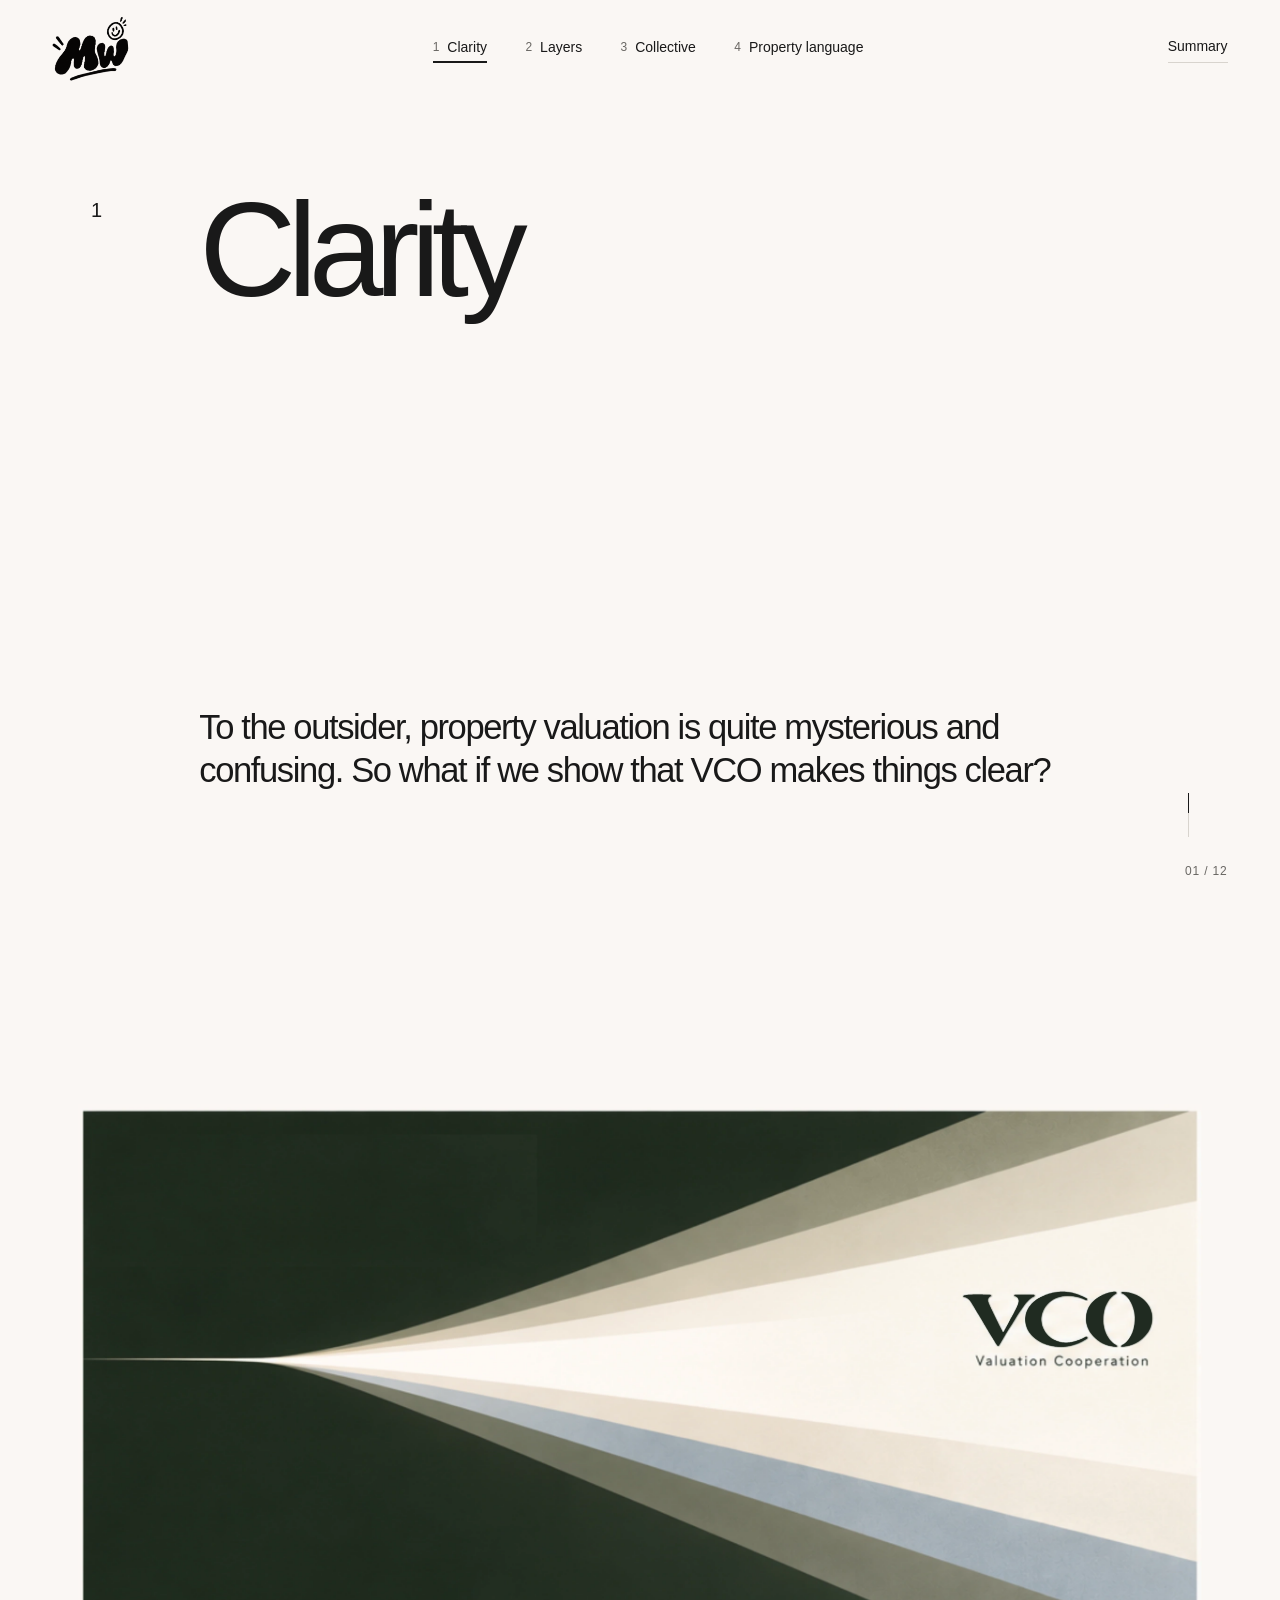
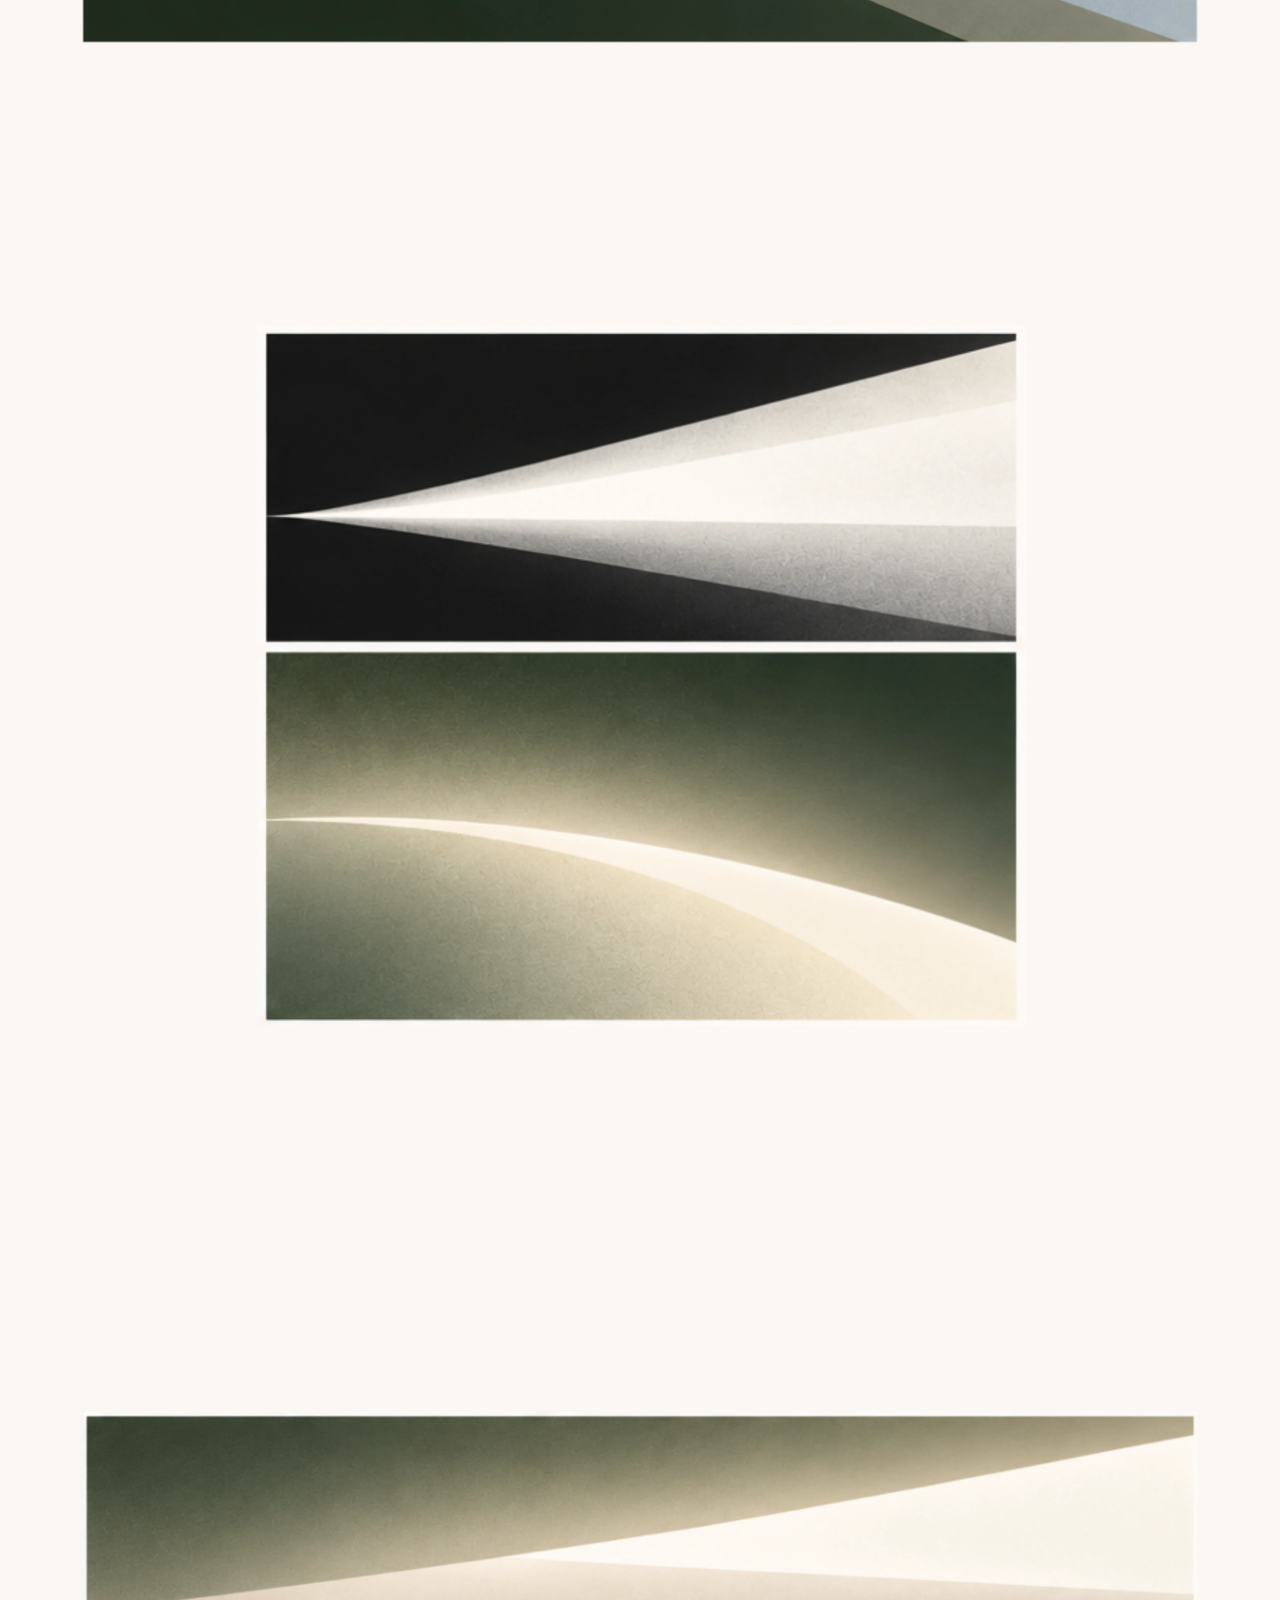
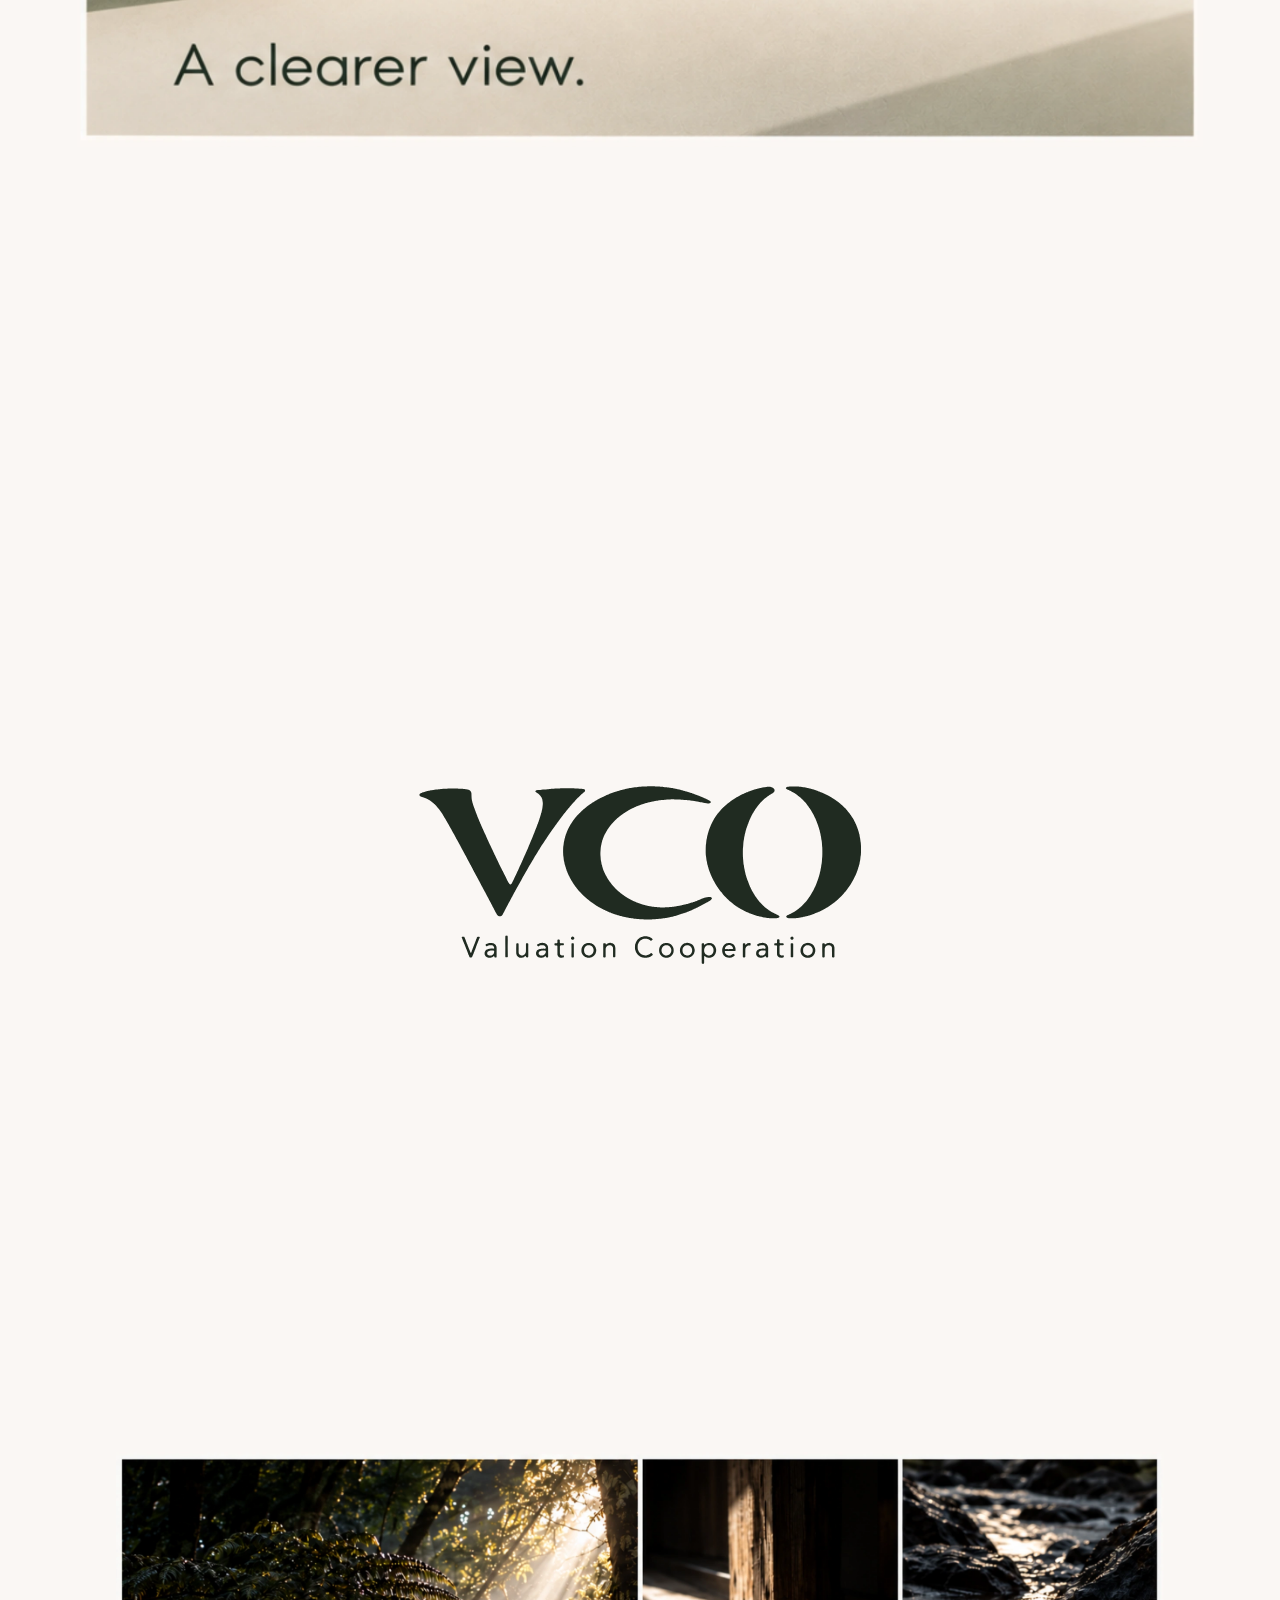
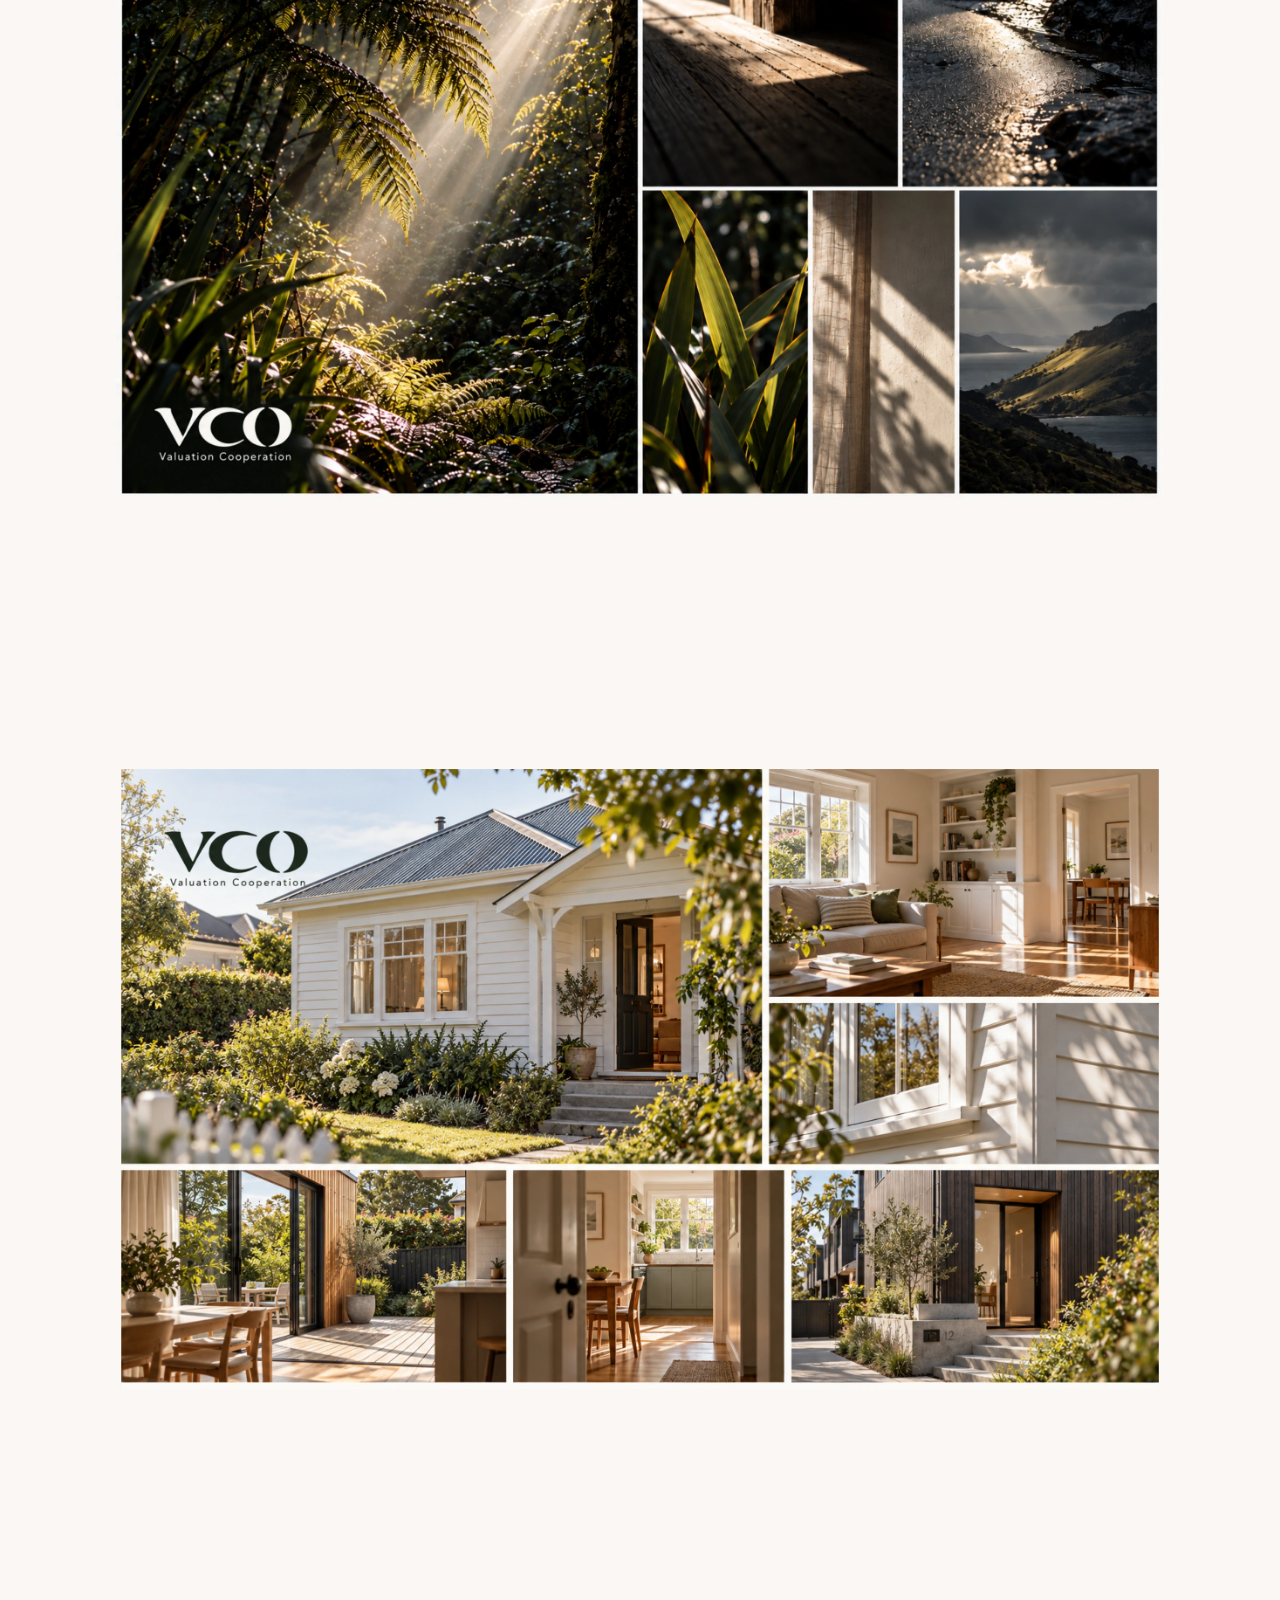
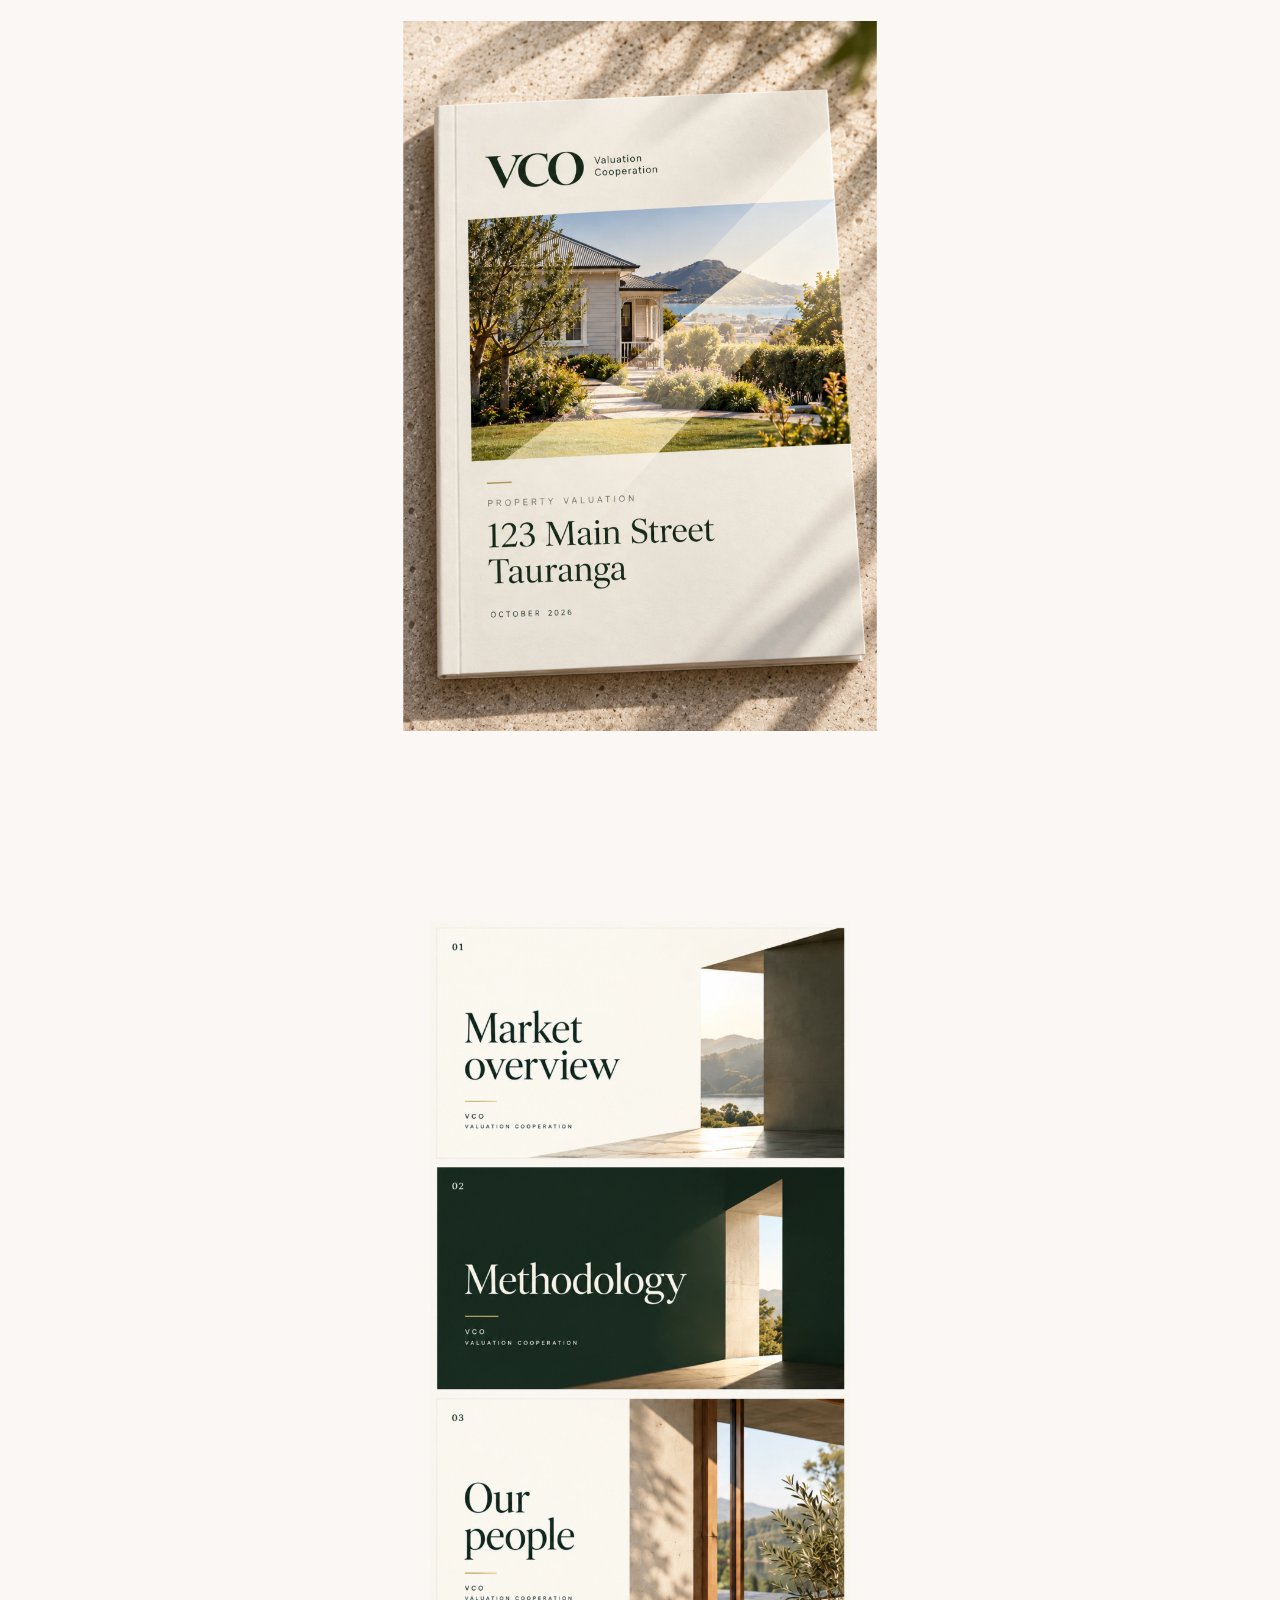
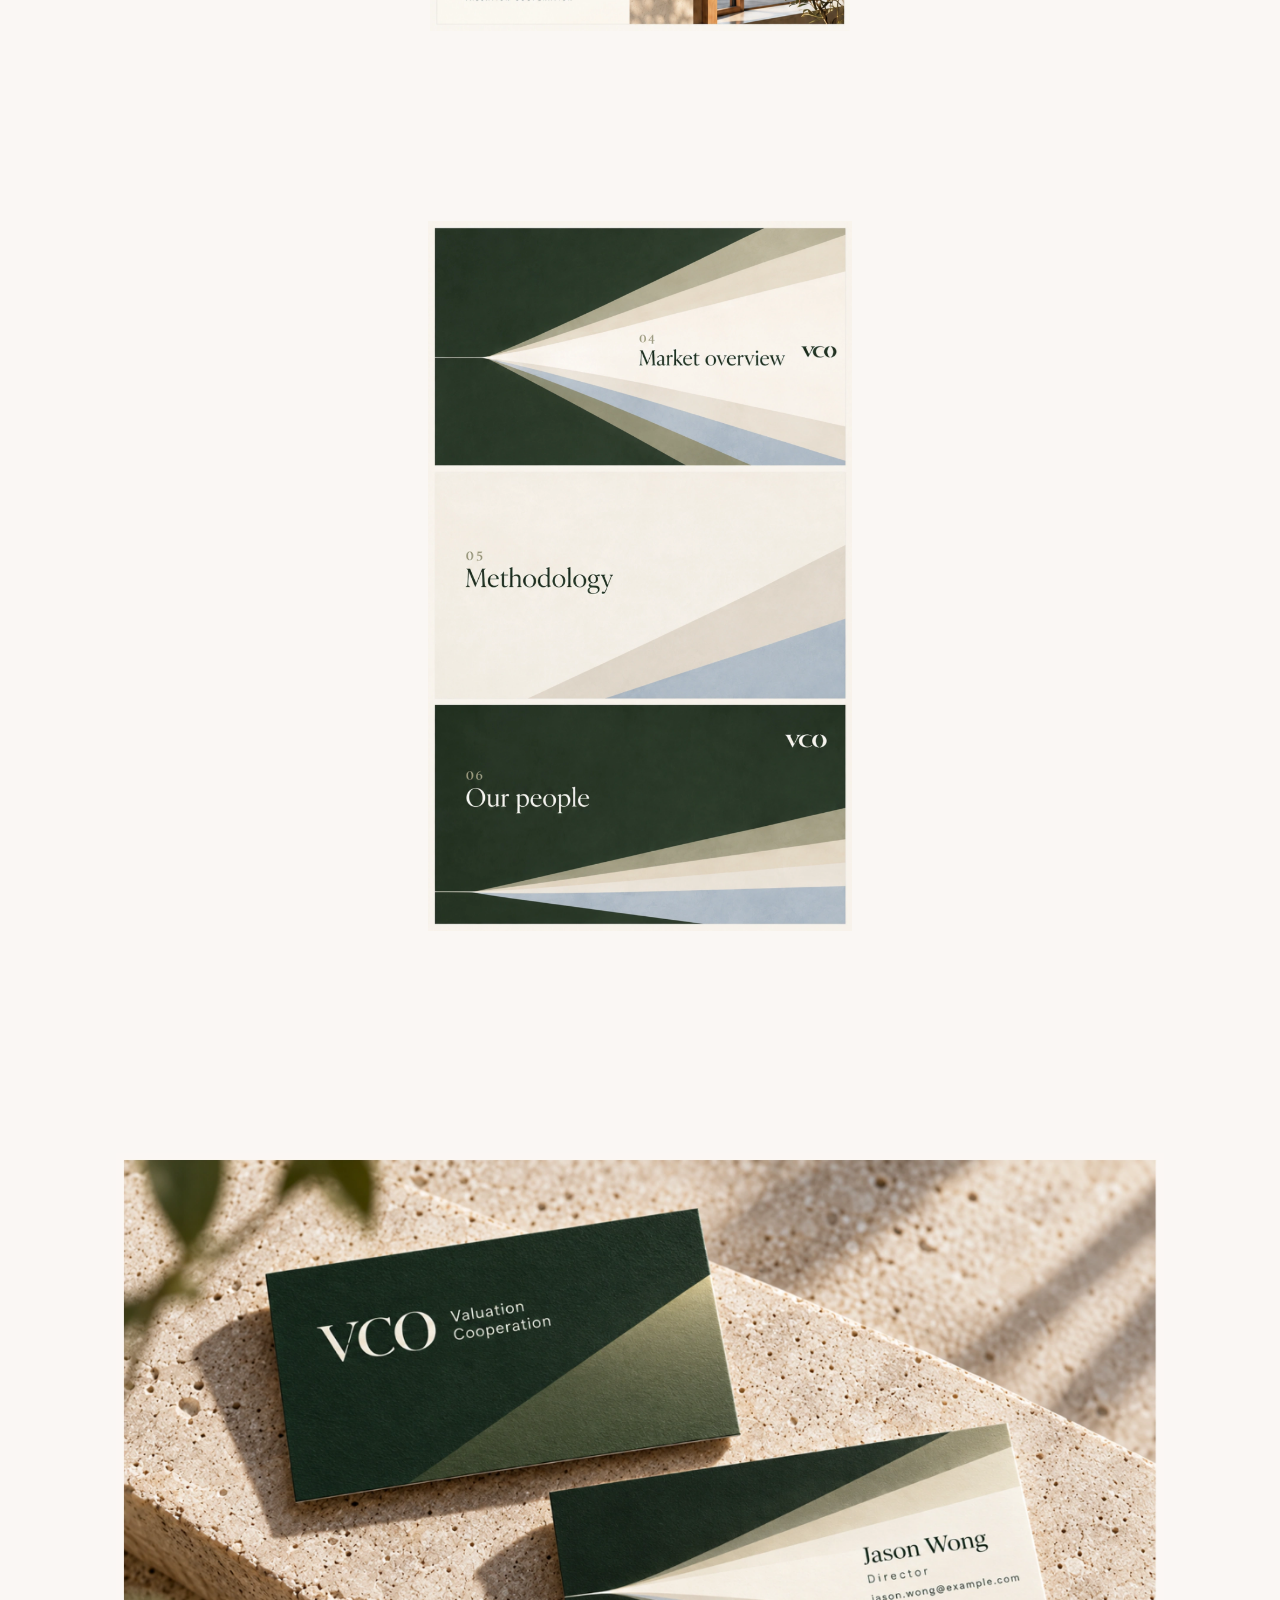
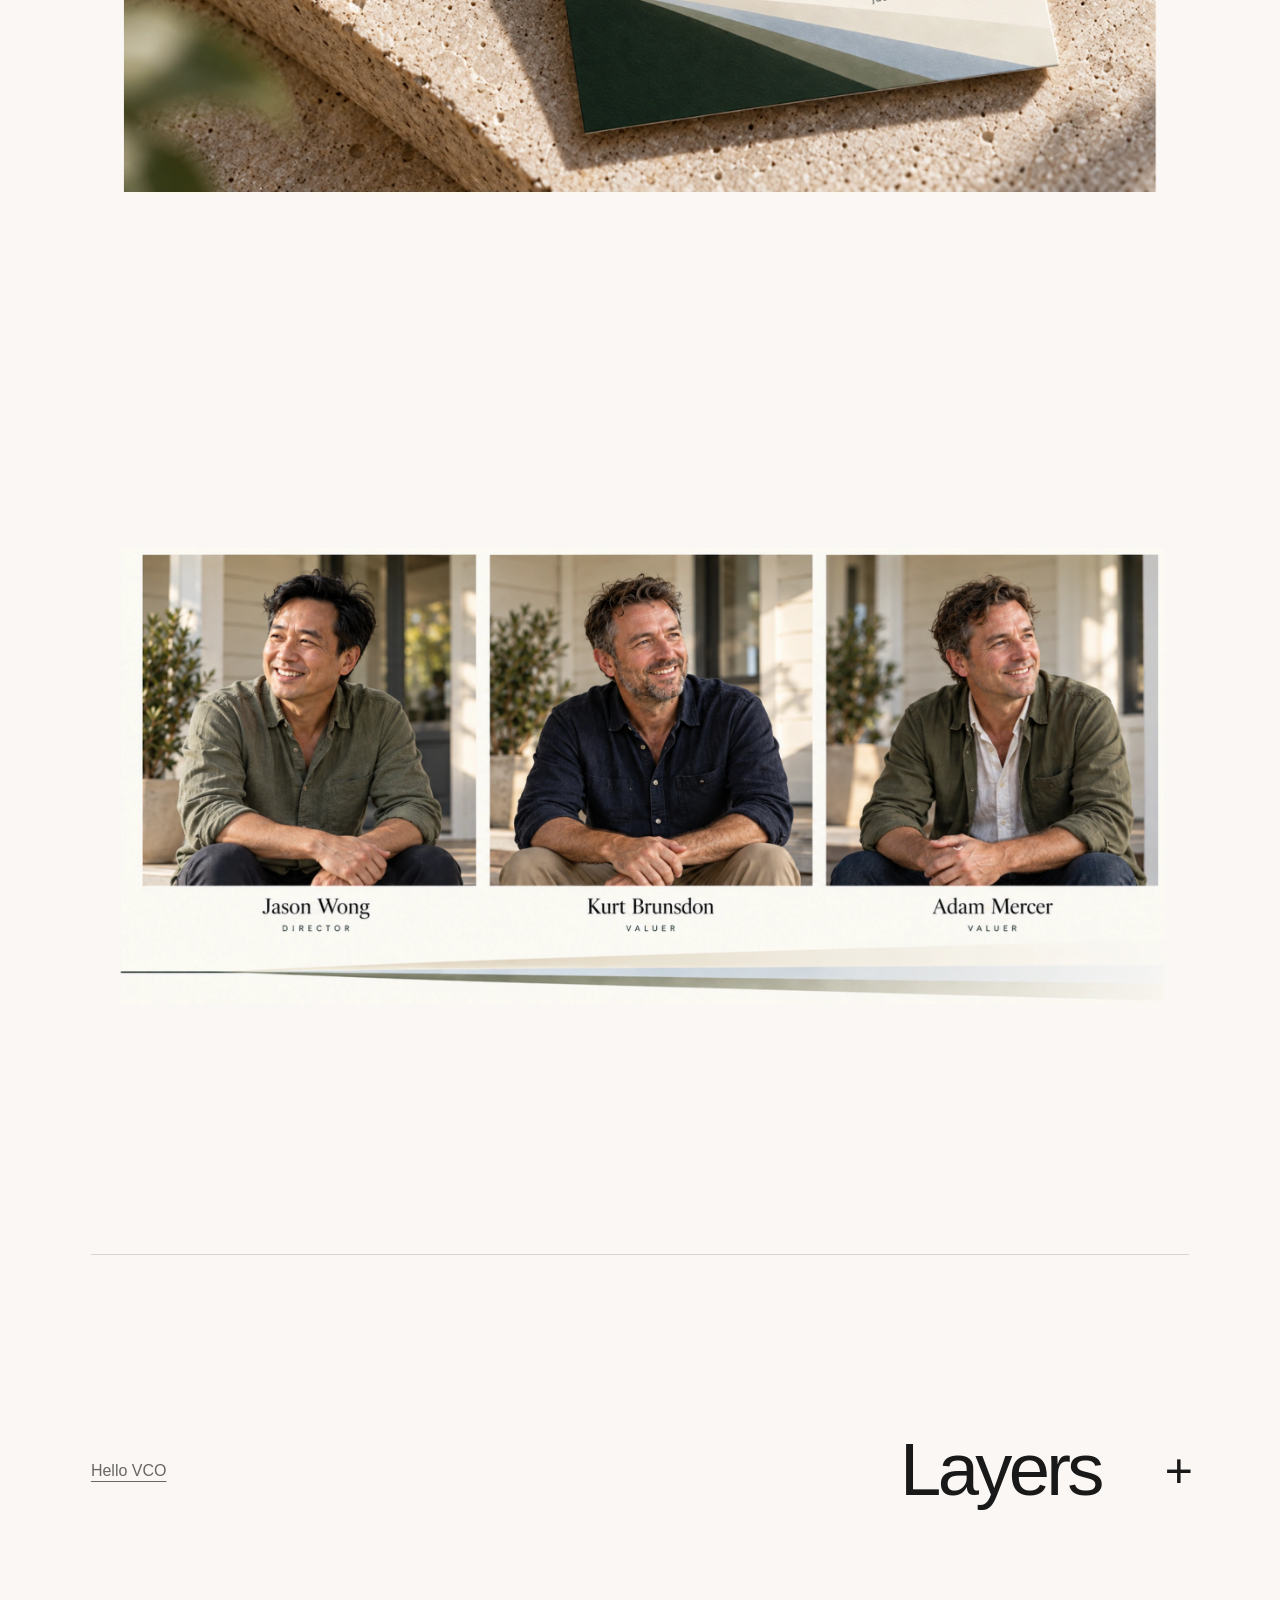
==== clarity/index.html @ 766f0465 "Add files via upload" ====
<!doctype html>
<html lang="en"><head><meta charset="utf-8"><meta name="viewport" content="width=device-width,initial-scale=1"><meta name="theme-color" content="#faf7f4"><meta name="robots" content="noindex, nofollow"><title>Clarity — VCO</title><link rel="icon" href="../assets/mw-0.png"><link rel="stylesheet" href="../style.css?v=quality-2"><script src="../site.js" defer></script></head>
<body data-view="clarity"><a class="skip" href="#main">Skip to content</a><header class="site-header"><a class="brand" href="../" aria-label="Hello VCO"><span class="logo-window"><img src="../assets/mw-0.png" alt="MW" width="1280" height="1280"></span></a><nav aria-label="Concepts"><a href="../clarity/" aria-current="page"><span class="nav-number">1</span><span class="nav-name">Clarity</span></a><a href="../layers/"><span class="nav-number">2</span><span class="nav-name">Layers</span></a><a href="../collective/"><span class="nav-number">3</span><span class="nav-name">Collective</span></a><a href="../property-language/"><span class="nav-number">4</span><span class="nav-name">Property language</span></a></nav><a class="summary-link" href="../summary/">Summary</a></header>
<main id="main"><section class="concept-opening" data-stage><div class="concept-heading"><span class="concept-number">1</span><h1>Clarity</h1></div><p class="concept-reason">To the outsider, property valuation is quite mysterious and confusing. So what if we show that VCO makes things clear?</p><span class="scroll-cue" aria-hidden="true"></span></section><section class="execution execution--hero" data-stage><img src="../assets/clarity-hero-detail.svg" width="4802" height="2320" alt="Clarity — 01" loading="lazy" decoding="async"></section><section class="execution" data-stage><img src="../assets/p10.webp" width="1551" height="1426" alt="Clarity — 02" loading="lazy" decoding="async"></section><section class="execution" data-stage><img src="../assets/p11.webp" width="2401" height="730" alt="Clarity — 03" loading="lazy" decoding="async"></section><section class="execution execution--logo" data-stage><img src="../assets/clarity-logo.svg" width="645" height="271" alt="Clarity — 04" loading="lazy" decoding="async"></section><section class="execution execution--landscape" data-stage><img src="../assets/p13.webp" width="2401" height="1484" alt="Clarity — 05" loading="lazy" decoding="async"></section><section class="execution execution--landscape" data-stage><img src="../assets/p14.webp" width="2401" height="1433" alt="Clarity — 06" loading="lazy" decoding="async"></section><section class="execution" data-stage><img src="../assets/p15.webp" width="1637" height="2400" alt="Clarity — 07" loading="lazy" decoding="async"></section><section class="execution" data-stage><img src="../assets/p16.webp" width="1376" height="2328" alt="Clarity — 08" loading="lazy" decoding="async"></section><section class="execution" data-stage><img src="../assets/p17.webp" width="1433" height="2401" alt="Clarity — 09" loading="lazy" decoding="async"></section><section class="execution execution--landscape" data-stage><img src="../assets/p18.webp" width="2401" height="1479" alt="Clarity — 10" loading="lazy" decoding="async"></section><section class="execution execution--landscape" data-stage><img src="../assets/p19.webp" width="2401" height="1047" alt="Clarity — 11" loading="lazy" decoding="async"></section><footer class="chapter-footer"><a class="previous" href="../introduction/">Hello VCO</a><a class="next" href="../layers/">Layers<span aria-hidden="true">+</span></a></footer></main><div class="reading-progress" aria-hidden="true"><span></span></div><div class="stage-count" aria-hidden="true"></div></body></html>
---- style.css ----
@charset "UTF-8";
:root{--paper:#faf7f4;--ink:#191919;--muted:#696763;--line:#d8d4ce;--accent:#191919;--header:94px;font-family:Arial,Helvetica,sans-serif;color:var(--ink);background:var(--paper);font-synthesis:none}
*{box-sizing:border-box}html{scroll-behavior:smooth;scroll-padding-top:var(--header)}body{margin:0}a{color:inherit;text-decoration:none}button,a{-webkit-tap-highlight-color:transparent}a:focus-visible{outline:2px solid var(--accent);outline-offset:7px}::selection{background:#f8d923;color:#191919}.skip{position:fixed;top:-100px;left:20px;z-index:20;background:var(--ink);color:white;padding:14px}.skip:focus{top:12px}
.site-header{height:var(--header);position:fixed;inset:0 0 auto;z-index:10;display:flex;align-items:center;justify-content:space-between;gap:28px;padding:0 4.1vw;background:color-mix(in srgb,var(--paper) 94%,transparent);backdrop-filter:blur(12px);border-bottom:1px solid transparent;transition:border-color .25s}.has-scrolled .site-header{border-color:var(--line)}.brand{display:block;width:76px;flex-shrink:0}.logo-window{display:block;width:76px;height:66px;position:relative;overflow:hidden;transform:rotate(-5deg);transition:transform .35s cubic-bezier(.2,.8,.3,1)}.logo-window img{position:absolute;width:88px;height:88px;max-width:none;left:-6px;top:-10px}.brand:hover .logo-window{transform:rotate(4deg) translateY(-2px)}.site-header nav{display:flex;gap:clamp(18px,3vw,52px);align-items:center}.site-header nav a{font-size:14px;display:flex;gap:8px;align-items:center;padding:12px 0;position:relative}.nav-number{font-size:12px;color:var(--muted);font-variant-numeric:tabular-nums}.site-header nav a::after{content:"";position:absolute;height:2px;bottom:4px;left:0;right:0;background:var(--ink);transform:scaleX(0);transform-origin:left;transition:transform .25s}.site-header nav a:hover::after,.site-header nav a[aria-current]::after{transform:scaleX(1)}.summary-link{font-size:14px;border-bottom:1px solid var(--line);padding:8px 0}.summary-link:hover,.summary-link[aria-current]{border-color:var(--ink)}main{padding-top:var(--header)}h1,h2,p{margin:0}h1,h2{font-weight:500;letter-spacing:-.065em}
.opening{min-height:calc(100svh - var(--header));padding:7vh 7.1vw 34px;display:flex;flex-direction:column;justify-content:space-between;gap:50px}.opening-heading{display:flex;align-items:flex-end;justify-content:space-between;gap:48px}.opening h1{font-size:clamp(80px,11.2vw,180px);line-height:1.03;white-space:nowrap;position:relative}.hello-dot{display:inline-block;width:.075em;height:.075em;border-radius:50%;background:var(--accent);margin-left:.06em;vertical-align:baseline;animation:hello 900ms ease-out both}.opening-heading p{font-size:clamp(16px,1.4vw,22px);line-height:1.42;letter-spacing:-.025em;min-width:240px;padding-bottom:7px}.concept-choices{display:grid;grid-template-columns:repeat(4,1fr);gap:28px;margin-top:2vh}.concept-choice{display:flex;flex-direction:column;align-items:flex-start;position:relative;border-top:1px solid var(--line);padding:23px 0 30px;min-height:150px;font-size:clamp(22px,2.3vw,36px);letter-spacing:-.035em;line-height:1.15;transition:border-color .2s}.choice-number{font-size:14px;letter-spacing:0;color:var(--muted);margin-bottom:30px}.choice-mark{position:absolute;right:0;top:15px;font-size:30px;font-weight:300;transition:transform .25s,color .25s}.concept-choice:hover{border-color:var(--ink)}.concept-choice:hover .choice-mark{transform:rotate(90deg);color:var(--accent)}.intro-link{align-self:flex-start;font-size:14px;line-height:1.5;color:var(--muted);text-decoration:underline;text-underline-offset:5px;text-decoration-color:var(--line)}.intro-link:hover{color:var(--ink)}
.concept-opening{min-height:calc(100svh - var(--header));padding:10vh 7.1vw 12vh;display:flex;flex-direction:column;justify-content:space-between;gap:9vh;position:relative}.concept-heading{display:grid;grid-template-columns:70px 1fr;gap:3vw;align-items:start}.concept-number{font-size:20px;padding-top:1.15vw}.concept-heading h1{font-size:clamp(72px,10.5vw,166px);line-height:.98;max-width:1000px}.concept-reason{font-size:clamp(24px,2.7vw,42px);line-height:1.24;letter-spacing:-.04em;max-width:880px;margin-left:calc(70px + 3vw)}.scroll-cue{position:absolute;right:7.1vw;bottom:7vh;width:1px;height:44px;background:var(--line)}.scroll-cue::after{content:"";display:block;width:1px;height:20px;background:var(--ink);animation:scroll 2.5s ease-in-out infinite}
.execution{min-height:100svh;padding:calc(var(--header) + 22px) 6vw 64px;display:flex;align-items:center;justify-content:center;scroll-margin-top:0}.execution img{display:block;width:auto;height:auto;max-width:100%;max-height:calc(100svh - var(--header) - 96px);object-fit:contain}.chapter-footer{min-height:48vh;margin:6vh 7.1vw 0;border-top:1px solid var(--line);display:flex;align-items:center;justify-content:space-between;gap:40px;padding:7vh 0}.previous{font-size:16px;color:var(--muted);text-decoration:underline;text-underline-offset:5px}.next{display:flex;gap:5vw;align-items:center;font-size:clamp(36px,5.8vw,88px);letter-spacing:-.05em;line-height:1.08;max-width:75%}.next span{font-size:.65em;transition:transform .25s}.next:hover span{transform:rotate(90deg)}.text-stage{min-height:calc(100svh - var(--header));padding:9vh 10vw;display:flex;align-items:center}.text-stage h1{font-size:clamp(38px,5.8vw,86px);line-height:1.08;max-width:1120px}.idea-stage{display:grid;grid-template-columns:1fr 1fr;gap:9vw}.idea-stage h2{font-size:22px;letter-spacing:-.02em;margin-bottom:25px}.idea-list{font-size:clamp(42px,5vw,78px);line-height:1.08;letter-spacing:-.05em}.idea-note{font-size:clamp(24px,2.5vw,38px);line-height:1.22;letter-spacing:-.04em}.summary-opening{padding:12vh 7.1vw 2vh;min-height:45vh;display:flex;align-items:center}.summary-opening h1{font-size:clamp(70px,10vw,150px)}.summary-choices{display:grid;grid-template-columns:repeat(4,1fr);gap:28px;padding:7vh 7.1vw 12vh}.reading-progress{position:fixed;bottom:0;left:0;width:100%;height:2px;z-index:11}.reading-progress span{display:block;width:100%;height:100%;background:var(--ink);transform:scaleX(0);transform-origin:left}.stage-count{position:fixed;bottom:22px;right:4.1vw;color:var(--muted);font-size:12px;letter-spacing:.07em;font-variant-numeric:tabular-nums;z-index:8}body[data-view="home"] .stage-count{display:none}
@keyframes hello{0%{transform:translateY(-.6em);opacity:0}55%{transform:translateY(.04em);opacity:1}75%{transform:translateY(-.08em)}100%{transform:translateY(0)}}@keyframes scroll{0%,100%{transform:translateY(0)}50%{transform:translateY(24px)}}
@media(min-width:1800px){.execution{padding-left:10vw;padding-right:10vw}}
@media(max-width:1000px){.opening-heading{display:block}.opening-heading p{margin-top:28px}.opening{gap:40px}.site-header nav{gap:22px}.nav-number{display:none}.concept-heading{grid-template-columns:34px 1fr}.concept-reason{margin-left:calc(34px + 3vw)}.concept-choices{gap:20px}.opening h1{font-size:13vw}.concept-choice{font-size:25px}}
@media(max-width:680px){:root{--header:80px}.site-header{padding:0 6vw;gap:16px}.brand{width:58px}.logo-window{transform:scale(.78) rotate(-5deg);transform-origin:left center}.site-header nav{gap:6px;margin-left:auto}.site-header nav a{width:34px;height:40px;justify-content:center;padding:0}.nav-name{display:none}.nav-number{display:block;font-size:16px;color:var(--ink)}.summary-link{font-size:12px}.opening{padding:6vh 7vw 36px;gap:38px}.opening h1{font-size:15.8vw;letter-spacing:-.075em}.opening-heading p{font-size:19px;margin-top:30px}.concept-choices{grid-template-columns:1fr 1fr;gap:8px 24px;margin-top:0}.concept-choice{font-size:25px;min-height:136px;padding-top:17px}.choice-number{margin-bottom:22px}.choice-mark{top:10px;font-size:27px}.intro-link{max-width:280px}.concept-opening{padding:9vh 7vw 12vh;gap:10vh}.concept-heading{display:block}.concept-number{display:block;padding:0;margin-bottom:26px;font-size:16px}.concept-heading h1{font-size:16vw;line-height:1.03;letter-spacing:-.065em}.concept-reason{margin:0;font-size:27px;max-width:500px}.scroll-cue{bottom:4vh}.execution{padding:calc(var(--header) + 20px) 4vw 60px;min-height:90svh}.execution img{max-height:calc(90svh - var(--header) - 80px)}.chapter-footer{min-height:35vh;align-items:flex-start;flex-direction:column;gap:30px}.next{font-size:45px;max-width:100%;width:100%;justify-content:space-between}.text-stage{padding:8vh 7vw}.text-stage h1{font-size:43px}.idea-stage{grid-template-columns:1fr;gap:48px;align-content:center}.idea-list{font-size:54px}.idea-note{font-size:27px}.summary-opening{padding:10vh 7vw 2vh;min-height:35vh}.summary-choices{grid-template-columns:1fr 1fr;padding:6vh 7vw 9vh}.stage-count{bottom:18px;right:6vw;font-size:12px}}
@media(prefers-reduced-motion:reduce){html{scroll-behavior:auto}*,*::before,*::after{animation:none!important;transition:none!important}}

/* Deliberate scales for artwork roles; matched photography retains one width. */
.hello-asterisk{display:inline-block;color:#e3b900;font-size:.6em;font-weight:400;line-height:0;vertical-align:.13em;margin-left:.07em;letter-spacing:0;transform:rotate(-12deg)}
.execution--landscape img{width:min(100%,1120px,calc((100svh - var(--header) - 130px)*1.55));height:auto;max-height:none}
.execution--hero img{width:min(100%,1320px);height:auto;max-height:none}
.execution--layers img{width:min(100%,1120px,calc((100svh - var(--header) - 130px)*1.421));height:auto;max-height:none}
.execution--logo img{width:min(68%,460px);height:auto;max-height:none}
.execution--identity img{width:min(100%,900px);height:auto;max-height:none}
@media(max-width:680px){.execution--landscape img,.execution--hero img,.execution--layers img{width:100%;max-height:none}.execution--logo img{width:min(78%,380px)}.execution--identity img{width:100%}}
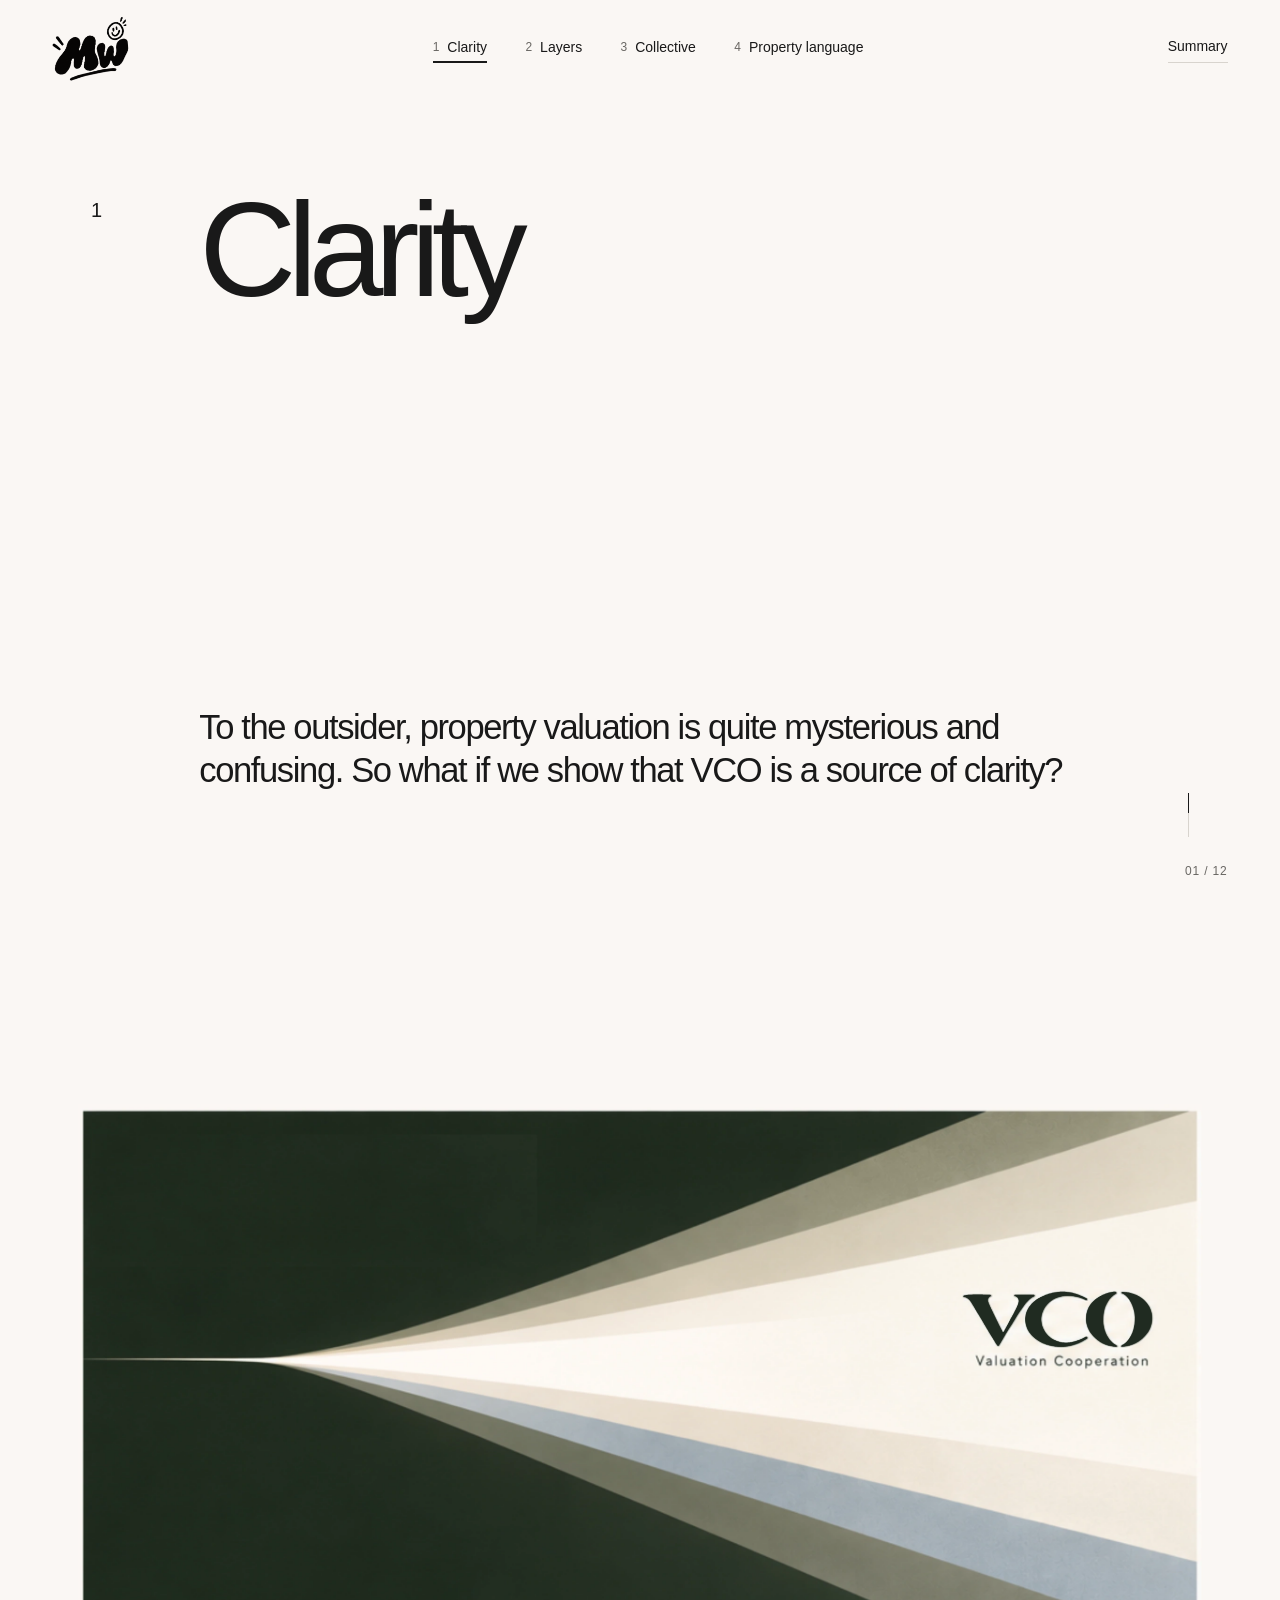
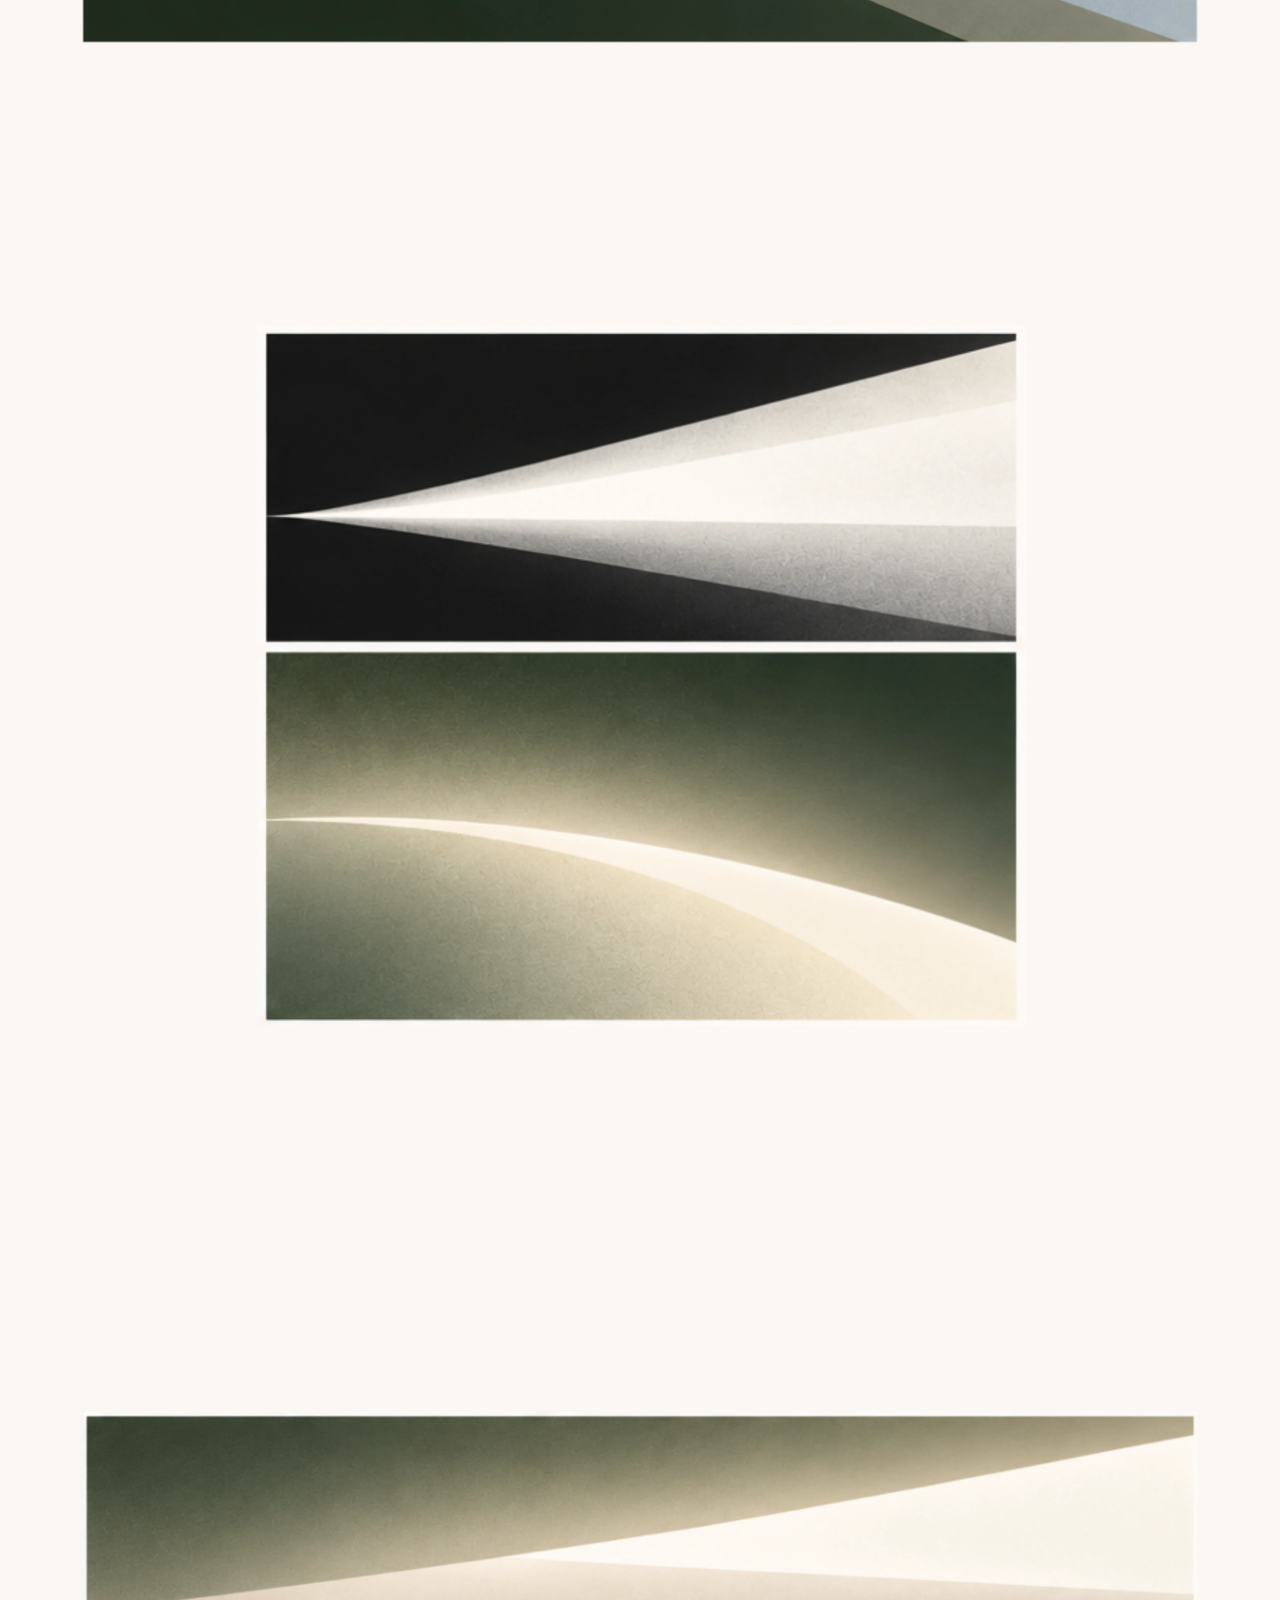
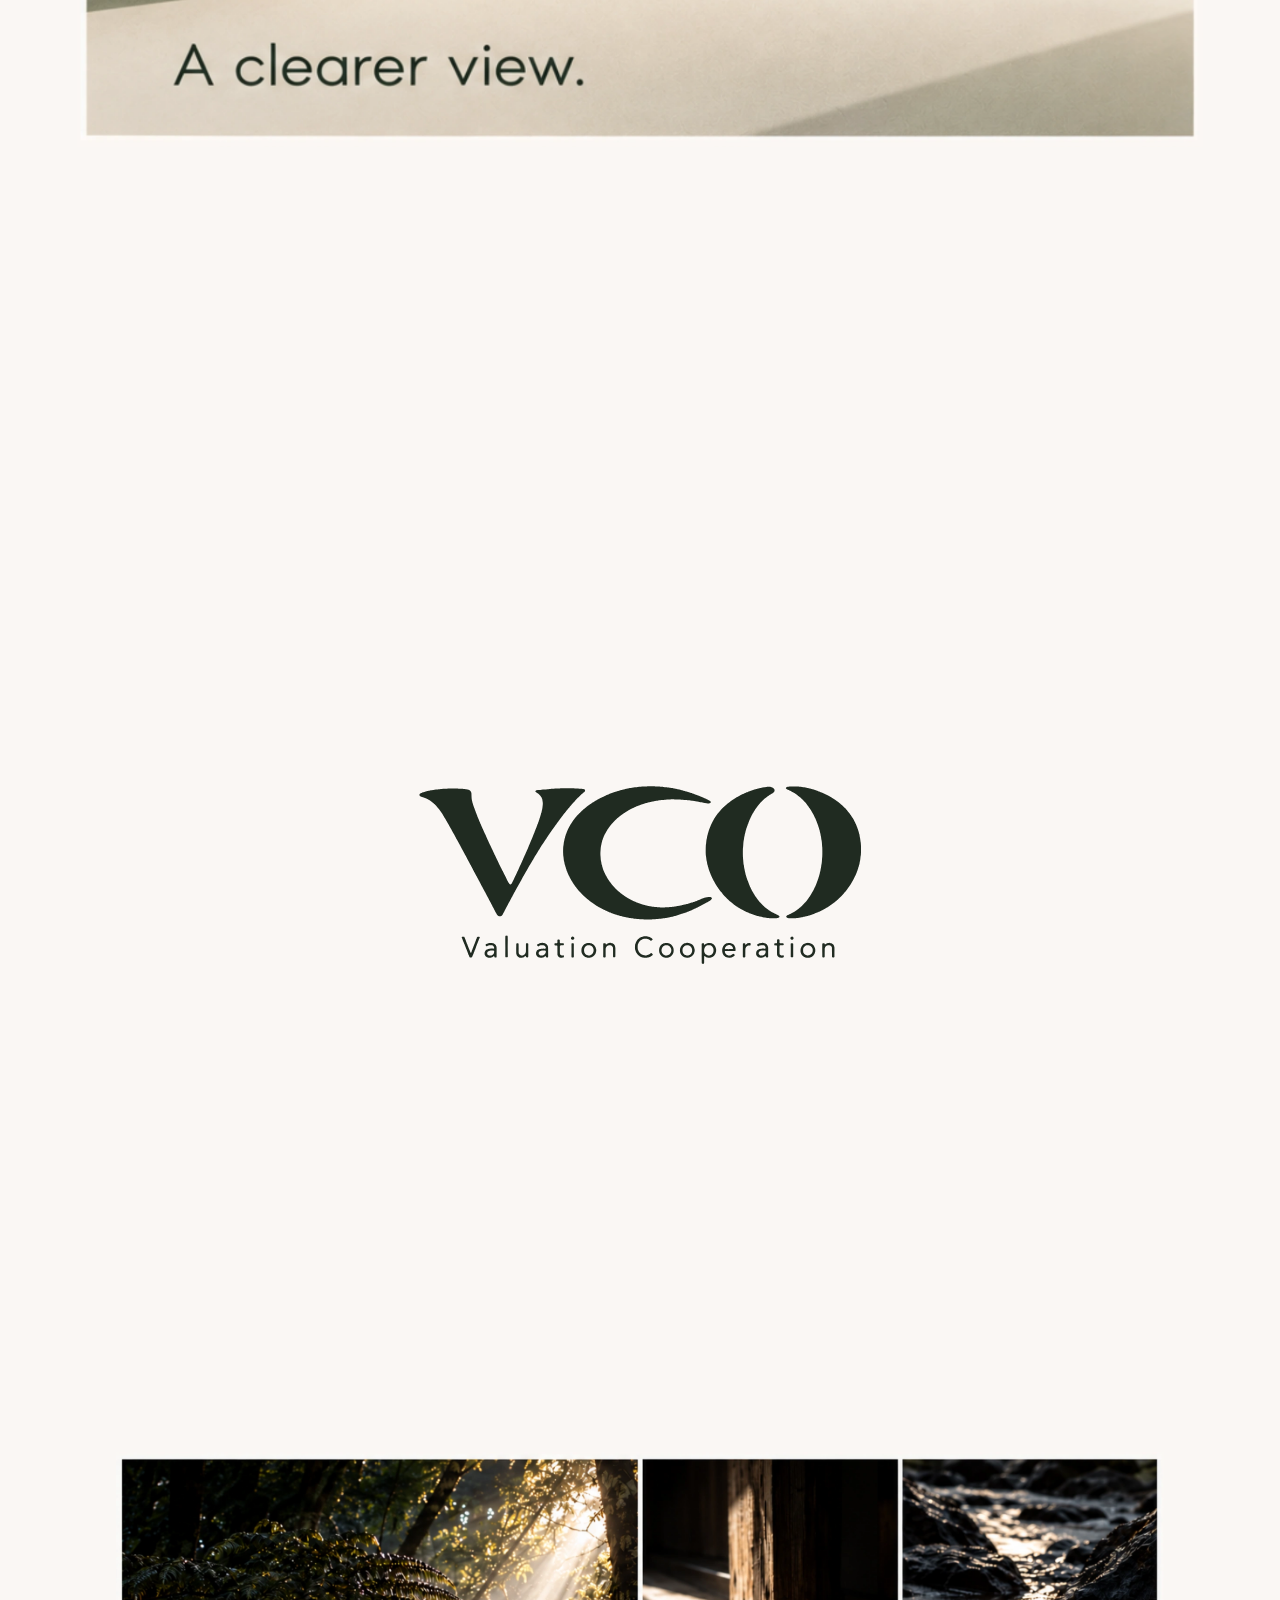
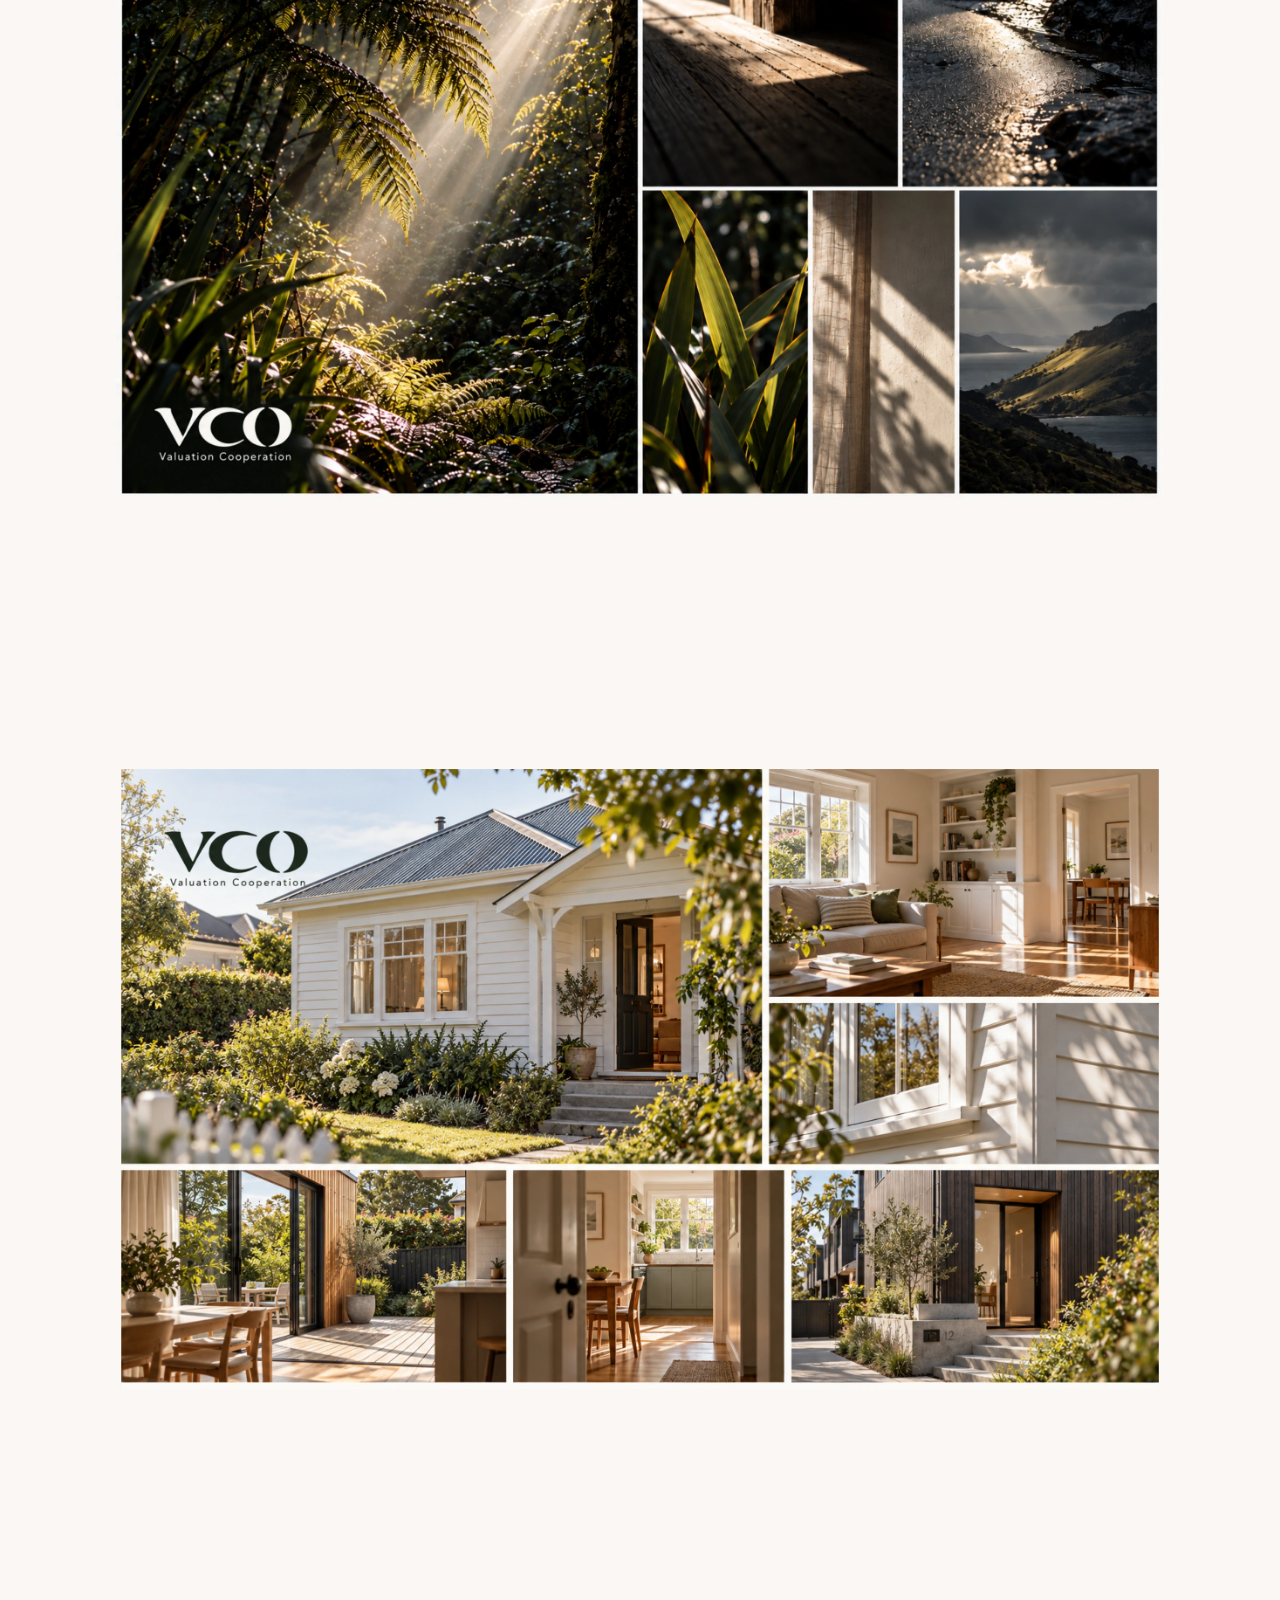
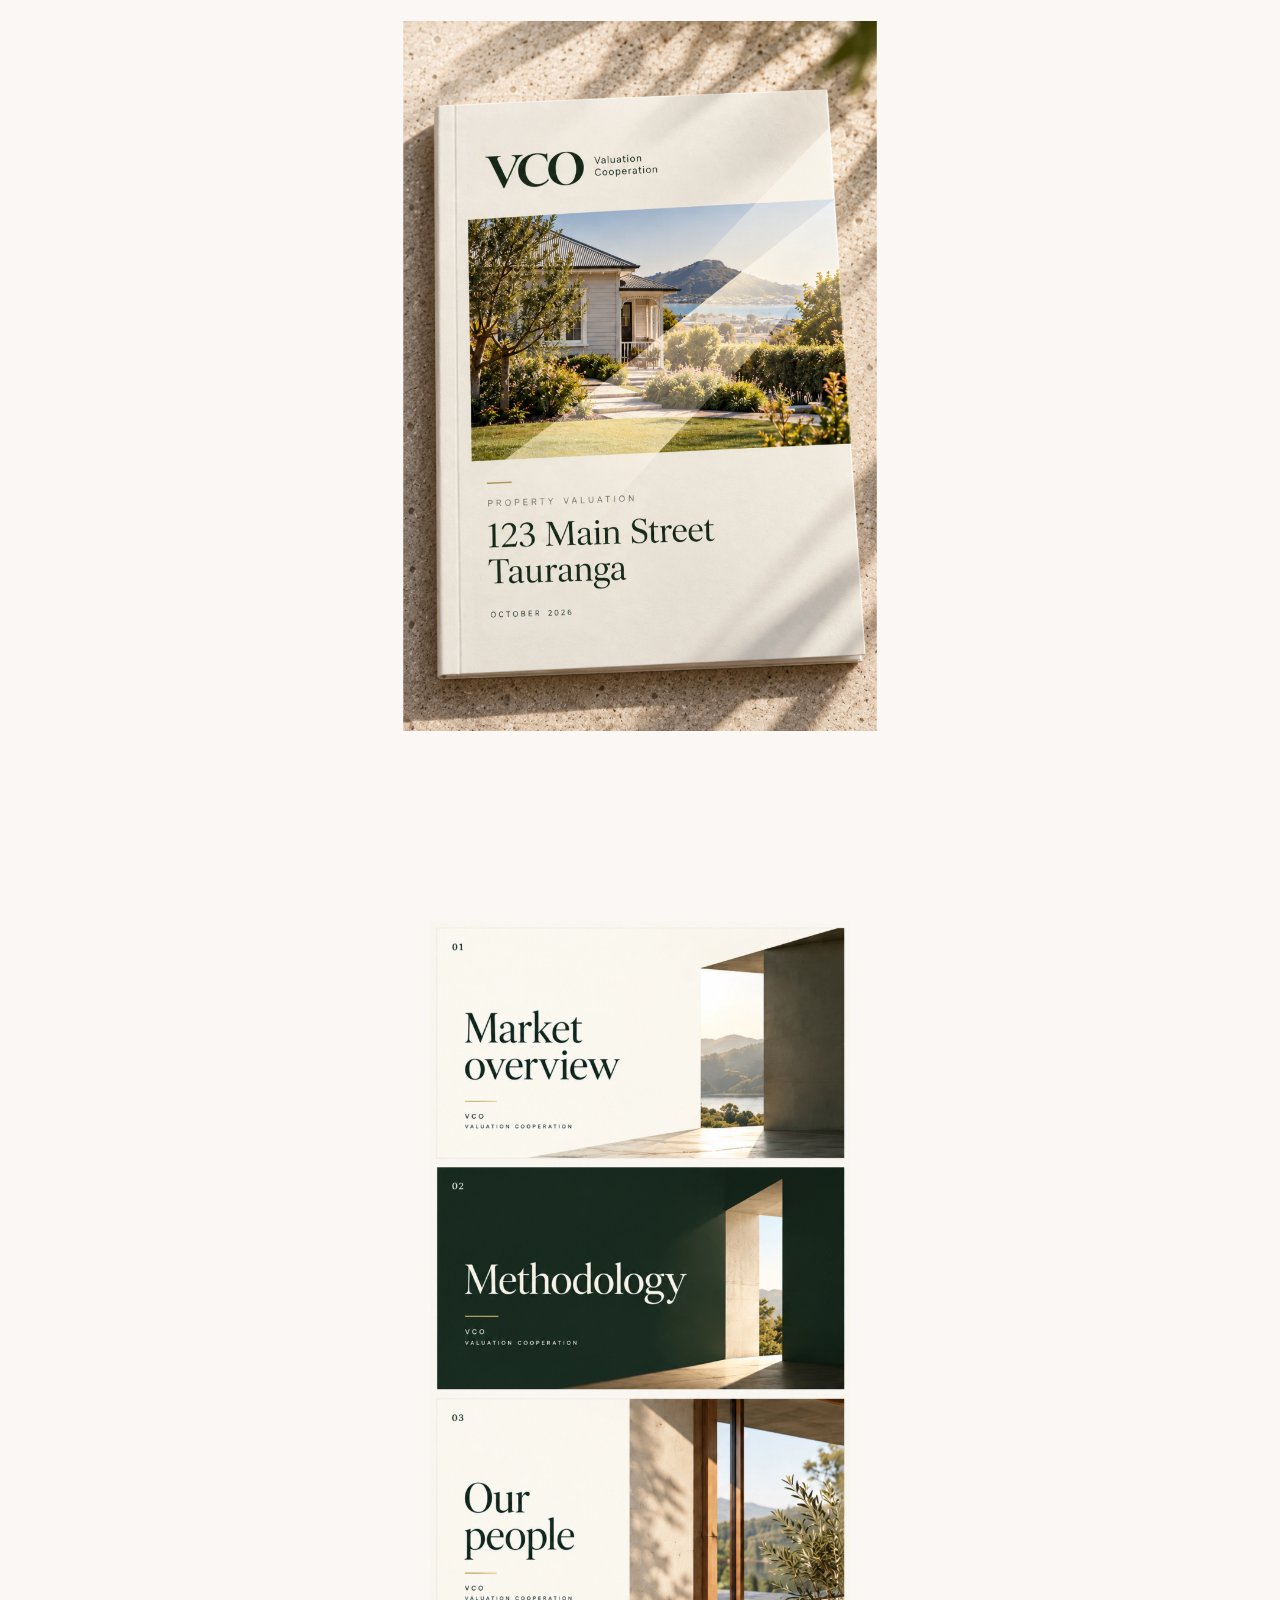
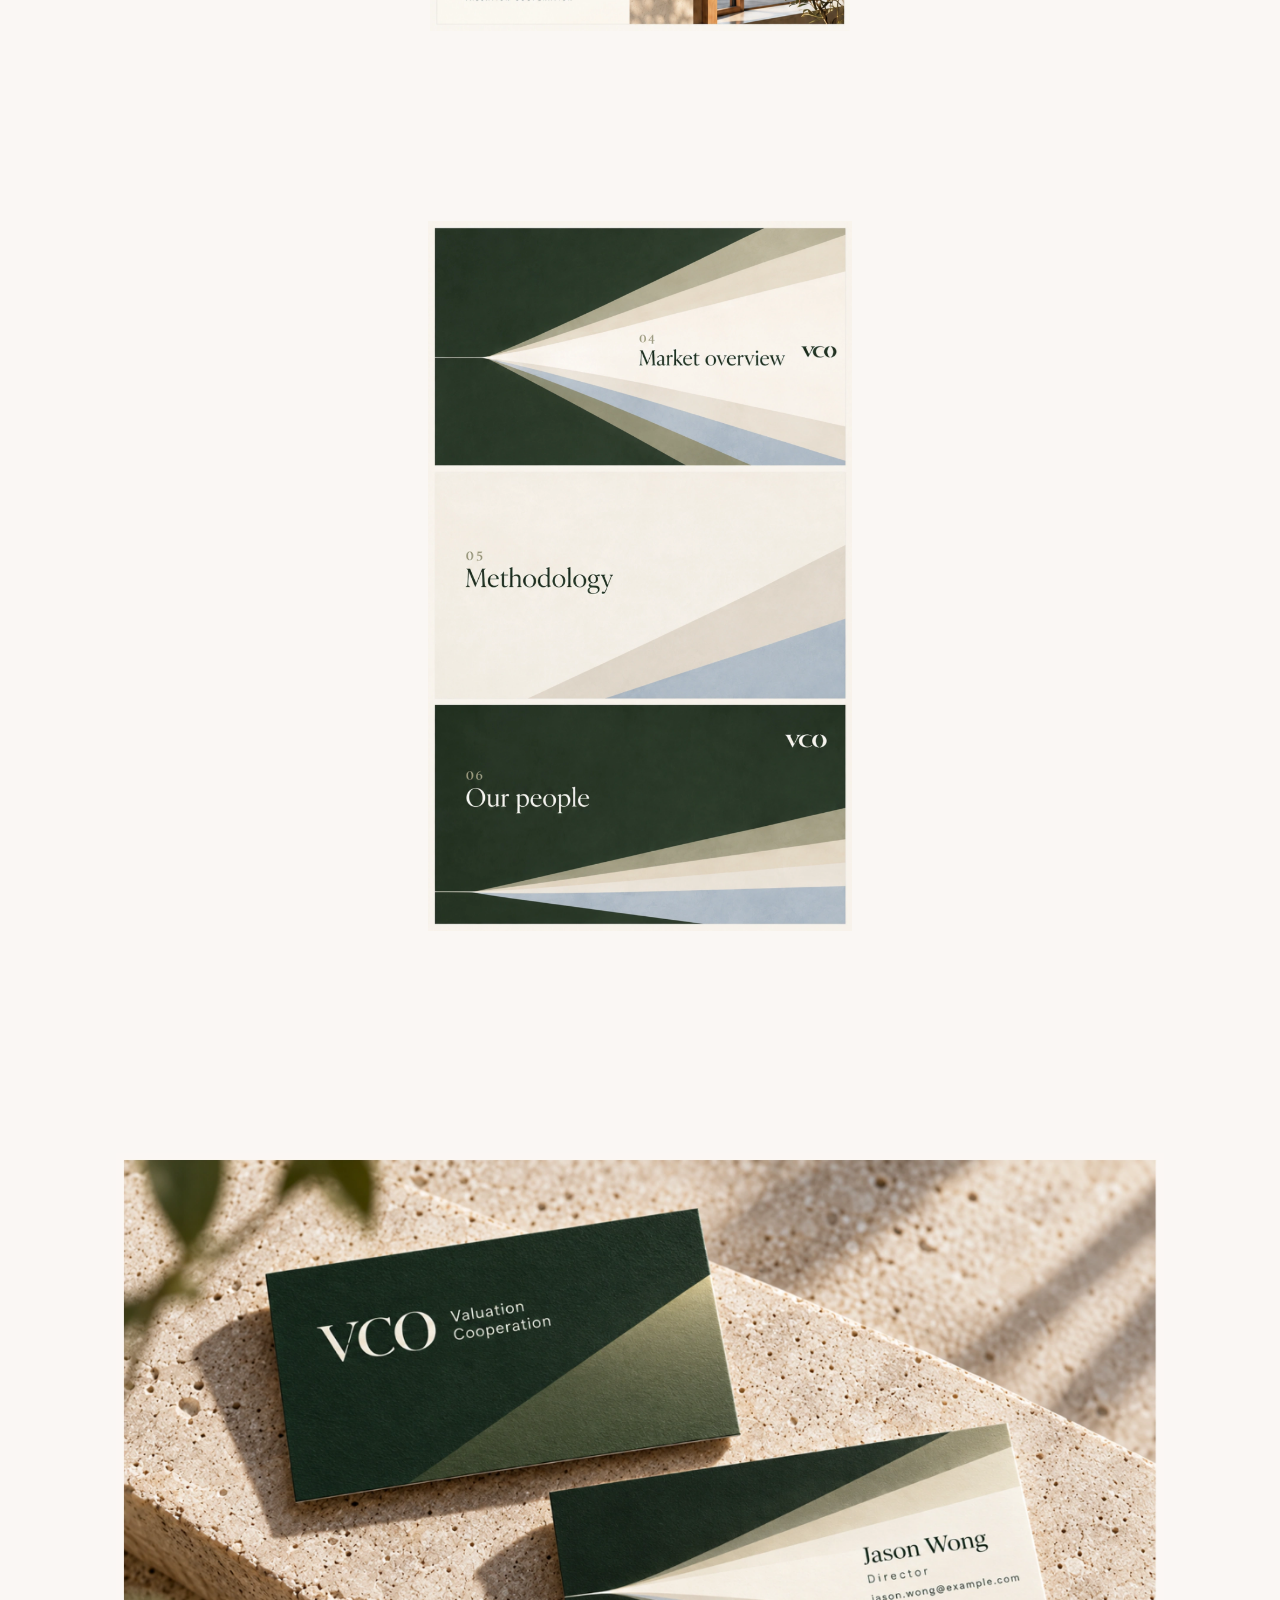
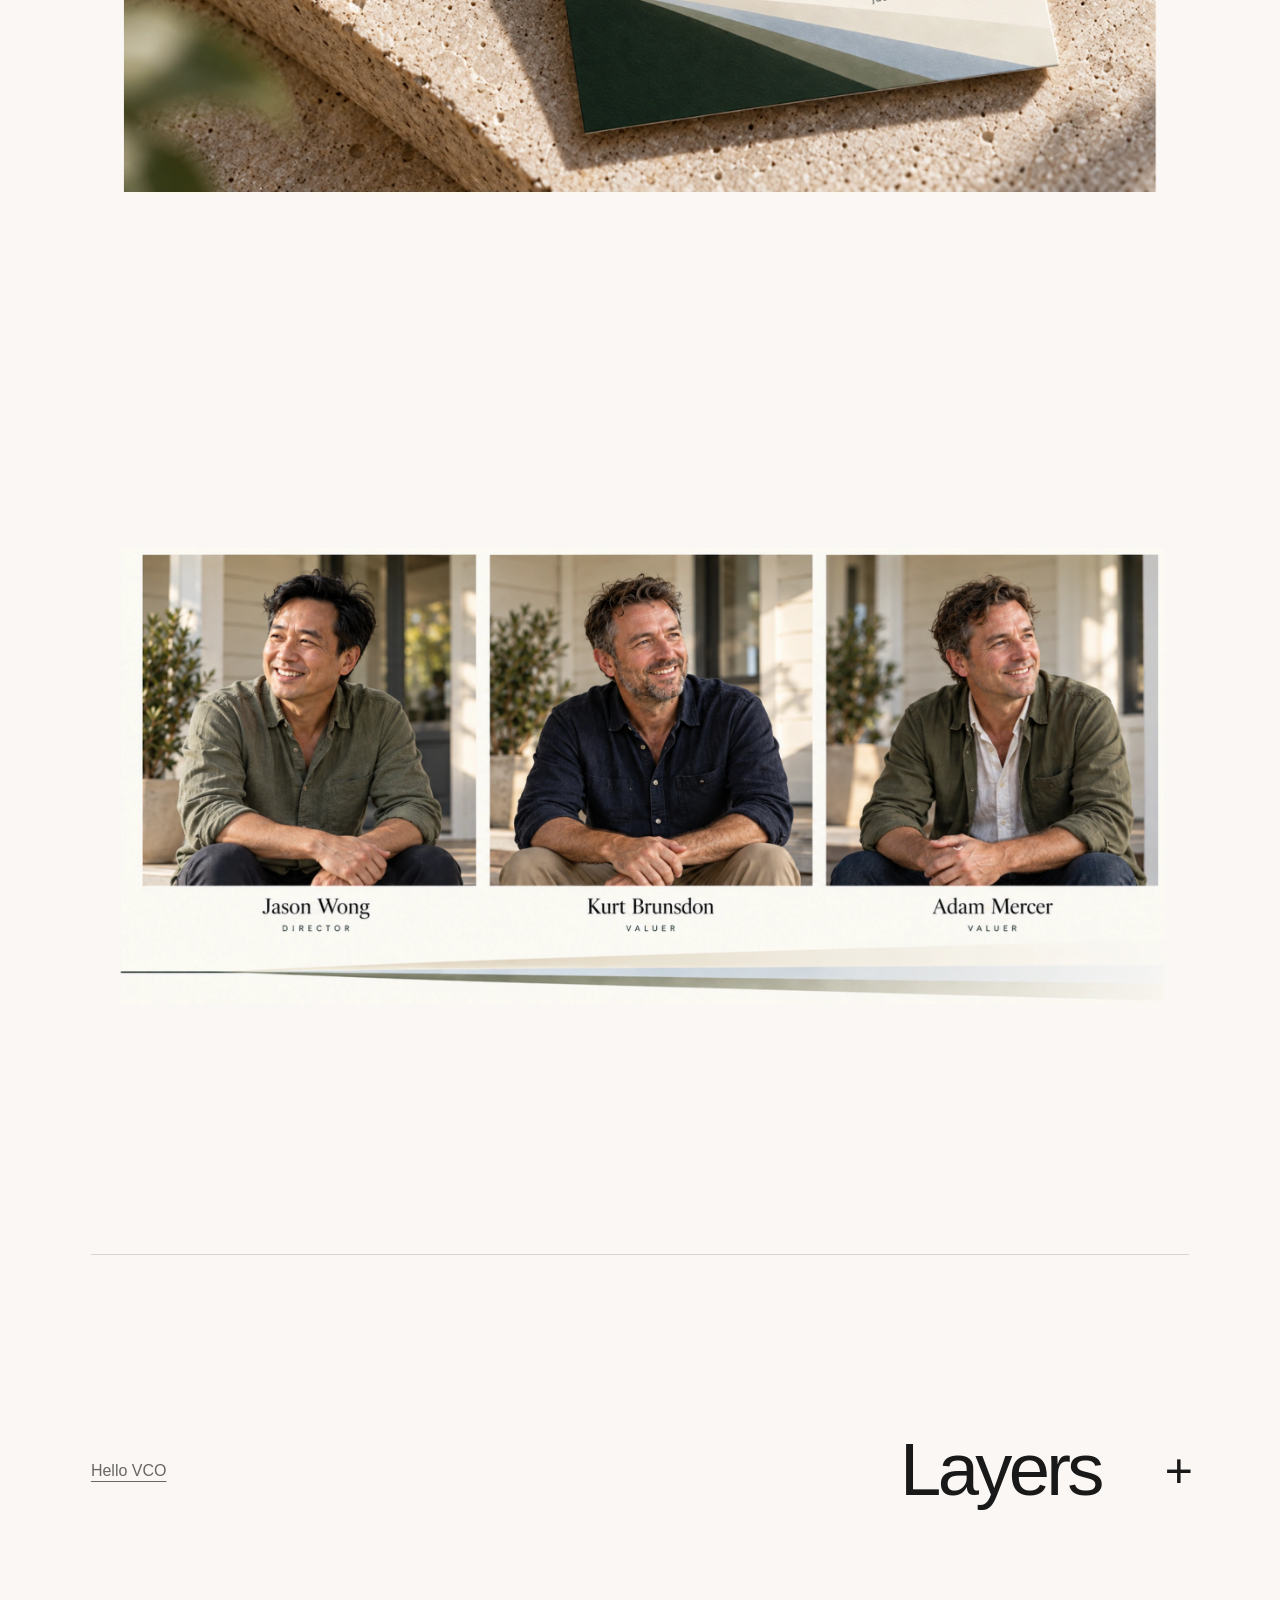
==== commit 1edfa32d: "Update index.html" ====
--- a/clarity/index.html
+++ b/clarity/index.html
@@ -1,4 +1,4 @@
 <!doctype html>
 <html lang="en"><head><meta charset="utf-8"><meta name="viewport" content="width=device-width,initial-scale=1"><meta name="theme-color" content="#faf7f4"><meta name="robots" content="noindex, nofollow"><title>Clarity — VCO</title><link rel="icon" href="../assets/mw-0.png"><link rel="stylesheet" href="../style.css?v=quality-2"><script src="../site.js" defer></script></head>
 <body data-view="clarity"><a class="skip" href="#main">Skip to content</a><header class="site-header"><a class="brand" href="../" aria-label="Hello VCO"><span class="logo-window"><img src="../assets/mw-0.png" alt="MW" width="1280" height="1280"></span></a><nav aria-label="Concepts"><a href="../clarity/" aria-current="page"><span class="nav-number">1</span><span class="nav-name">Clarity</span></a><a href="../layers/"><span class="nav-number">2</span><span class="nav-name">Layers</span></a><a href="../collective/"><span class="nav-number">3</span><span class="nav-name">Collective</span></a><a href="../property-language/"><span class="nav-number">4</span><span class="nav-name">Property language</span></a></nav><a class="summary-link" href="../summary/">Summary</a></header>
-<main id="main"><section class="concept-opening" data-stage><div class="concept-heading"><span class="concept-number">1</span><h1>Clarity</h1></div><p class="concept-reason">To the outsider, property valuation is quite mysterious and confusing. So what if we show that VCO makes things clear?</p><span class="scroll-cue" aria-hidden="true"></span></section><section class="execution execution--hero" data-stage><img src="../assets/clarity-hero-detail.svg" width="4802" height="2320" alt="Clarity — 01" loading="lazy" decoding="async"></section><section class="execution" data-stage><img src="../assets/p10.webp" width="1551" height="1426" alt="Clarity — 02" loading="lazy" decoding="async"></section><section class="execution" data-stage><img src="../assets/p11.webp" width="2401" height="730" alt="Clarity — 03" loading="lazy" decoding="async"></section><section class="execution execution--logo" data-stage><img src="../assets/clarity-logo.svg" width="645" height="271" alt="Clarity — 04" loading="lazy" decoding="async"></section><section class="execution execution--landscape" data-stage><img src="../assets/p13.webp" width="2401" height="1484" alt="Clarity — 05" loading="lazy" decoding="async"></section><section class="execution execution--landscape" data-stage><img src="../assets/p14.webp" width="2401" height="1433" alt="Clarity — 06" loading="lazy" decoding="async"></section><section class="execution" data-stage><img src="../assets/p15.webp" width="1637" height="2400" alt="Clarity — 07" loading="lazy" decoding="async"></section><section class="execution" data-stage><img src="../assets/p16.webp" width="1376" height="2328" alt="Clarity — 08" loading="lazy" decoding="async"></section><section class="execution" data-stage><img src="../assets/p17.webp" width="1433" height="2401" alt="Clarity — 09" loading="lazy" decoding="async"></section><section class="execution execution--landscape" data-stage><img src="../assets/p18.webp" width="2401" height="1479" alt="Clarity — 10" loading="lazy" decoding="async"></section><section class="execution execution--landscape" data-stage><img src="../assets/p19.webp" width="2401" height="1047" alt="Clarity — 11" loading="lazy" decoding="async"></section><footer class="chapter-footer"><a class="previous" href="../introduction/">Hello VCO</a><a class="next" href="../layers/">Layers<span aria-hidden="true">+</span></a></footer></main><div class="reading-progress" aria-hidden="true"><span></span></div><div class="stage-count" aria-hidden="true"></div></body></html>+<main id="main"><section class="concept-opening" data-stage><div class="concept-heading"><span class="concept-number">1</span><h1>Clarity</h1></div><p class="concept-reason">To the outsider, property valuation is quite mysterious and confusing. So what if we show that VCO is a source of clarity?</p><span class="scroll-cue" aria-hidden="true"></span></section><section class="execution execution--hero" data-stage><img src="../assets/clarity-hero-detail.svg" width="4802" height="2320" alt="Clarity — 01" loading="lazy" decoding="async"></section><section class="execution" data-stage><img src="../assets/p10.webp" width="1551" height="1426" alt="Clarity — 02" loading="lazy" decoding="async"></section><section class="execution" data-stage><img src="../assets/p11.webp" width="2401" height="730" alt="Clarity — 03" loading="lazy" decoding="async"></section><section class="execution execution--logo" data-stage><img src="../assets/clarity-logo.svg" width="645" height="271" alt="Clarity — 04" loading="lazy" decoding="async"></section><section class="execution execution--landscape" data-stage><img src="../assets/p13.webp" width="2401" height="1484" alt="Clarity — 05" loading="lazy" decoding="async"></section><section class="execution execution--landscape" data-stage><img src="../assets/p14.webp" width="2401" height="1433" alt="Clarity — 06" loading="lazy" decoding="async"></section><section class="execution" data-stage><img src="../assets/p15.webp" width="1637" height="2400" alt="Clarity — 07" loading="lazy" decoding="async"></section><section class="execution" data-stage><img src="../assets/p16.webp" width="1376" height="2328" alt="Clarity — 08" loading="lazy" decoding="async"></section><section class="execution" data-stage><img src="../assets/p17.webp" width="1433" height="2401" alt="Clarity — 09" loading="lazy" decoding="async"></section><section class="execution execution--landscape" data-stage><img src="../assets/p18.webp" width="2401" height="1479" alt="Clarity — 10" loading="lazy" decoding="async"></section><section class="execution execution--landscape" data-stage><img src="../assets/p19.webp" width="2401" height="1047" alt="Clarity — 11" loading="lazy" decoding="async"></section><footer class="chapter-footer"><a class="previous" href="../introduction/">Hello VCO</a><a class="next" href="../layers/">Layers<span aria-hidden="true">+</span></a></footer></main><div class="reading-progress" aria-hidden="true"><span></span></div><div class="stage-count" aria-hidden="true"></div></body></html>
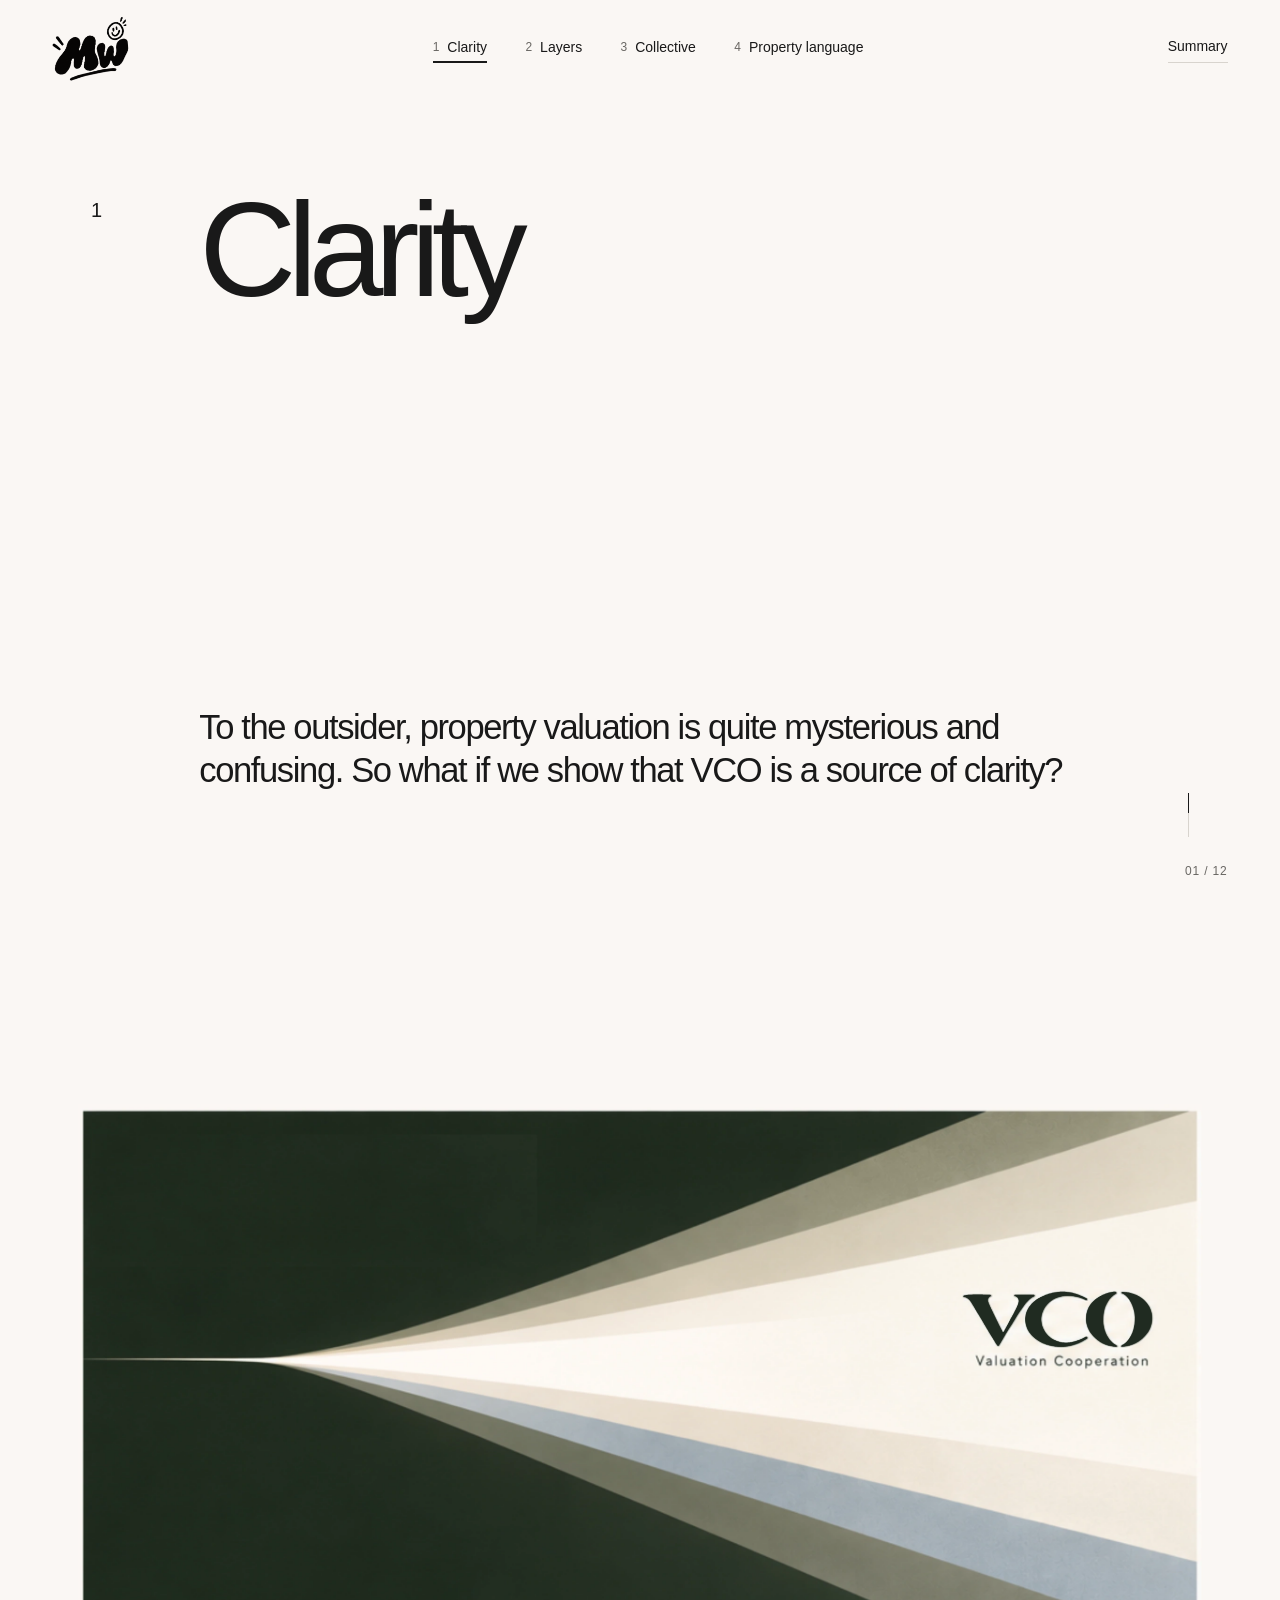
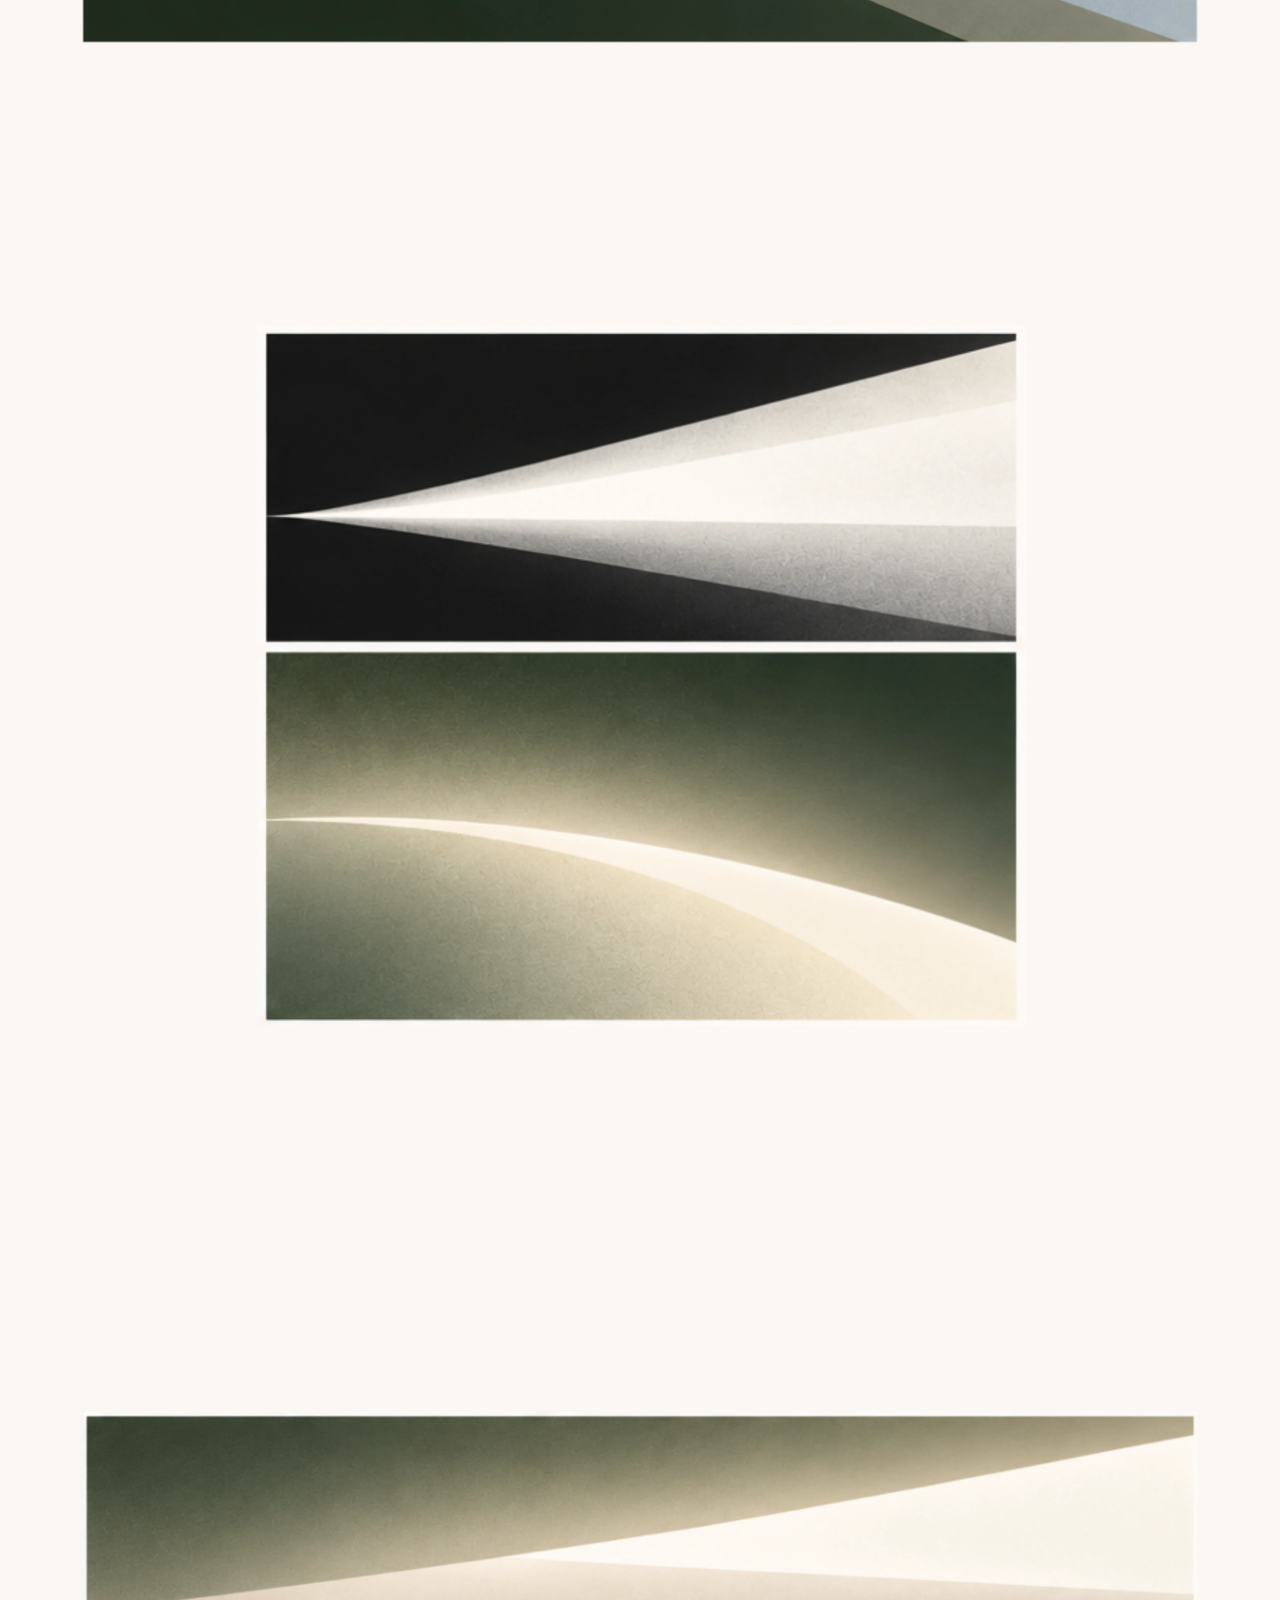
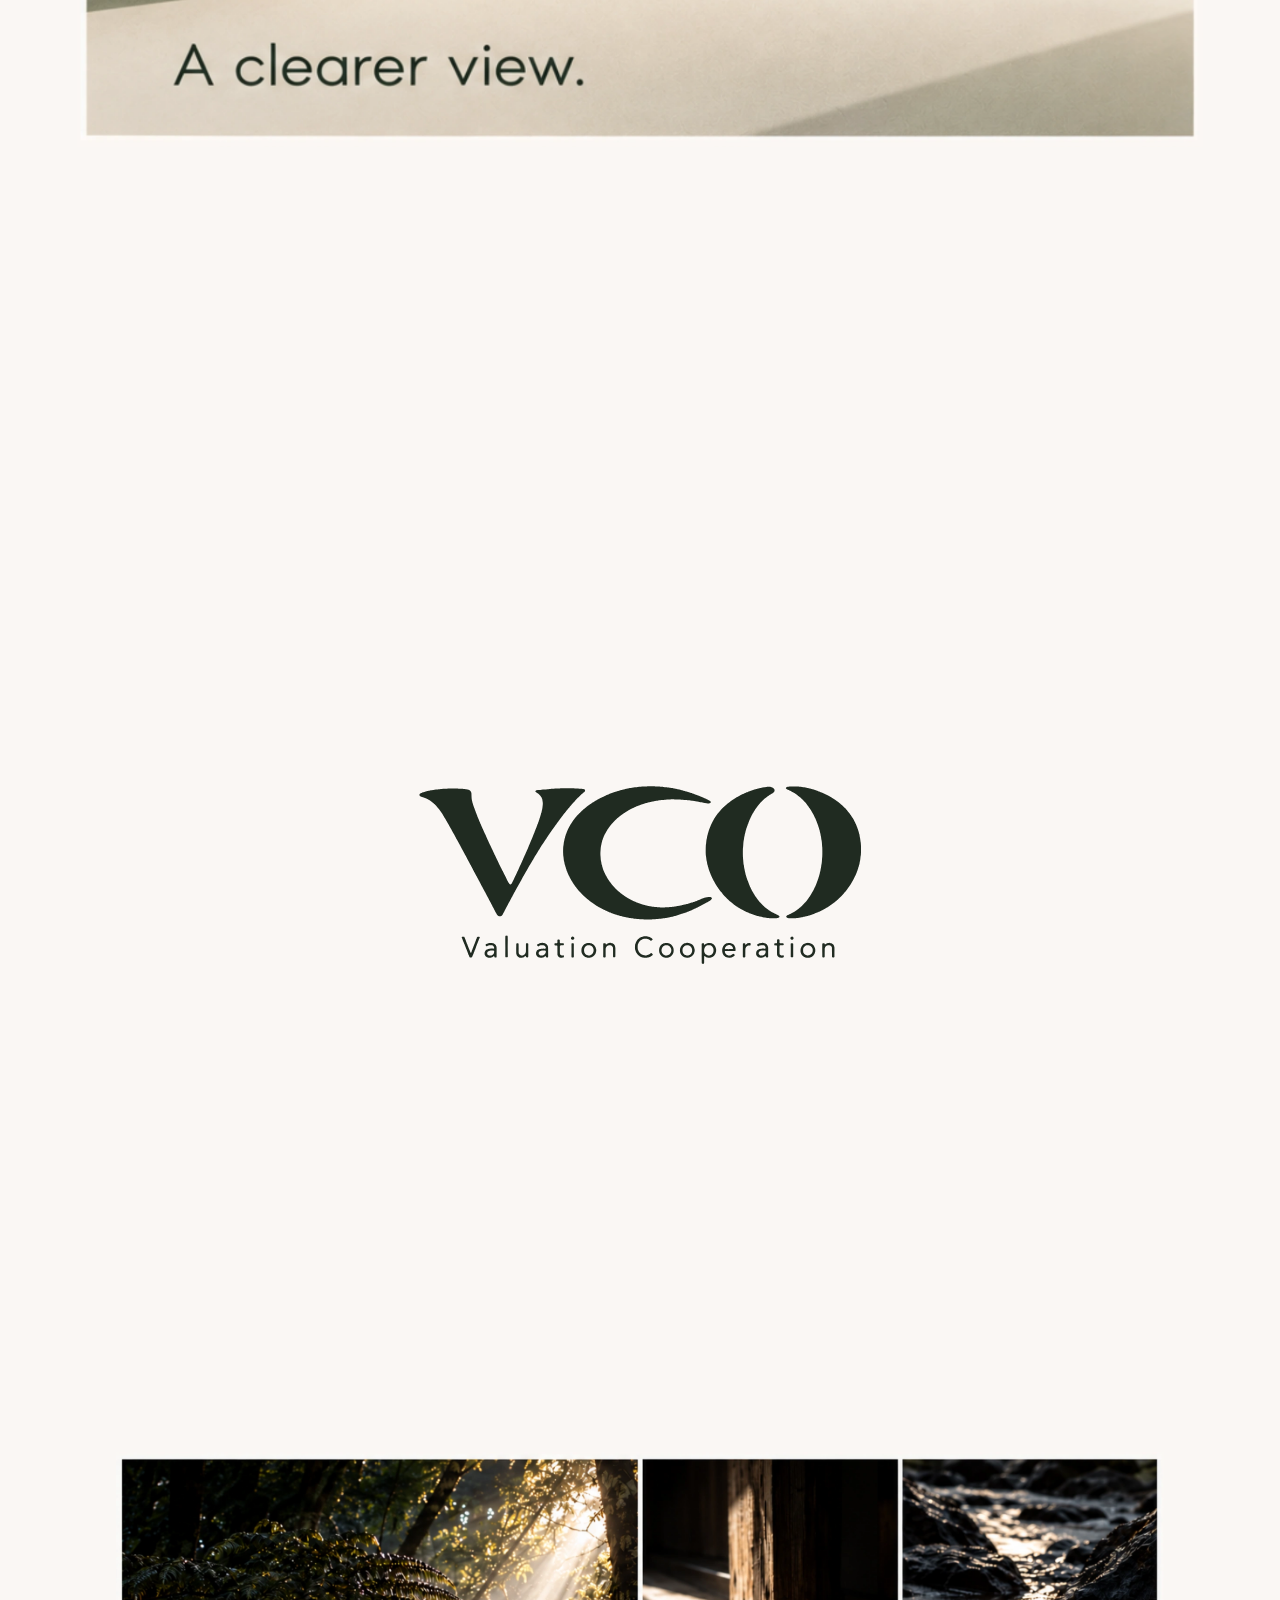
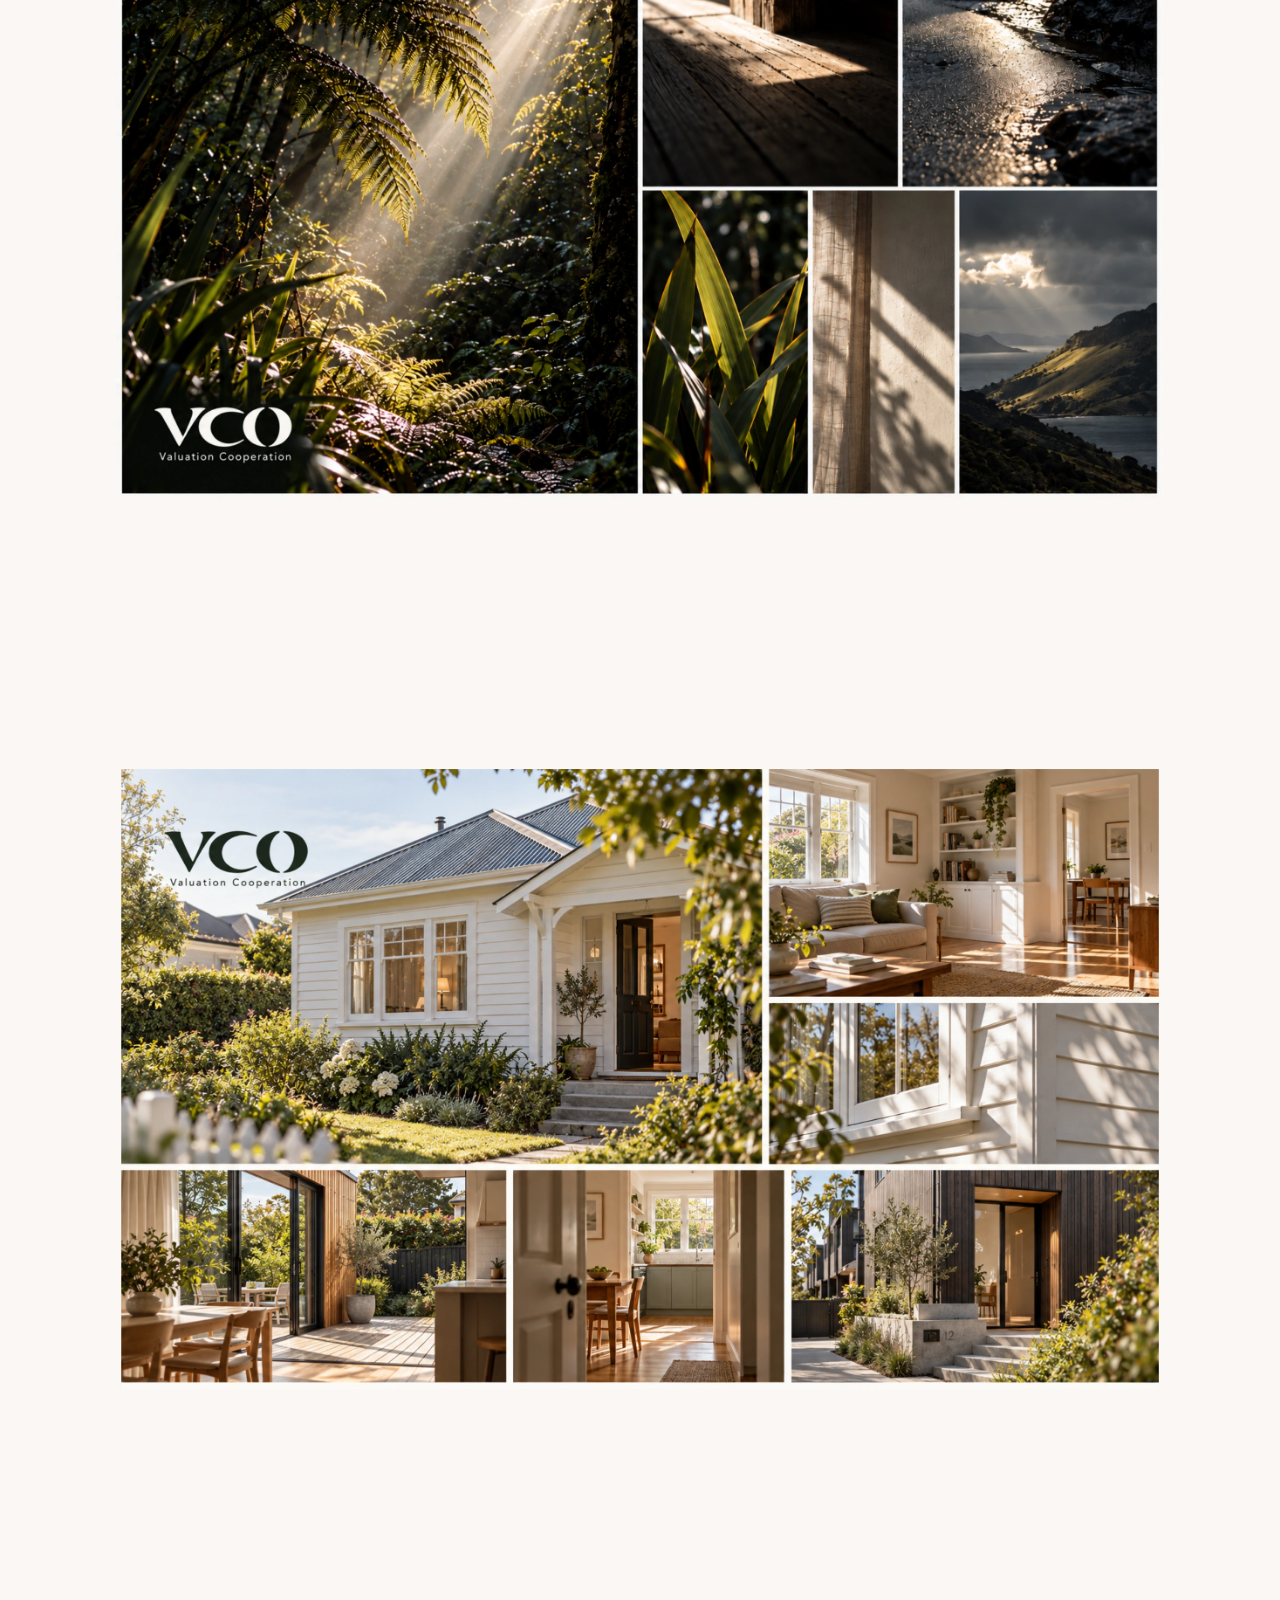
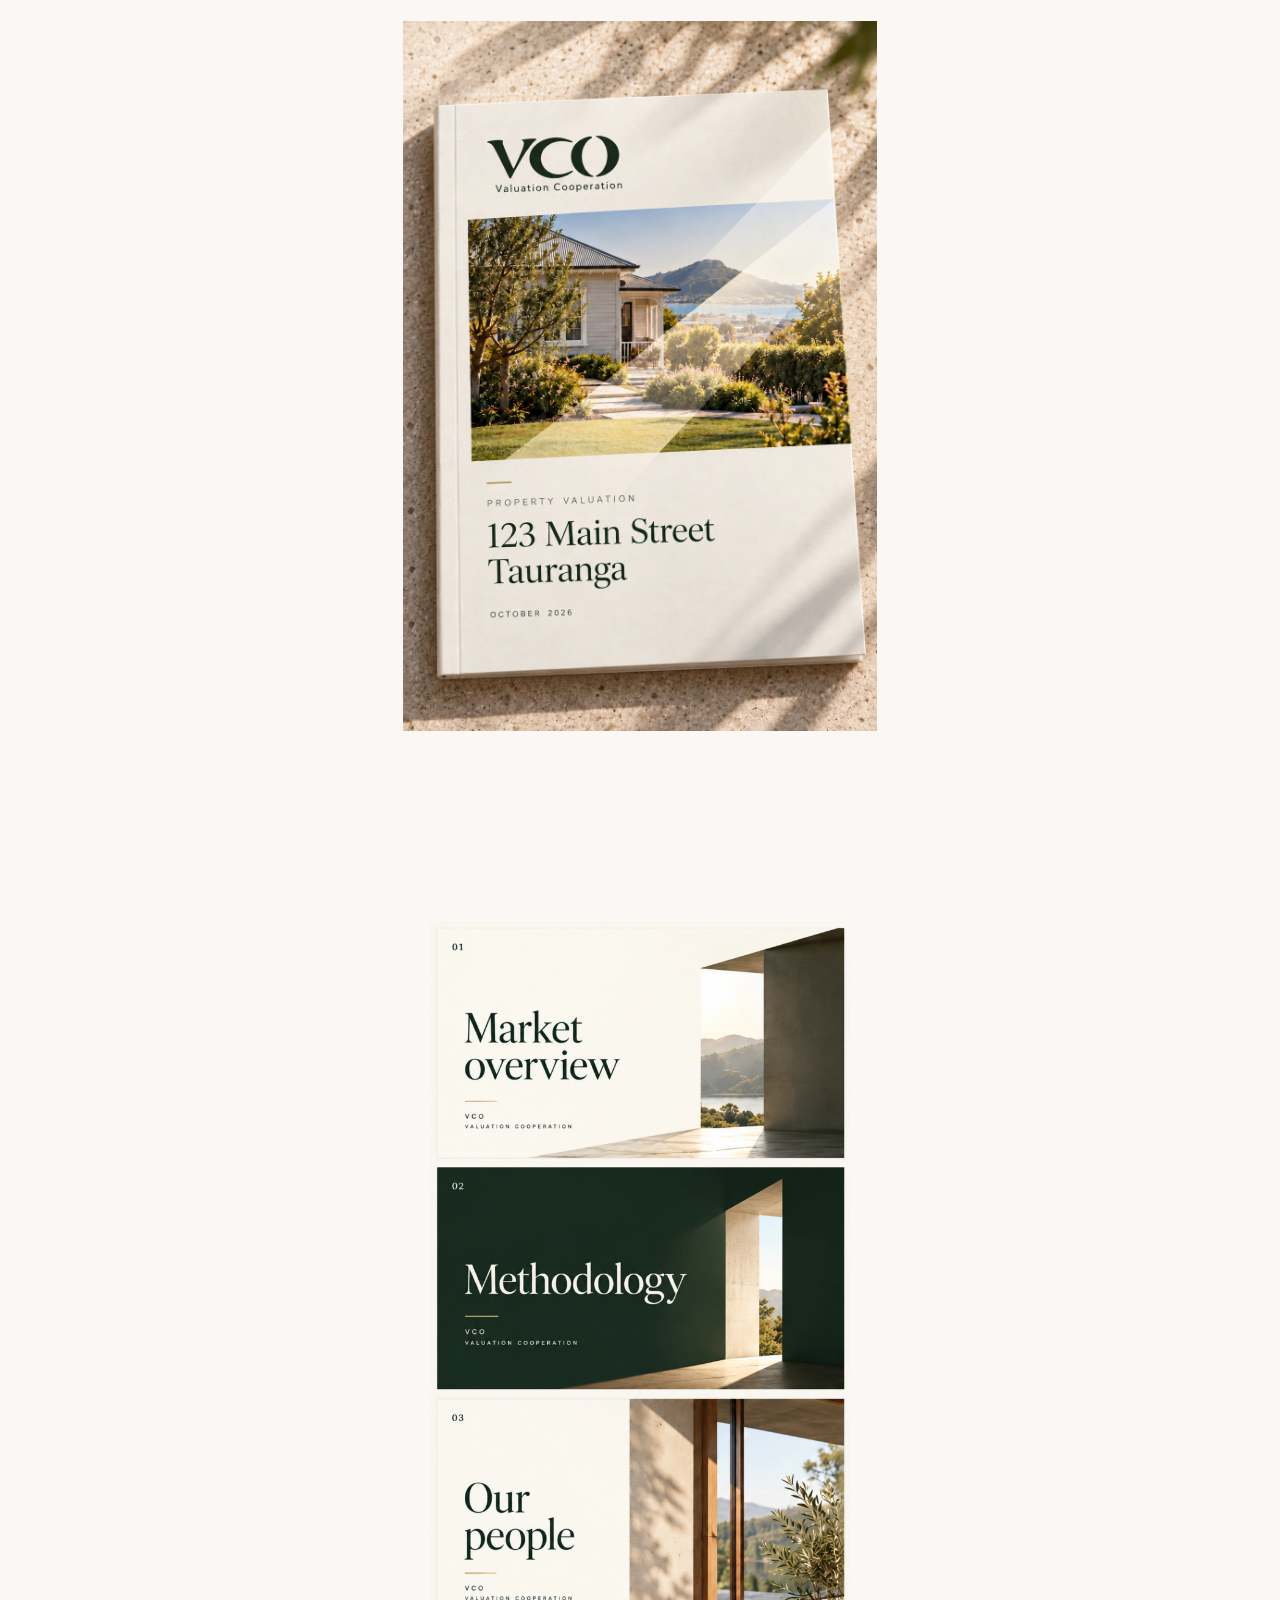
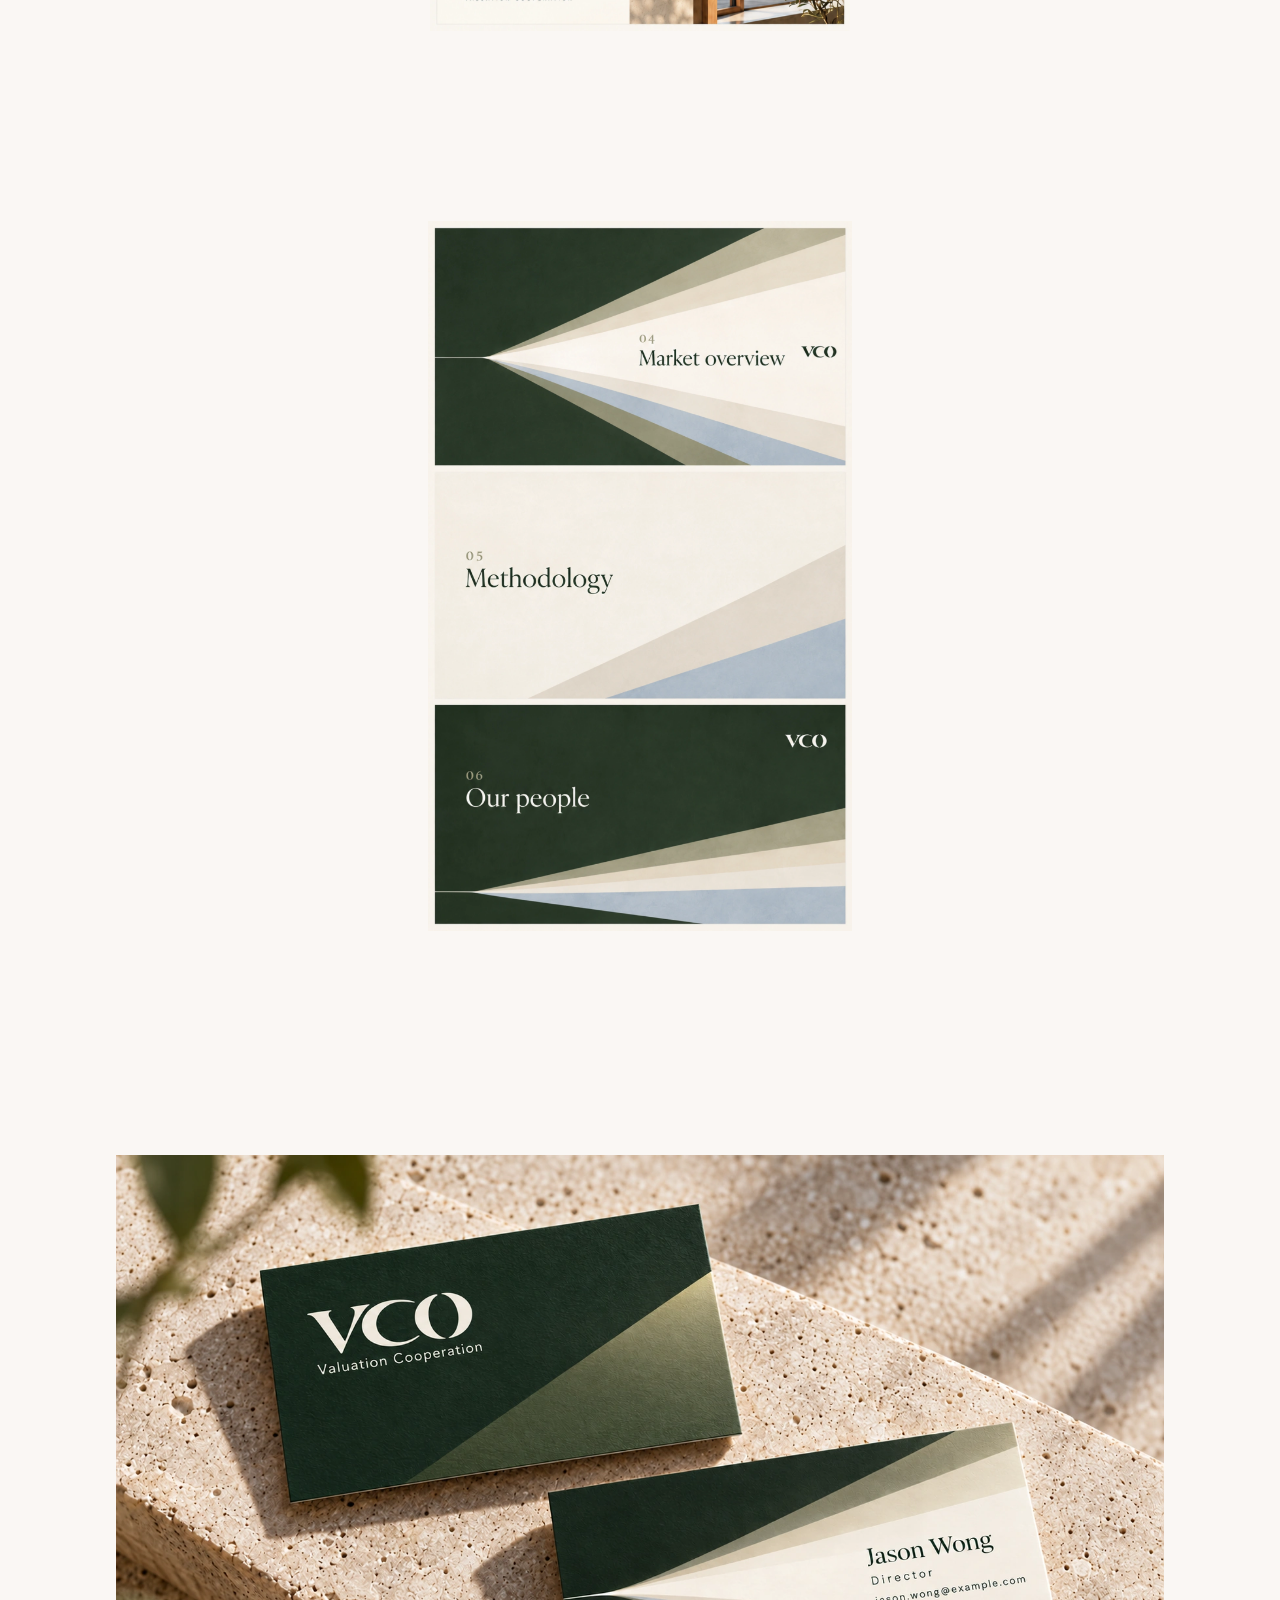
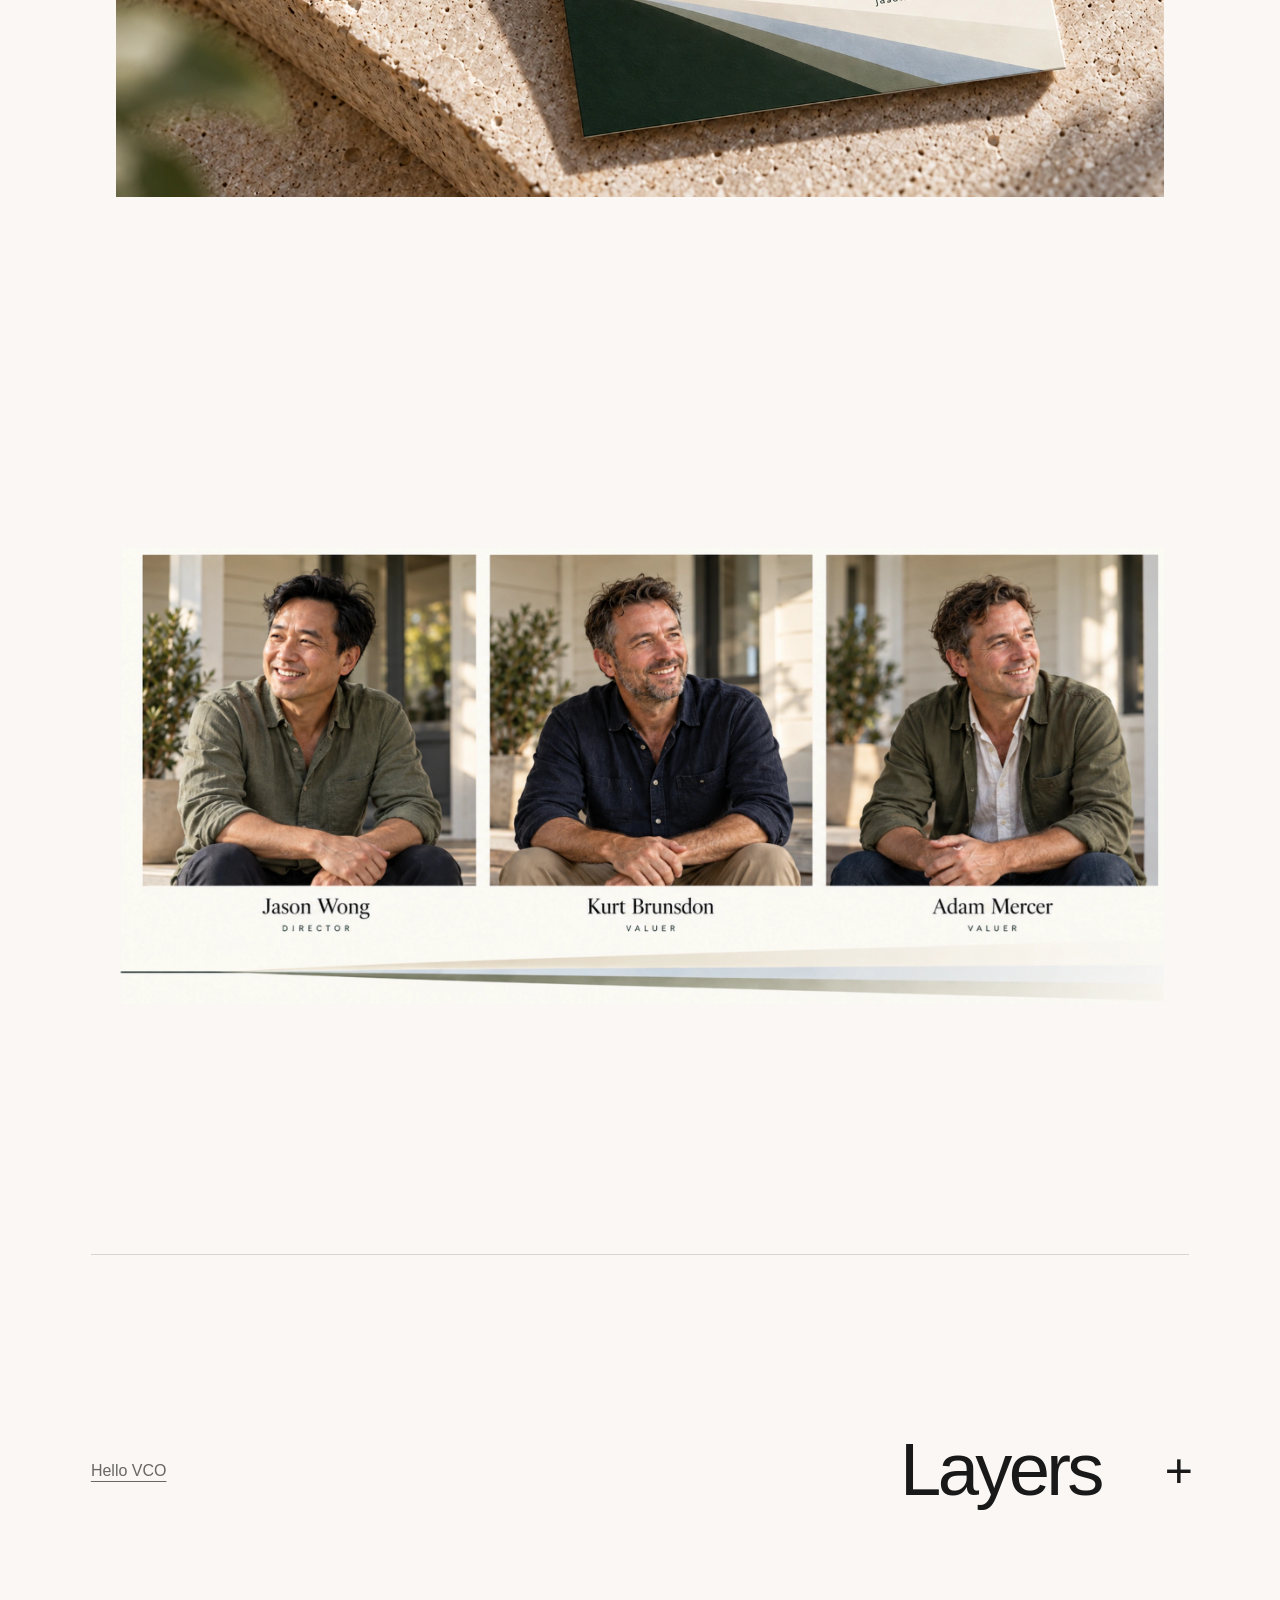
==== commit db3fc57d: "Update Clarity report and business cards with corrected VCO logos" ====
--- a/clarity/index.html
+++ b/clarity/index.html
@@ -1,4 +1,4 @@
 <!doctype html>
 <html lang="en"><head><meta charset="utf-8"><meta name="viewport" content="width=device-width,initial-scale=1"><meta name="theme-color" content="#faf7f4"><meta name="robots" content="noindex, nofollow"><title>Clarity — VCO</title><link rel="icon" href="../assets/mw-0.png"><link rel="stylesheet" href="../style.css?v=quality-2"><script src="../site.js" defer></script></head>
 <body data-view="clarity"><a class="skip" href="#main">Skip to content</a><header class="site-header"><a class="brand" href="../" aria-label="Hello VCO"><span class="logo-window"><img src="../assets/mw-0.png" alt="MW" width="1280" height="1280"></span></a><nav aria-label="Concepts"><a href="../clarity/" aria-current="page"><span class="nav-number">1</span><span class="nav-name">Clarity</span></a><a href="../layers/"><span class="nav-number">2</span><span class="nav-name">Layers</span></a><a href="../collective/"><span class="nav-number">3</span><span class="nav-name">Collective</span></a><a href="../property-language/"><span class="nav-number">4</span><span class="nav-name">Property language</span></a></nav><a class="summary-link" href="../summary/">Summary</a></header>
-<main id="main"><section class="concept-opening" data-stage><div class="concept-heading"><span class="concept-number">1</span><h1>Clarity</h1></div><p class="concept-reason">To the outsider, property valuation is quite mysterious and confusing. So what if we show that VCO is a source of clarity?</p><span class="scroll-cue" aria-hidden="true"></span></section><section class="execution execution--hero" data-stage><img src="../assets/clarity-hero-detail.svg" width="4802" height="2320" alt="Clarity — 01" loading="lazy" decoding="async"></section><section class="execution" data-stage><img src="../assets/p10.webp" width="1551" height="1426" alt="Clarity — 02" loading="lazy" decoding="async"></section><section class="execution" data-stage><img src="../assets/p11.webp" width="2401" height="730" alt="Clarity — 03" loading="lazy" decoding="async"></section><section class="execution execution--logo" data-stage><img src="../assets/clarity-logo.svg" width="645" height="271" alt="Clarity — 04" loading="lazy" decoding="async"></section><section class="execution execution--landscape" data-stage><img src="../assets/p13.webp" width="2401" height="1484" alt="Clarity — 05" loading="lazy" decoding="async"></section><section class="execution execution--landscape" data-stage><img src="../assets/p14.webp" width="2401" height="1433" alt="Clarity — 06" loading="lazy" decoding="async"></section><section class="execution" data-stage><img src="../assets/p15.webp" width="1637" height="2400" alt="Clarity — 07" loading="lazy" decoding="async"></section><section class="execution" data-stage><img src="../assets/p16.webp" width="1376" height="2328" alt="Clarity — 08" loading="lazy" decoding="async"></section><section class="execution" data-stage><img src="../assets/p17.webp" width="1433" height="2401" alt="Clarity — 09" loading="lazy" decoding="async"></section><section class="execution execution--landscape" data-stage><img src="../assets/p18.webp" width="2401" height="1479" alt="Clarity — 10" loading="lazy" decoding="async"></section><section class="execution execution--landscape" data-stage><img src="../assets/p19.webp" width="2401" height="1047" alt="Clarity — 11" loading="lazy" decoding="async"></section><footer class="chapter-footer"><a class="previous" href="../introduction/">Hello VCO</a><a class="next" href="../layers/">Layers<span aria-hidden="true">+</span></a></footer></main><div class="reading-progress" aria-hidden="true"><span></span></div><div class="stage-count" aria-hidden="true"></div></body></html>
+<main id="main"><section class="concept-opening" data-stage><div class="concept-heading"><span class="concept-number">1</span><h1>Clarity</h1></div><p class="concept-reason">To the outsider, property valuation is quite mysterious and confusing. So what if we show that VCO is a source of clarity?</p><span class="scroll-cue" aria-hidden="true"></span></section><section class="execution execution--hero" data-stage><img src="../assets/clarity-hero-detail.svg" width="4802" height="2320" alt="Clarity — 01" loading="lazy" decoding="async"></section><section class="execution" data-stage><img src="../assets/p10.webp" width="1551" height="1426" alt="Clarity — 02" loading="lazy" decoding="async"></section><section class="execution" data-stage><img src="../assets/p11.webp" width="2401" height="730" alt="Clarity — 03" loading="lazy" decoding="async"></section><section class="execution execution--logo" data-stage><img src="../assets/clarity-logo.svg" width="645" height="271" alt="Clarity — 04" loading="lazy" decoding="async"></section><section class="execution execution--landscape" data-stage><img src="../assets/p13.webp" width="2401" height="1484" alt="Clarity — 05" loading="lazy" decoding="async"></section><section class="execution execution--landscape" data-stage><img src="../assets/p14.webp" width="2401" height="1433" alt="Clarity — 06" loading="lazy" decoding="async"></section><section class="execution" data-stage><img src="../assets/clarity-report-updated.webp" width="1024" height="1536" alt="Clarity — 07" loading="lazy" decoding="async"></section><section class="execution" data-stage><img src="../assets/p16.webp" width="1376" height="2328" alt="Clarity — 08" loading="lazy" decoding="async"></section><section class="execution" data-stage><img src="../assets/p17.webp" width="1433" height="2401" alt="Clarity — 09" loading="lazy" decoding="async"></section><section class="execution execution--landscape" data-stage><img src="../assets/clarity-cards-updated.webp" width="1603" height="981" alt="Clarity — 10" loading="lazy" decoding="async"></section><section class="execution execution--landscape" data-stage><img src="../assets/p19.webp" width="2401" height="1047" alt="Clarity — 11" loading="lazy" decoding="async"></section><footer class="chapter-footer"><a class="previous" href="../introduction/">Hello VCO</a><a class="next" href="../layers/">Layers<span aria-hidden="true">+</span></a></footer></main><div class="reading-progress" aria-hidden="true"><span></span></div><div class="stage-count" aria-hidden="true"></div></body></html>
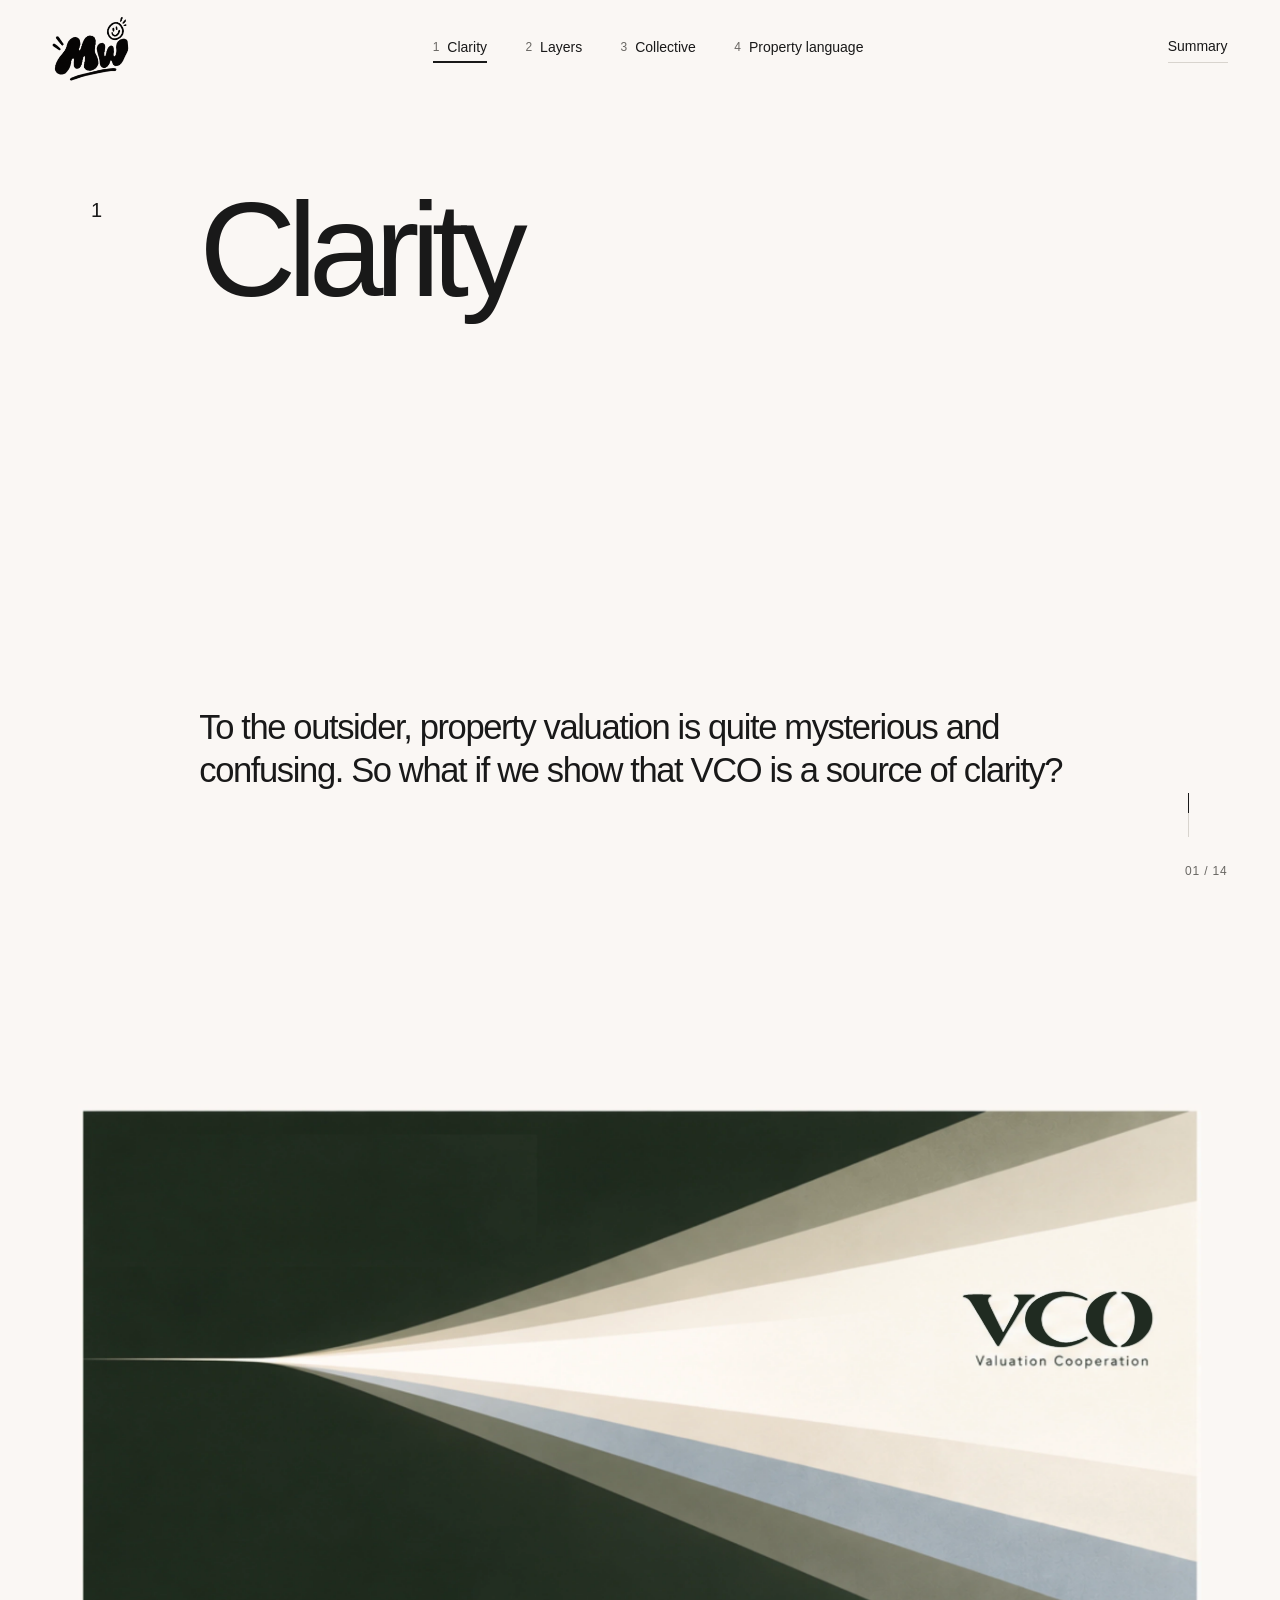
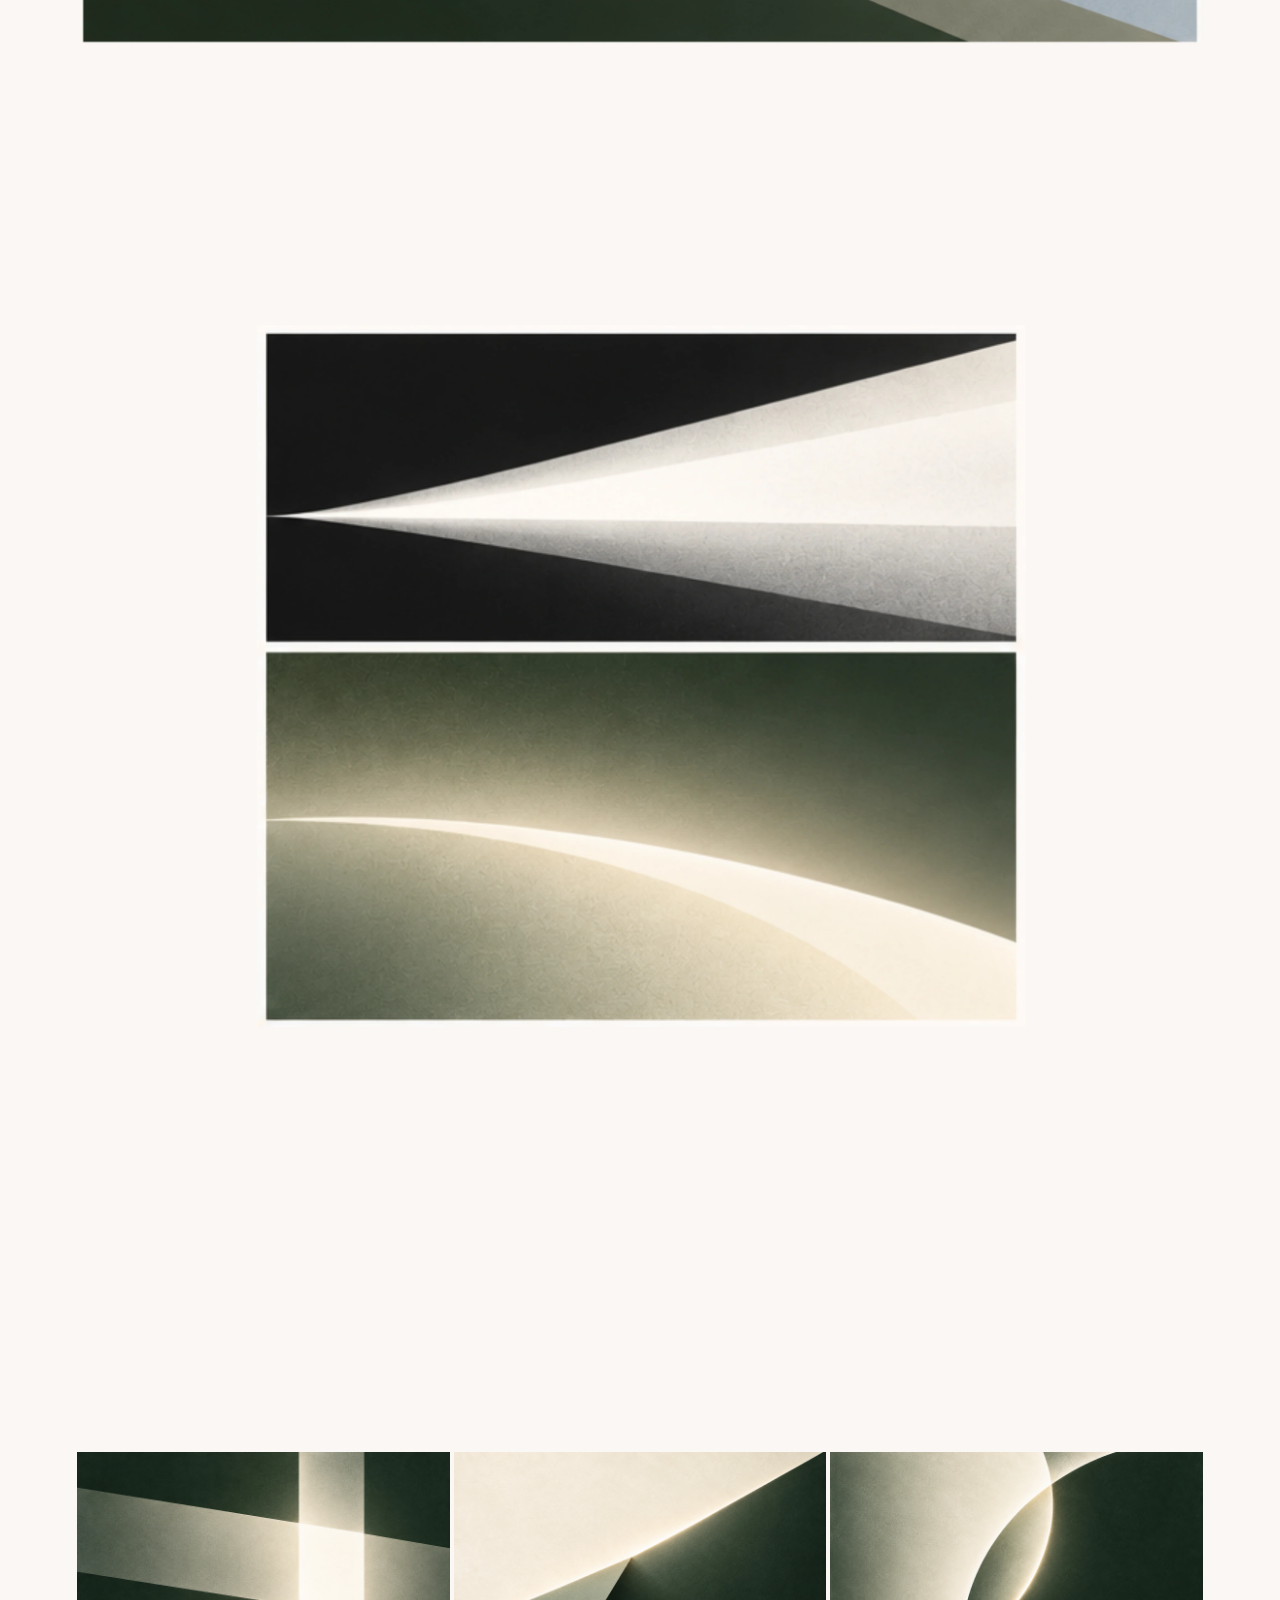
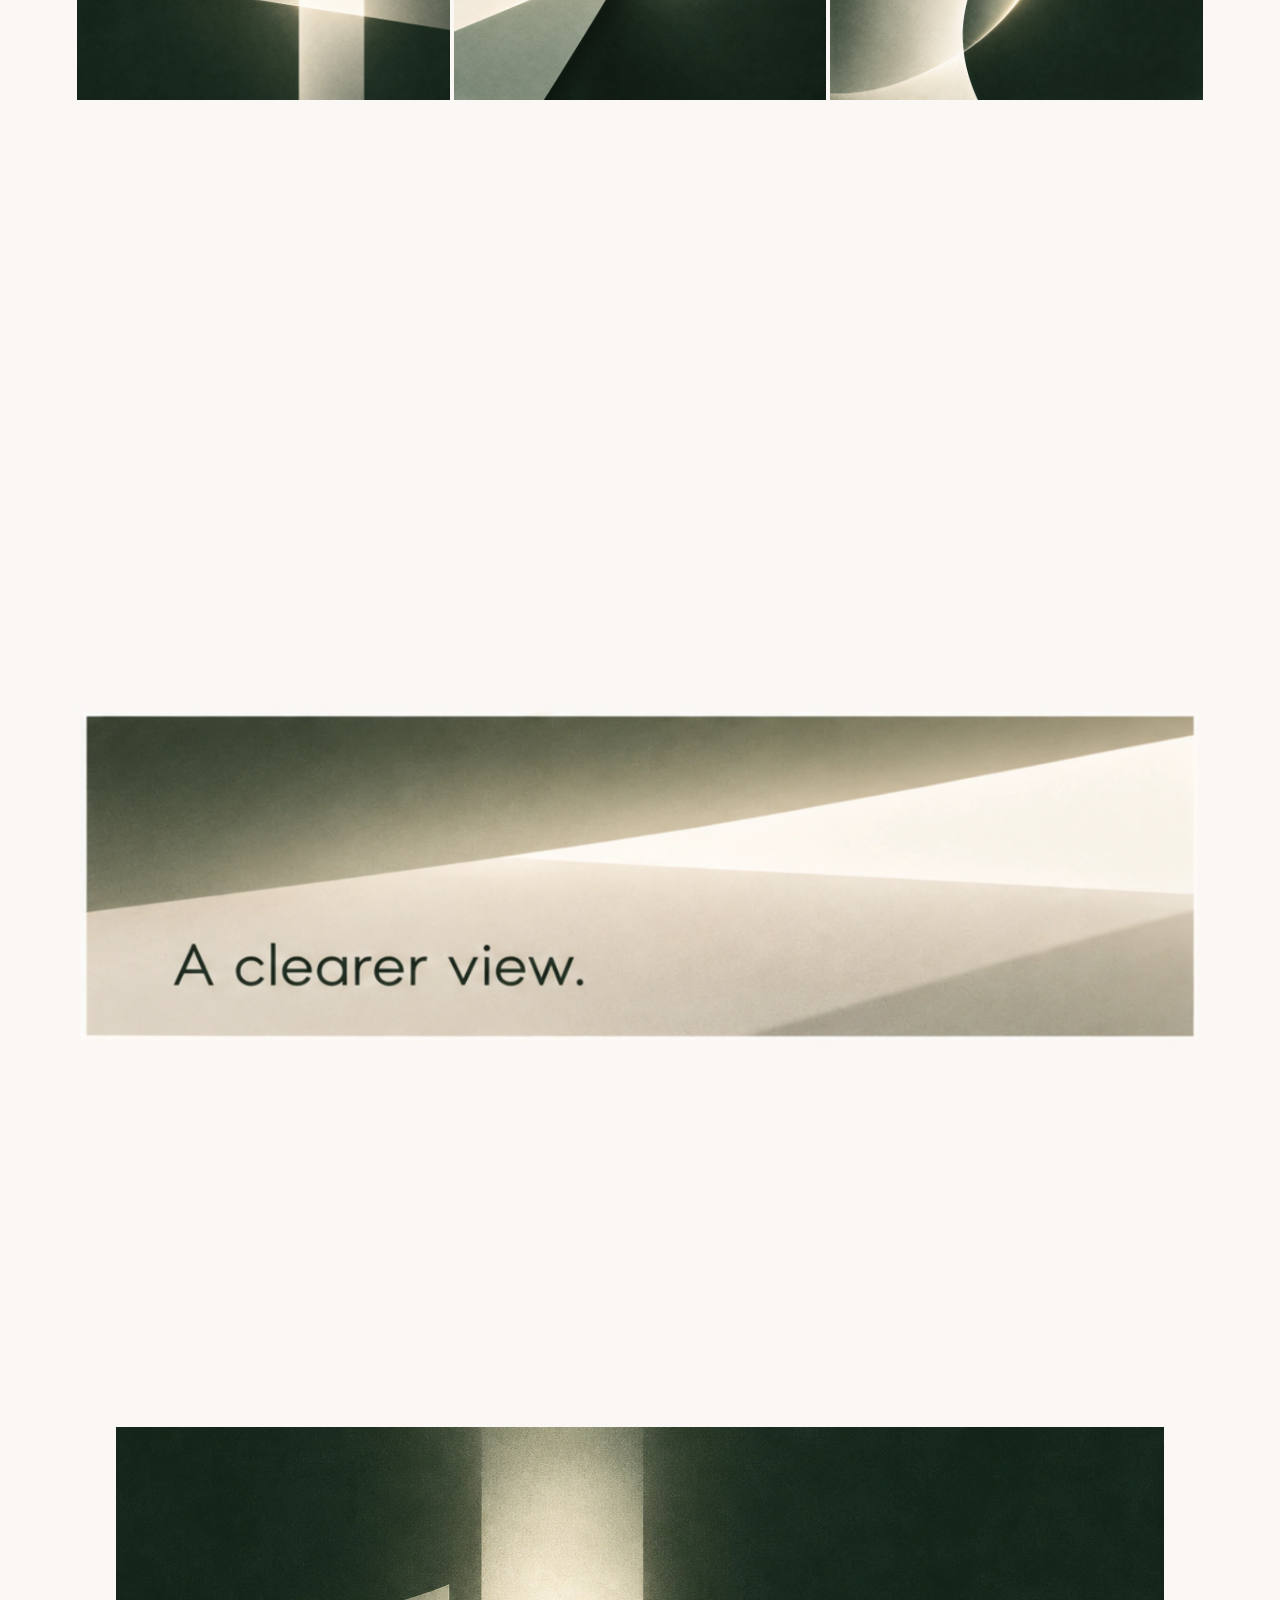
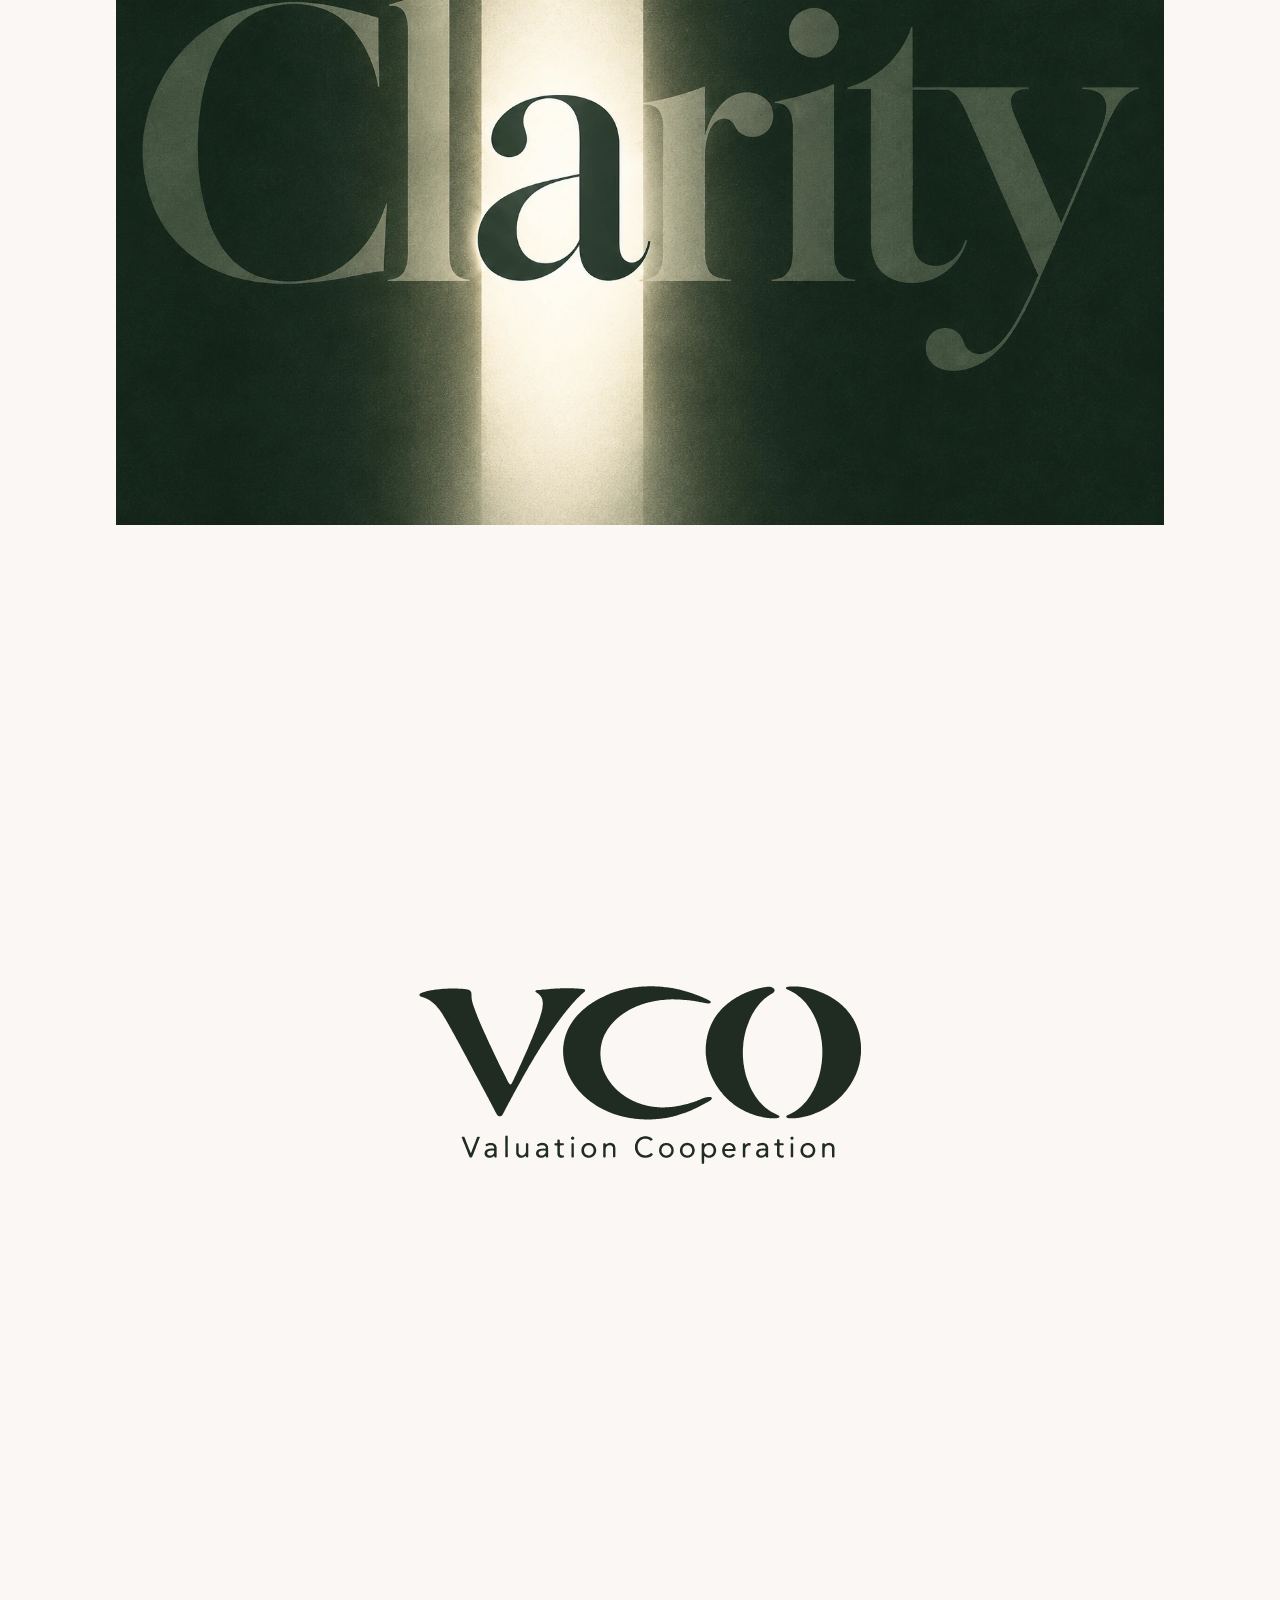
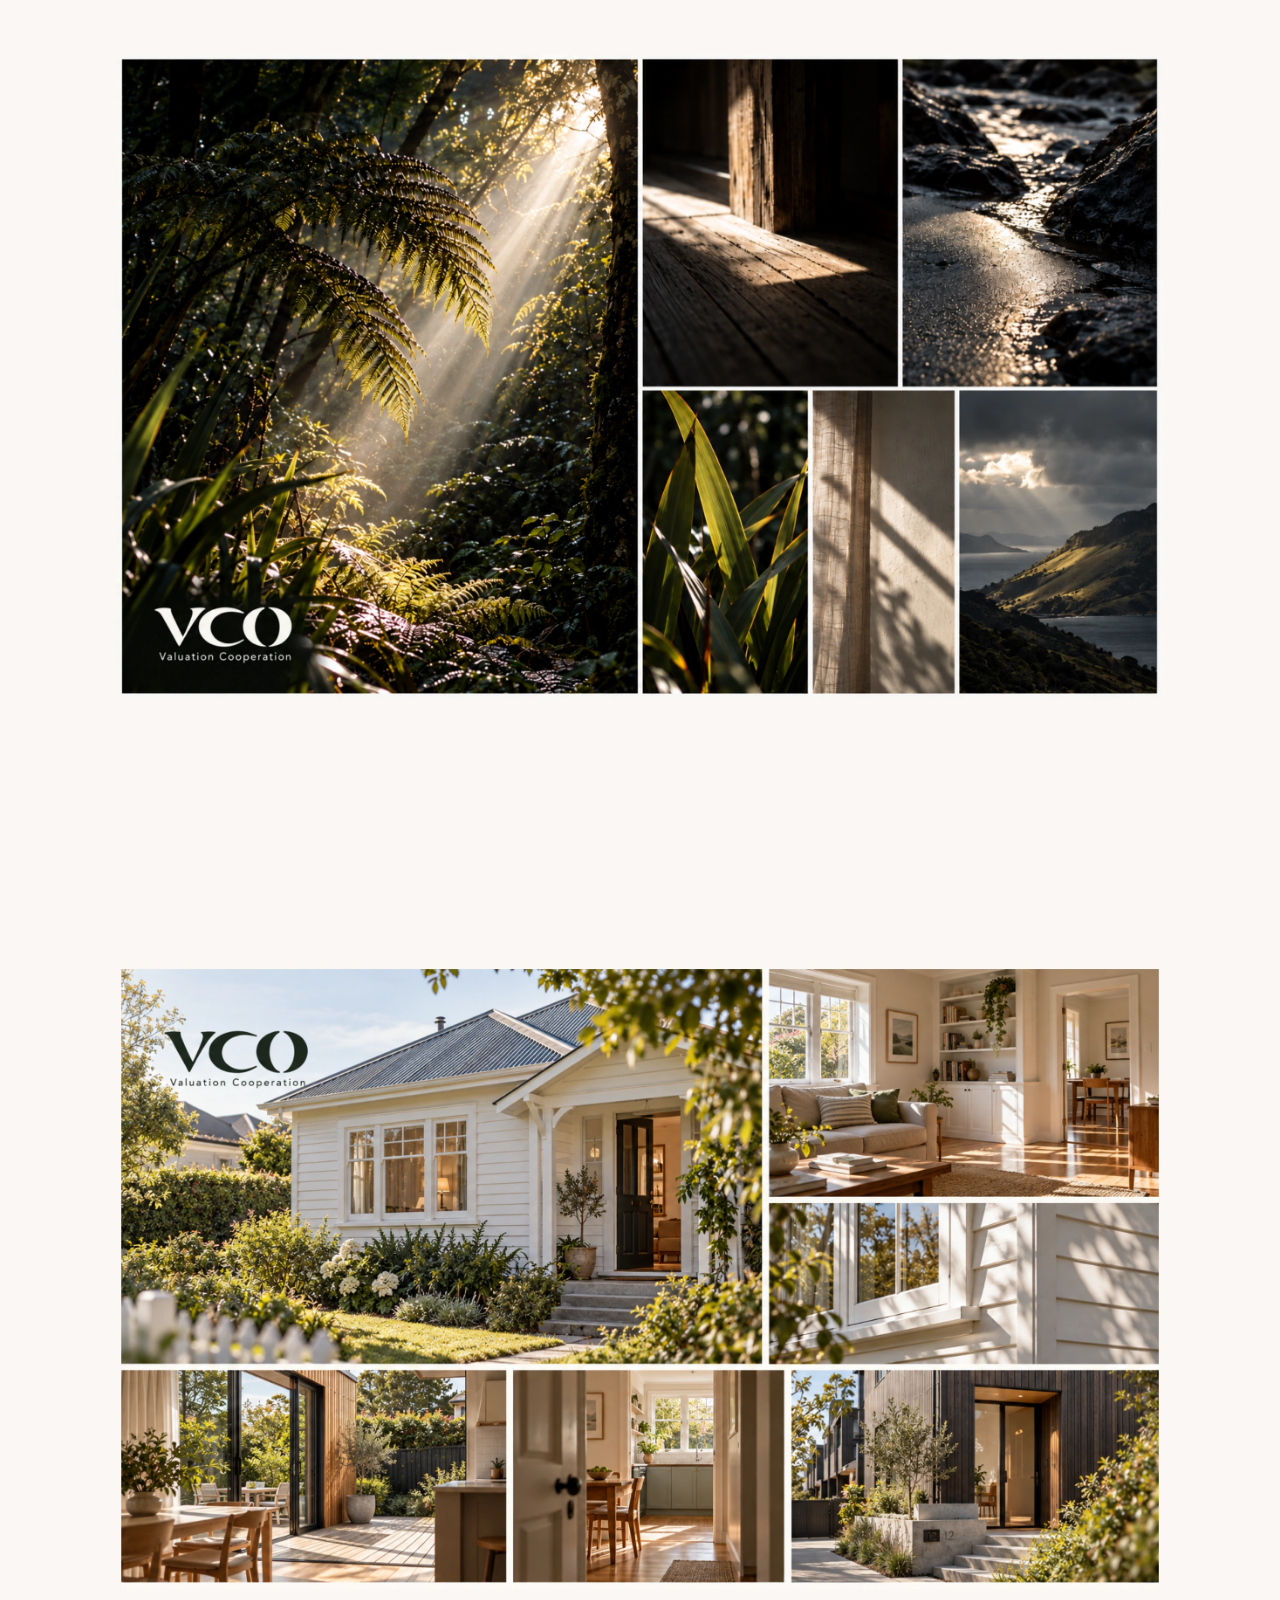
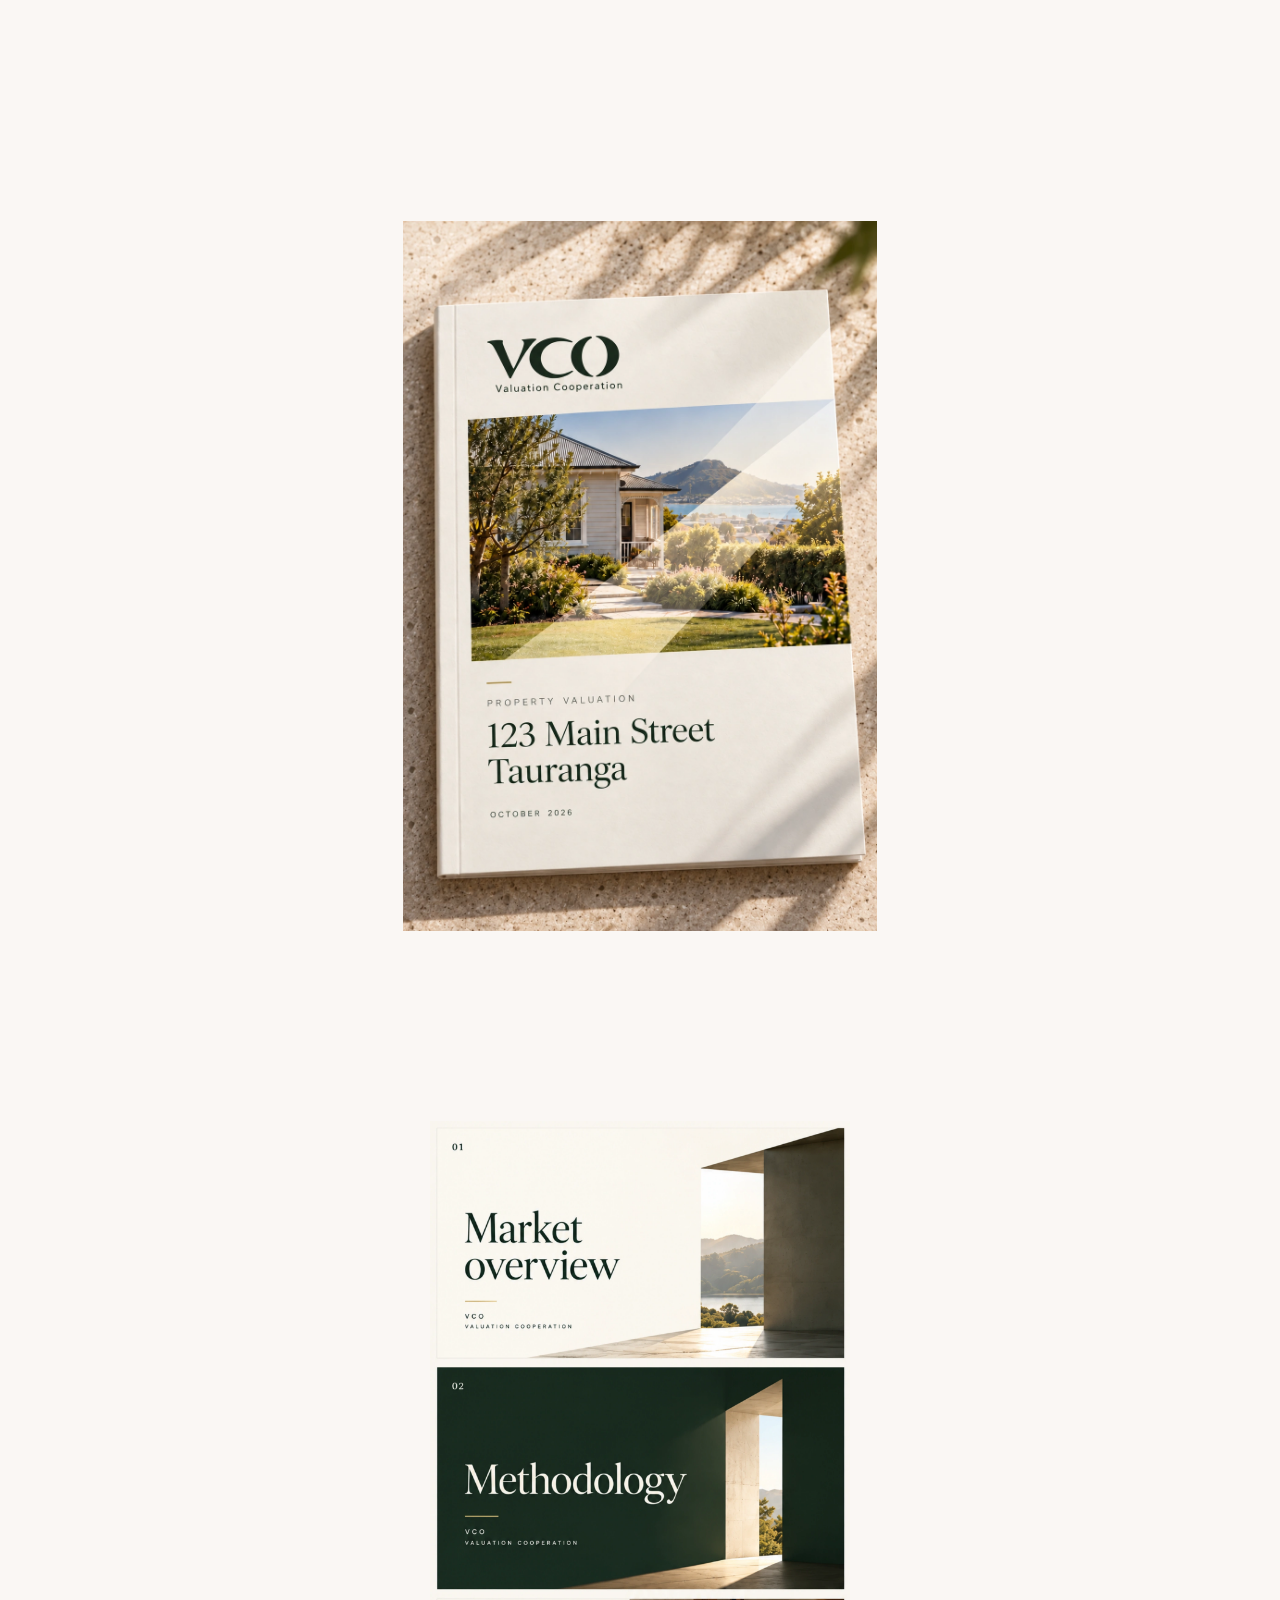
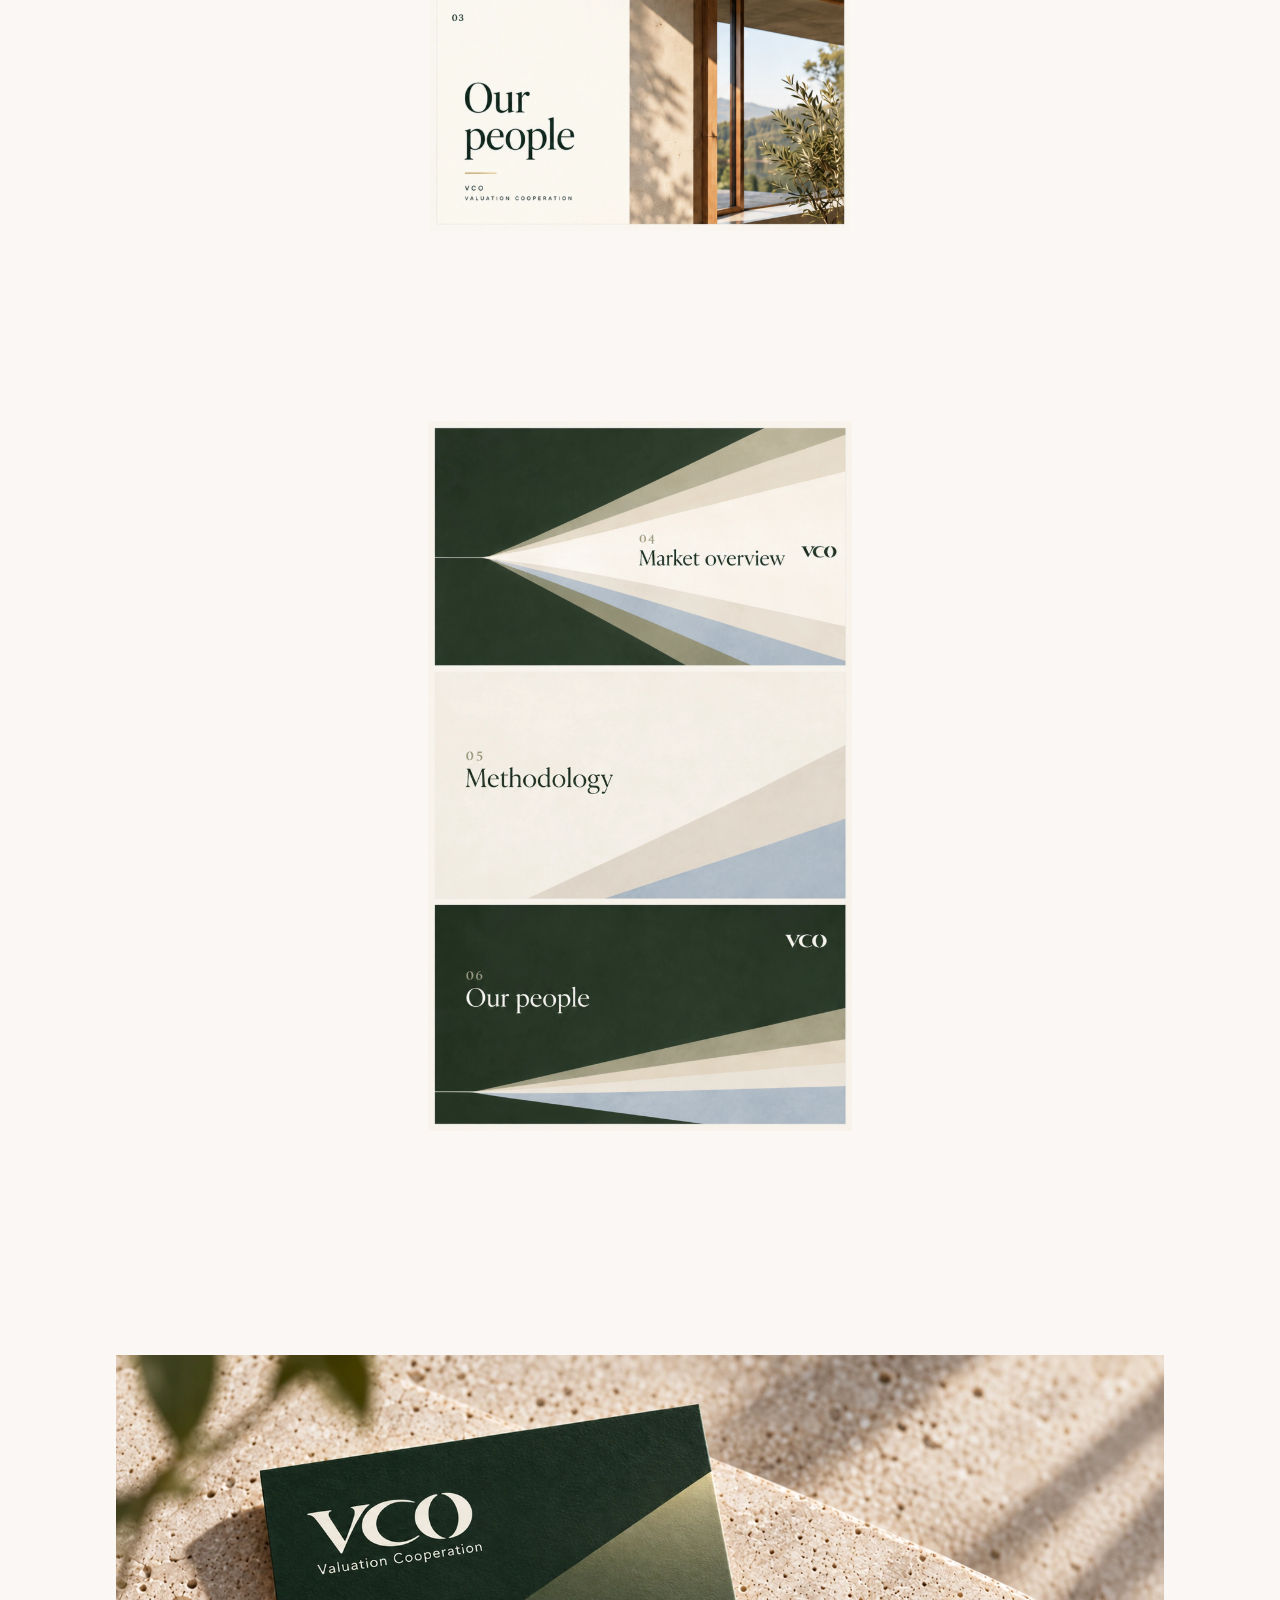
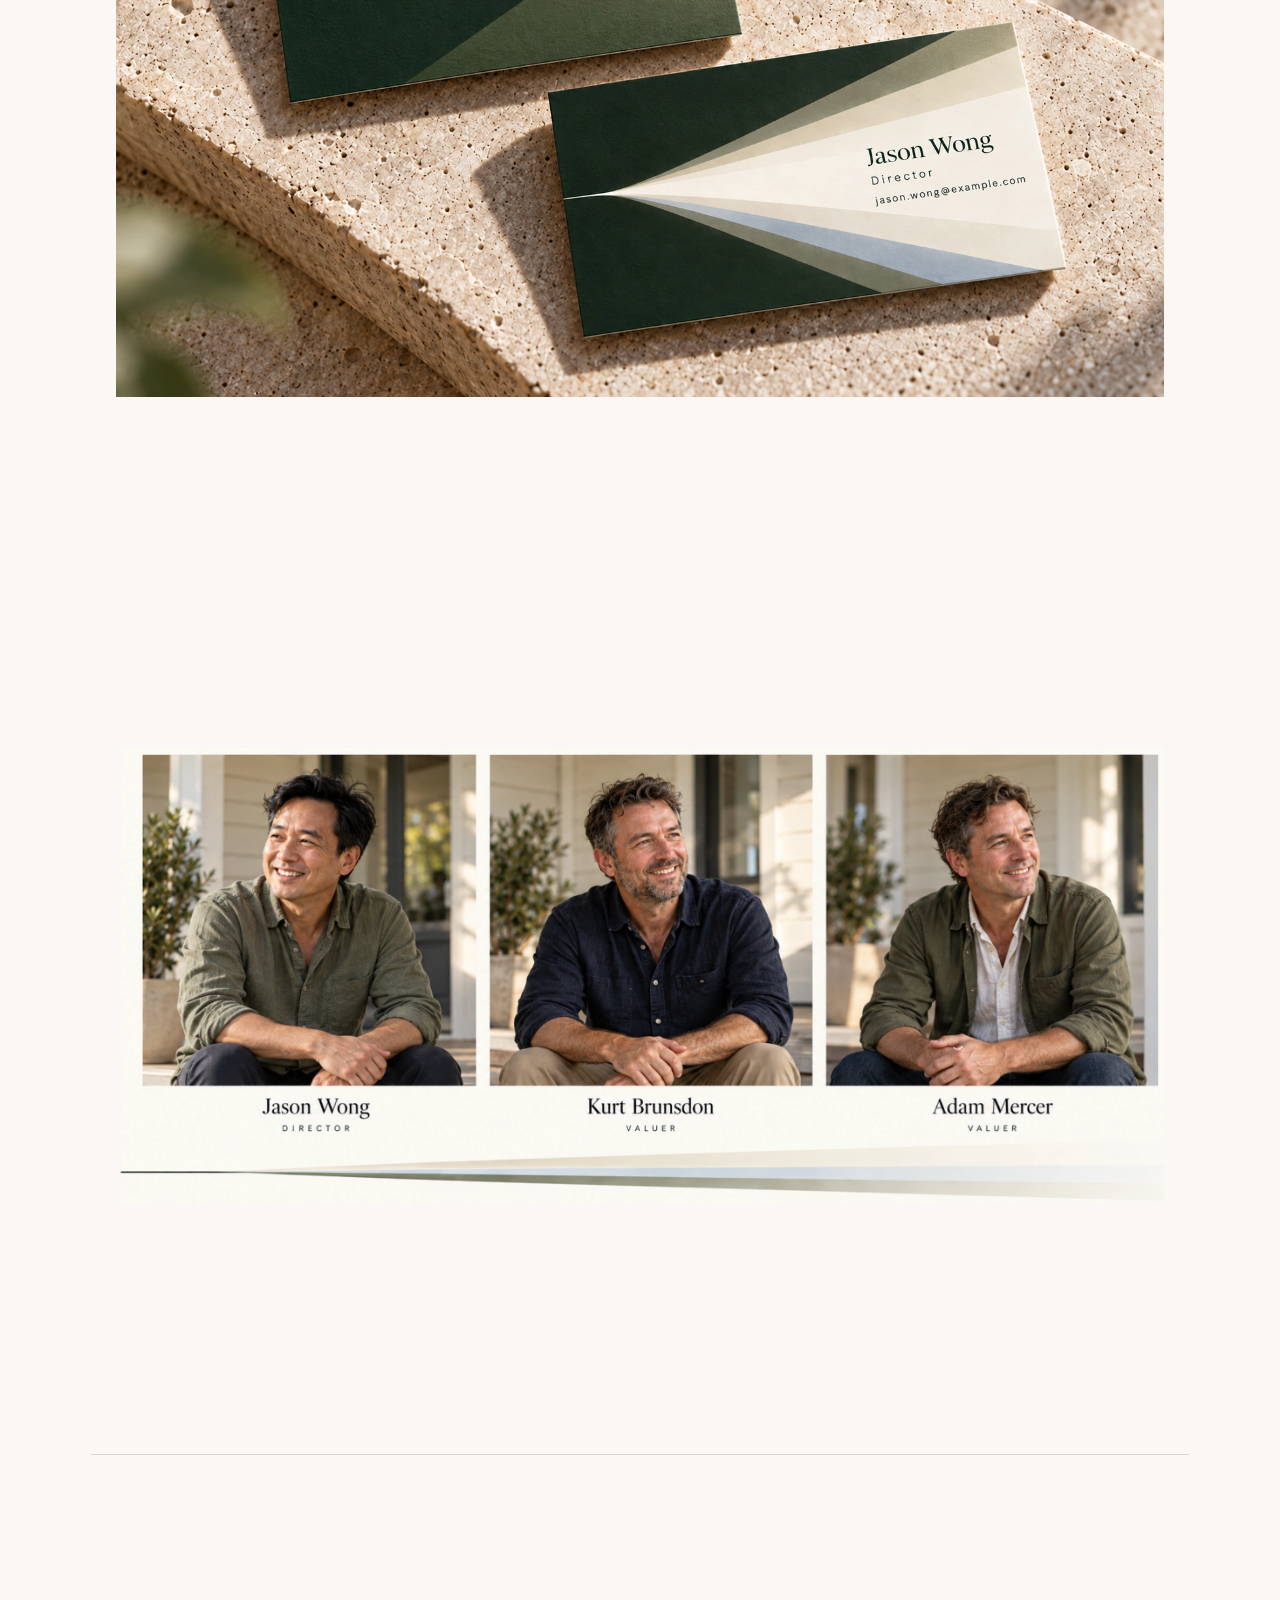
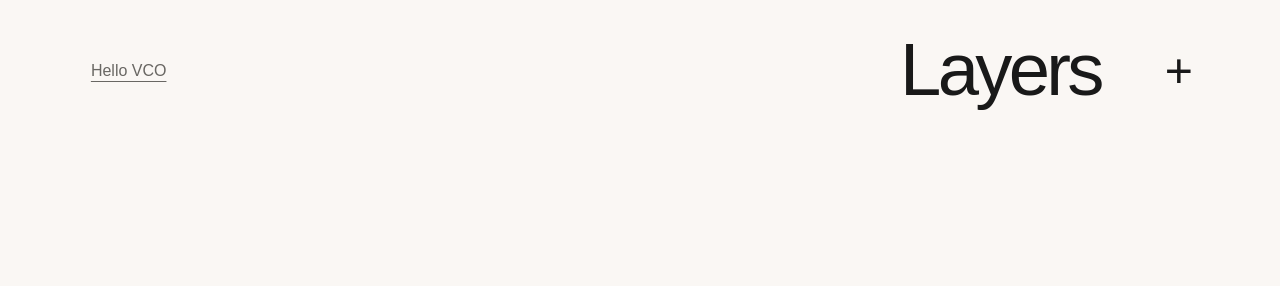
==== commit 789dcde6: "Add Clarity light triptych as execution 3 and wordmark as execution 5" ====
--- a/clarity/index.html
+++ b/clarity/index.html
@@ -1,4 +1,4 @@
 <!doctype html>
-<html lang="en"><head><meta charset="utf-8"><meta name="viewport" content="width=device-width,initial-scale=1"><meta name="theme-color" content="#faf7f4"><meta name="robots" content="noindex, nofollow"><title>Clarity — VCO</title><link rel="icon" href="../assets/mw-0.png"><link rel="stylesheet" href="../style.css?v=quality-2"><script src="../site.js" defer></script></head>
+<html lang="en"><head><meta charset="utf-8"><meta name="viewport" content="width=device-width,initial-scale=1"><meta name="theme-color" content="#faf7f4"><meta name="robots" content="noindex, nofollow"><title>Clarity — VCO</title><link rel="icon" href="../assets/mw-0.png"><link rel="stylesheet" href="../style.css?v=quality-2"><script src="../site.js" defer></script><link rel="stylesheet" href="./additions.css?v=20261013"></head>
 <body data-view="clarity"><a class="skip" href="#main">Skip to content</a><header class="site-header"><a class="brand" href="../" aria-label="Hello VCO"><span class="logo-window"><img src="../assets/mw-0.png" alt="MW" width="1280" height="1280"></span></a><nav aria-label="Concepts"><a href="../clarity/" aria-current="page"><span class="nav-number">1</span><span class="nav-name">Clarity</span></a><a href="../layers/"><span class="nav-number">2</span><span class="nav-name">Layers</span></a><a href="../collective/"><span class="nav-number">3</span><span class="nav-name">Collective</span></a><a href="../property-language/"><span class="nav-number">4</span><span class="nav-name">Property language</span></a></nav><a class="summary-link" href="../summary/">Summary</a></header>
-<main id="main"><section class="concept-opening" data-stage><div class="concept-heading"><span class="concept-number">1</span><h1>Clarity</h1></div><p class="concept-reason">To the outsider, property valuation is quite mysterious and confusing. So what if we show that VCO is a source of clarity?</p><span class="scroll-cue" aria-hidden="true"></span></section><section class="execution execution--hero" data-stage><img src="../assets/clarity-hero-detail.svg" width="4802" height="2320" alt="Clarity — 01" loading="lazy" decoding="async"></section><section class="execution" data-stage><img src="../assets/p10.webp" width="1551" height="1426" alt="Clarity — 02" loading="lazy" decoding="async"></section><section class="execution" data-stage><img src="../assets/p11.webp" width="2401" height="730" alt="Clarity — 03" loading="lazy" decoding="async"></section><section class="execution execution--logo" data-stage><img src="../assets/clarity-logo.svg" width="645" height="271" alt="Clarity — 04" loading="lazy" decoding="async"></section><section class="execution execution--landscape" data-stage><img src="../assets/p13.webp" width="2401" height="1484" alt="Clarity — 05" loading="lazy" decoding="async"></section><section class="execution execution--landscape" data-stage><img src="../assets/p14.webp" width="2401" height="1433" alt="Clarity — 06" loading="lazy" decoding="async"></section><section class="execution" data-stage><img src="../assets/clarity-report-updated.webp" width="1024" height="1536" alt="Clarity — 07" loading="lazy" decoding="async"></section><section class="execution" data-stage><img src="../assets/p16.webp" width="1376" height="2328" alt="Clarity — 08" loading="lazy" decoding="async"></section><section class="execution" data-stage><img src="../assets/p17.webp" width="1433" height="2401" alt="Clarity — 09" loading="lazy" decoding="async"></section><section class="execution execution--landscape" data-stage><img src="../assets/clarity-cards-updated.webp" width="1603" height="981" alt="Clarity — 10" loading="lazy" decoding="async"></section><section class="execution execution--landscape" data-stage><img src="../assets/p19.webp" width="2401" height="1047" alt="Clarity — 11" loading="lazy" decoding="async"></section><footer class="chapter-footer"><a class="previous" href="../introduction/">Hello VCO</a><a class="next" href="../layers/">Layers<span aria-hidden="true">+</span></a></footer></main><div class="reading-progress" aria-hidden="true"><span></span></div><div class="stage-count" aria-hidden="true"></div></body></html>
+<main id="main"><section class="concept-opening" data-stage><div class="concept-heading"><span class="concept-number">1</span><h1>Clarity</h1></div><p class="concept-reason">To the outsider, property valuation is quite mysterious and confusing. So what if we show that VCO is a source of clarity?</p><span class="scroll-cue" aria-hidden="true"></span></section><section class="execution execution--hero" data-stage><img src="../assets/clarity-hero-detail.svg" width="4802" height="2320" alt="Clarity — 01" loading="lazy" decoding="async"></section><section class="execution" data-stage><img src="../assets/p10.webp" width="1551" height="1426" alt="Clarity — 02" loading="lazy" decoding="async"></section><section class="execution execution--triptych" data-stage aria-label="Clarity execution 3: light studies"><div class="clarity-triptych"><img src="../assets/clarity-light-bands.webp" width="1536" height="1024" alt="Intersecting ivory light bands on forest green" loading="lazy" decoding="async"><img src="../assets/clarity-light-fold.webp" width="1536" height="1024" alt="Illuminated ivory fold on forest green" loading="lazy" decoding="async"><img src="../assets/clarity-light-crescent.webp" width="1536" height="1024" alt="Ivory crescent against forest green" loading="lazy" decoding="async"></div></section><section class="execution" data-stage><img src="../assets/p11.webp" width="2401" height="730" alt="Clarity — 04" loading="lazy" decoding="async"></section><section class="execution execution--landscape" data-stage><img src="../assets/clarity-light-wordmark.webp" width="1536" height="1024" alt="Clarity — 05: lettering revealed in warm light" loading="lazy" decoding="async"></section><section class="execution execution--logo" data-stage><img src="../assets/clarity-logo.svg" width="645" height="271" alt="Clarity — 06" loading="lazy" decoding="async"></section><section class="execution execution--landscape" data-stage><img src="../assets/p13.webp" width="2401" height="1484" alt="Clarity — 07" loading="lazy" decoding="async"></section><section class="execution execution--landscape" data-stage><img src="../assets/p14.webp" width="2401" height="1433" alt="Clarity — 08" loading="lazy" decoding="async"></section><section class="execution" data-stage><img src="../assets/clarity-report-updated.webp" width="1024" height="1536" alt="Clarity — 09" loading="lazy" decoding="async"></section><section class="execution" data-stage><img src="../assets/p16.webp" width="1376" height="2328" alt="Clarity — 10" loading="lazy" decoding="async"></section><section class="execution" data-stage><img src="../assets/p17.webp" width="1433" height="2401" alt="Clarity — 11" loading="lazy" decoding="async"></section><section class="execution execution--landscape" data-stage><img src="../assets/clarity-cards-updated.webp" width="1603" height="981" alt="Clarity — 12" loading="lazy" decoding="async"></section><section class="execution execution--landscape" data-stage><img src="../assets/p19.webp" width="2401" height="1047" alt="Clarity — 13" loading="lazy" decoding="async"></section><footer class="chapter-footer"><a class="previous" href="../introduction/">Hello VCO</a><a class="next" href="../layers/">Layers<span aria-hidden="true">+</span></a></footer></main><div class="reading-progress" aria-hidden="true"><span></span></div><div class="stage-count" aria-hidden="true"></div></body></html>
--- a/clarity/additions.css
+++ b/clarity/additions.css
@@ -0,0 +1,2 @@
+.clarity-triptych{display:grid;grid-template-columns:repeat(3,minmax(0,1fr));gap:clamp(2px,.3vw,6px);width:min(100%,1600px)}
+.execution .clarity-triptych img{display:block;width:100%;height:auto;max-width:100%;max-height:none;aspect-ratio:3/2;object-fit:contain}
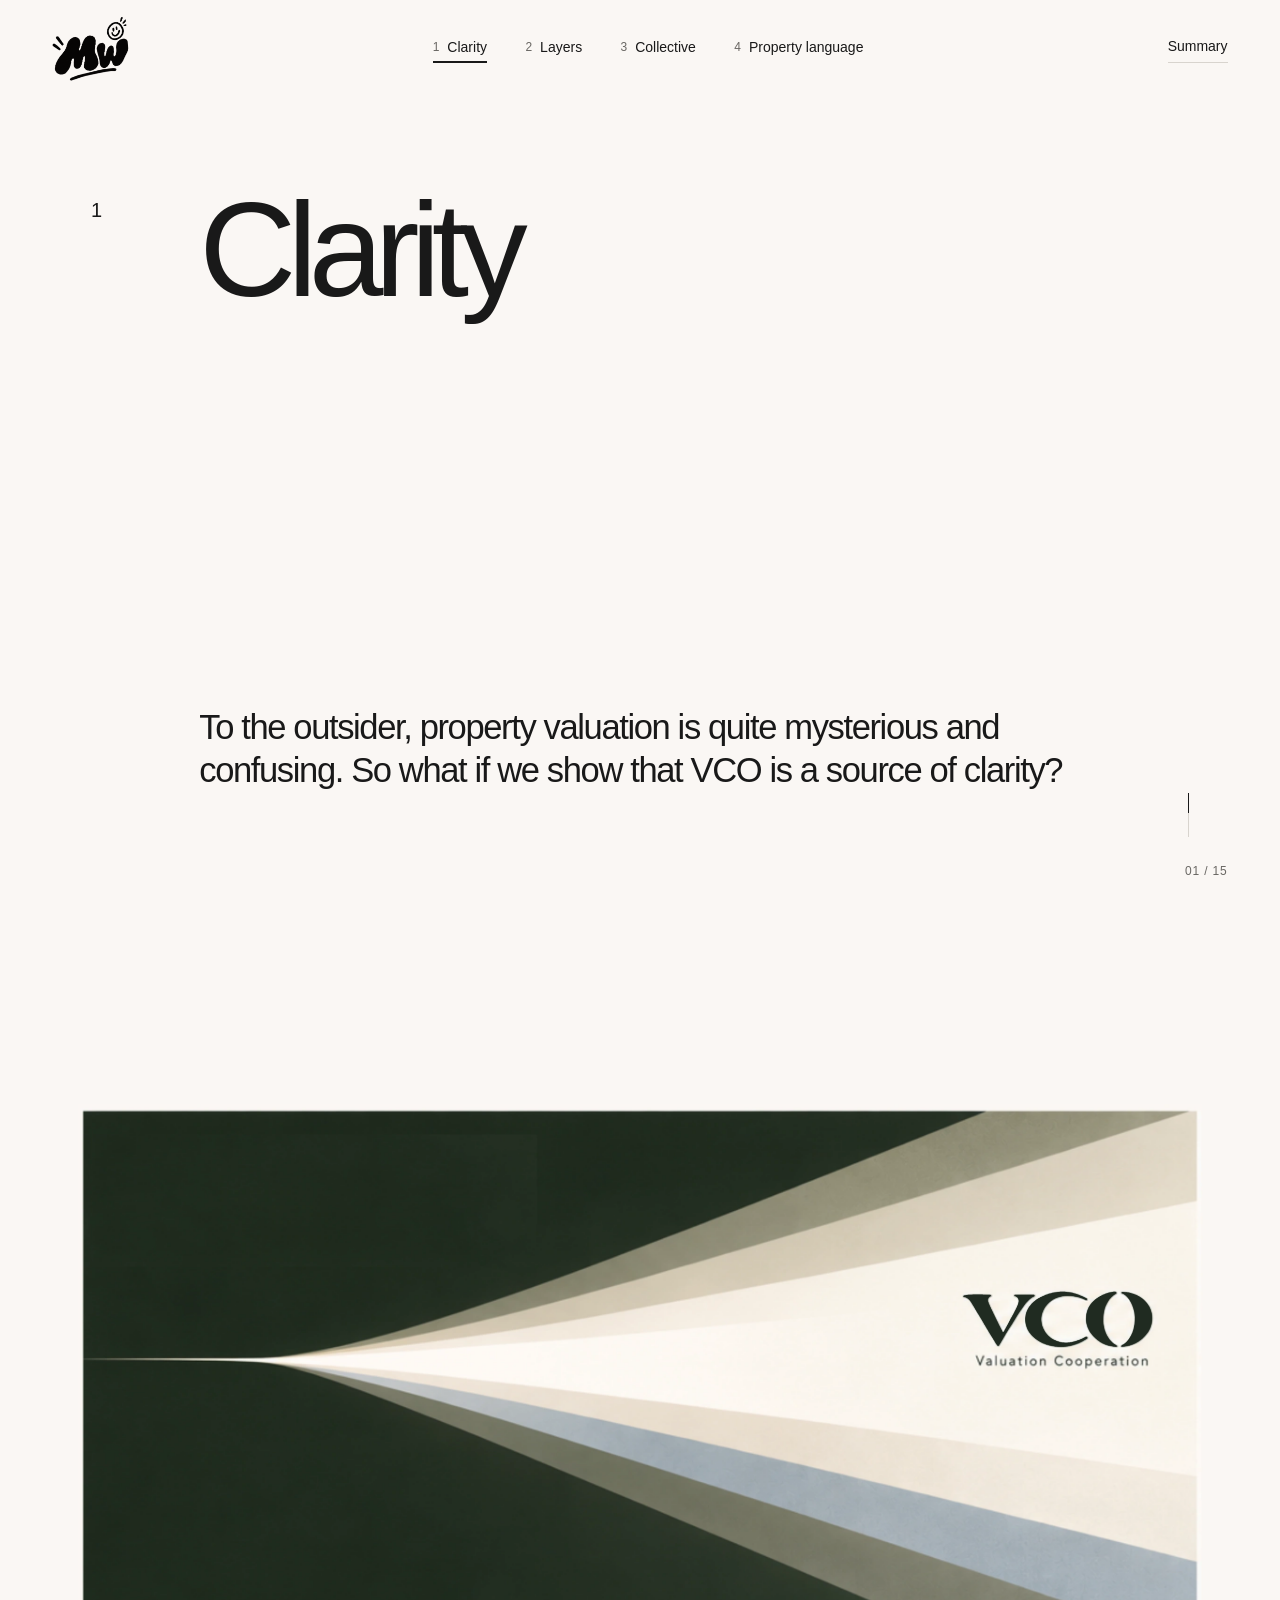
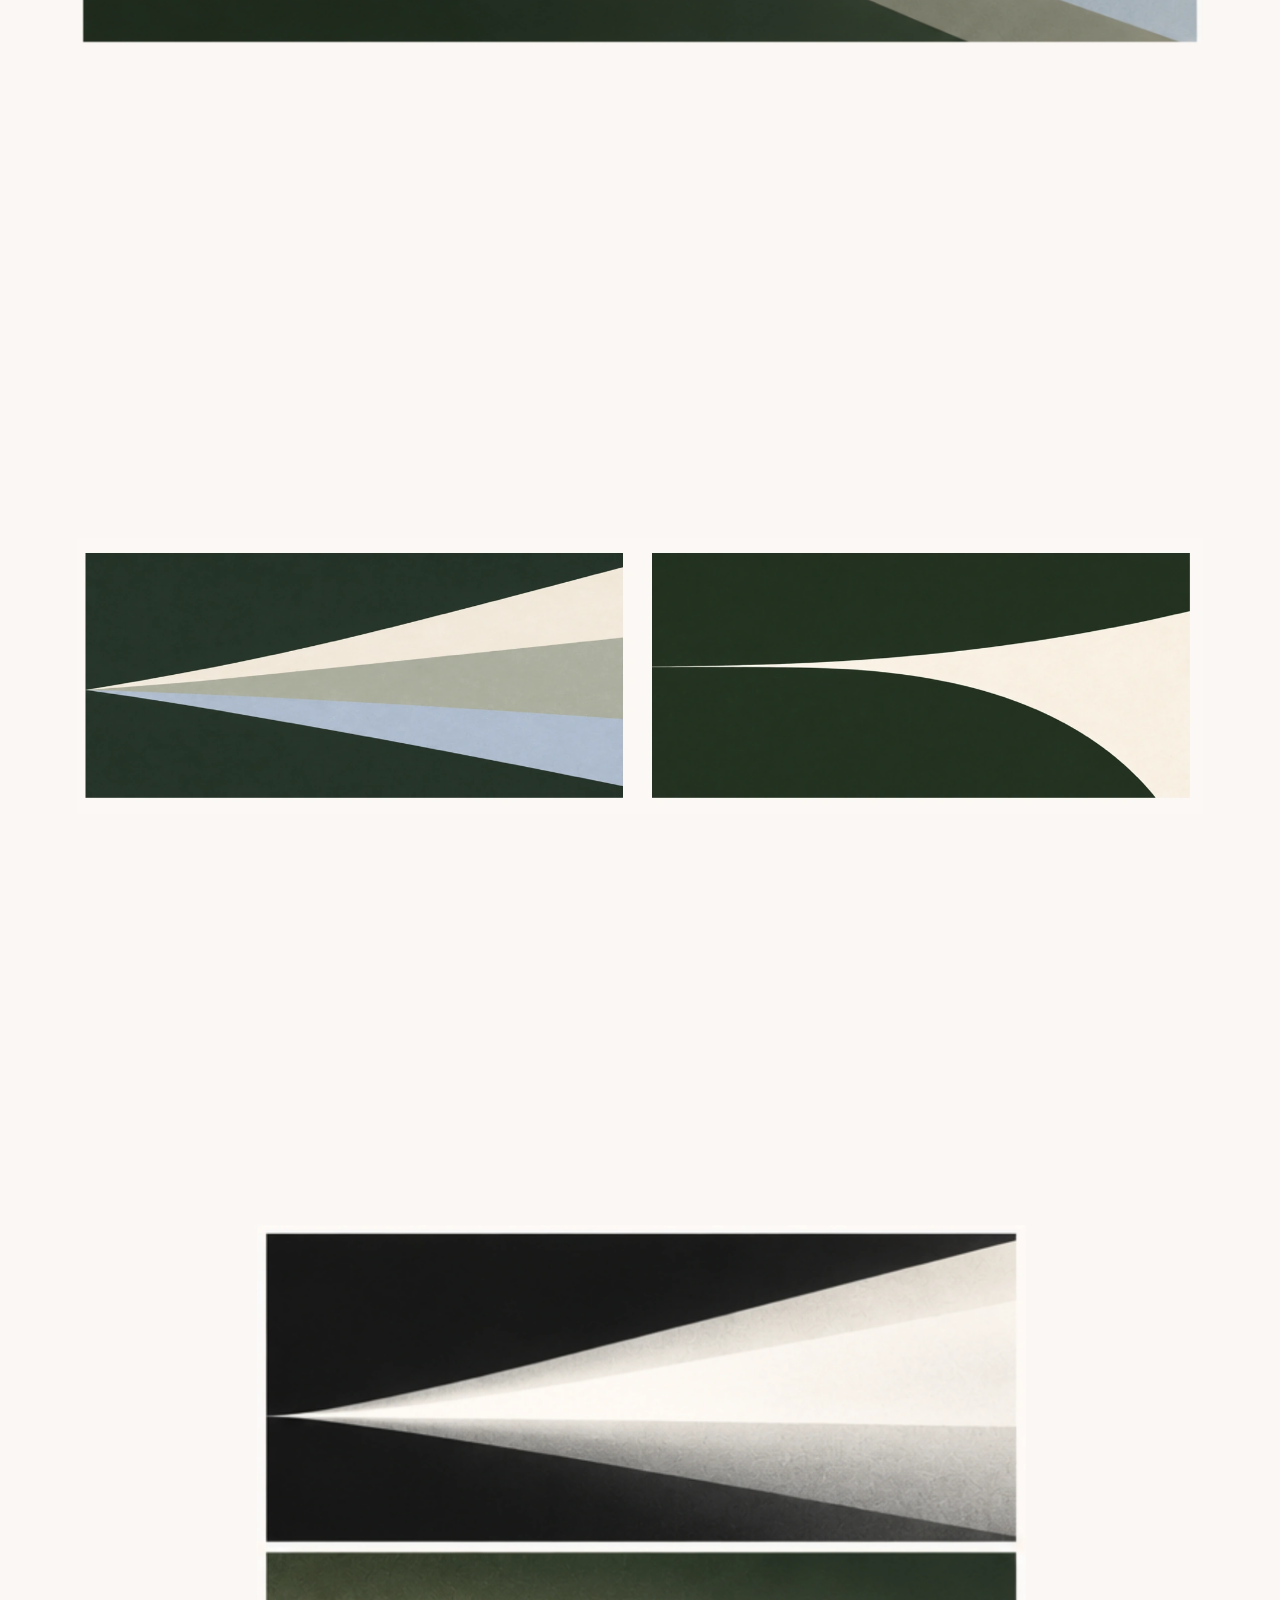
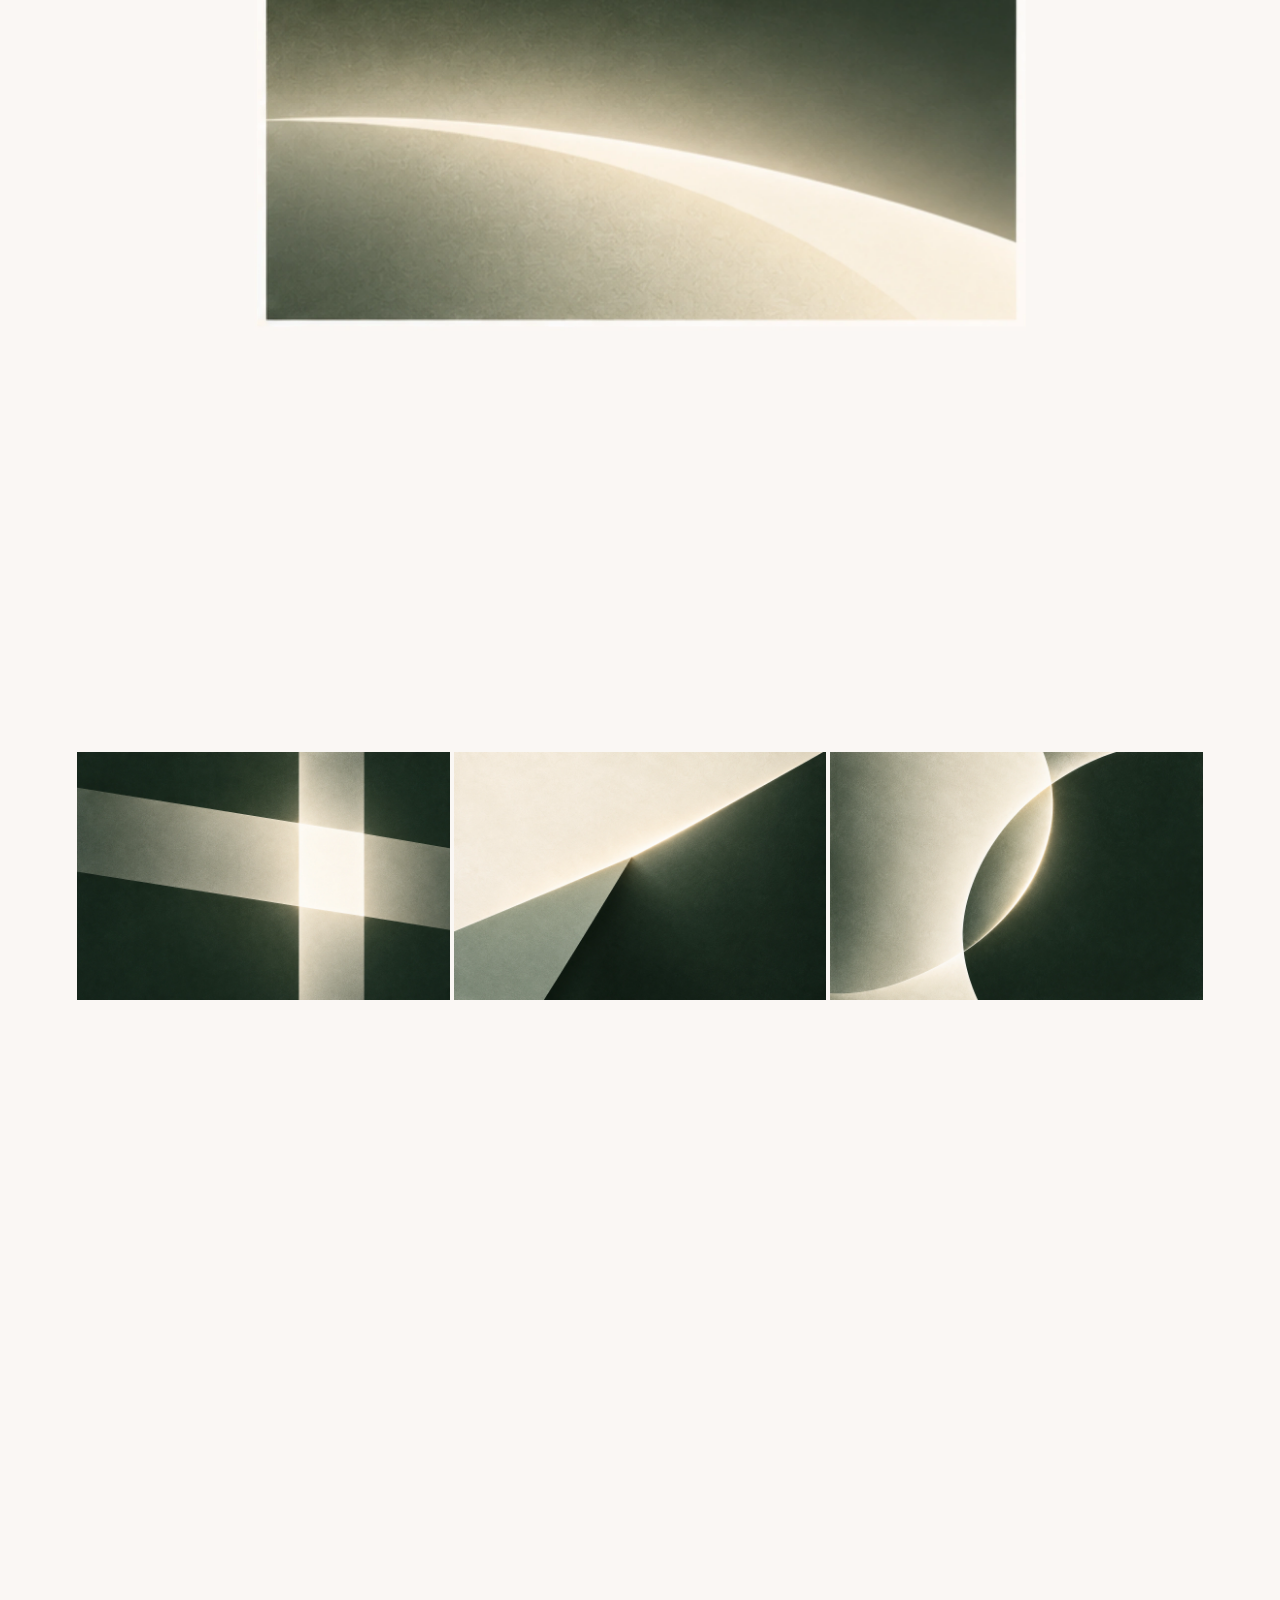
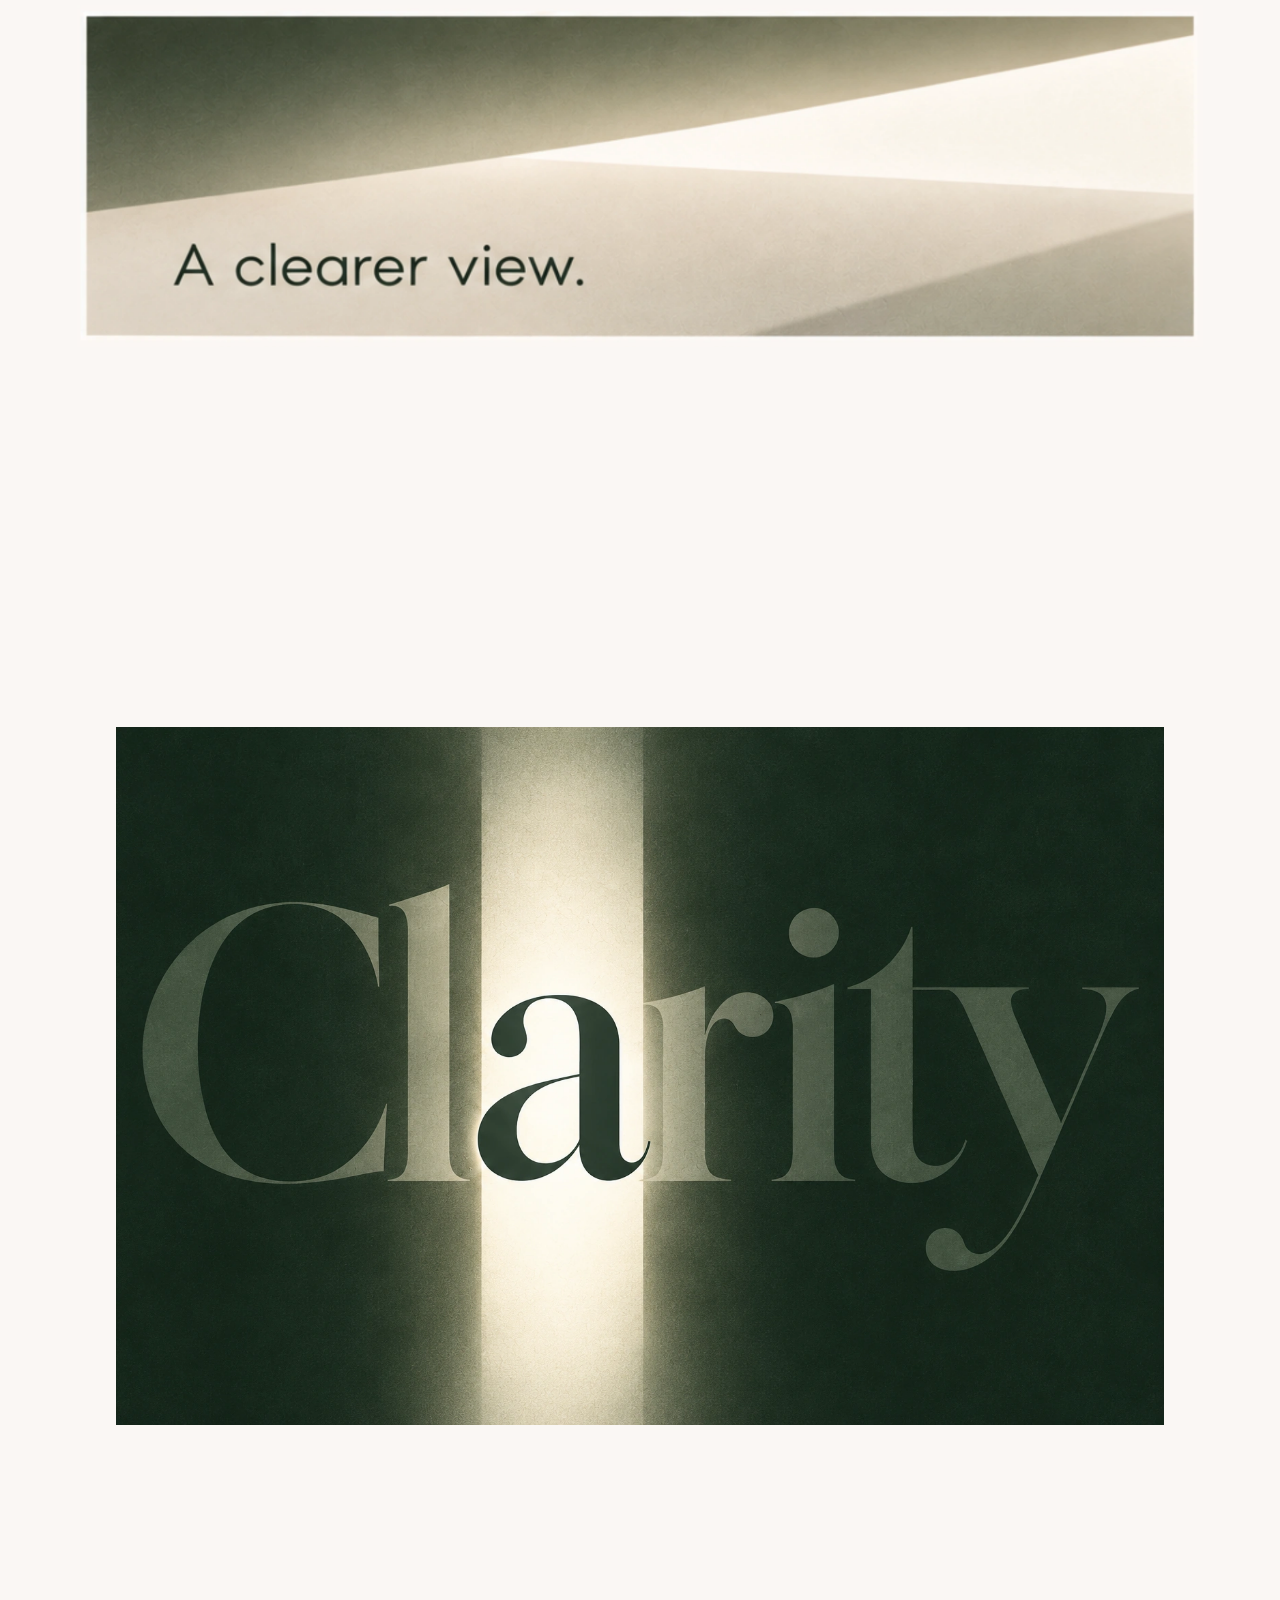
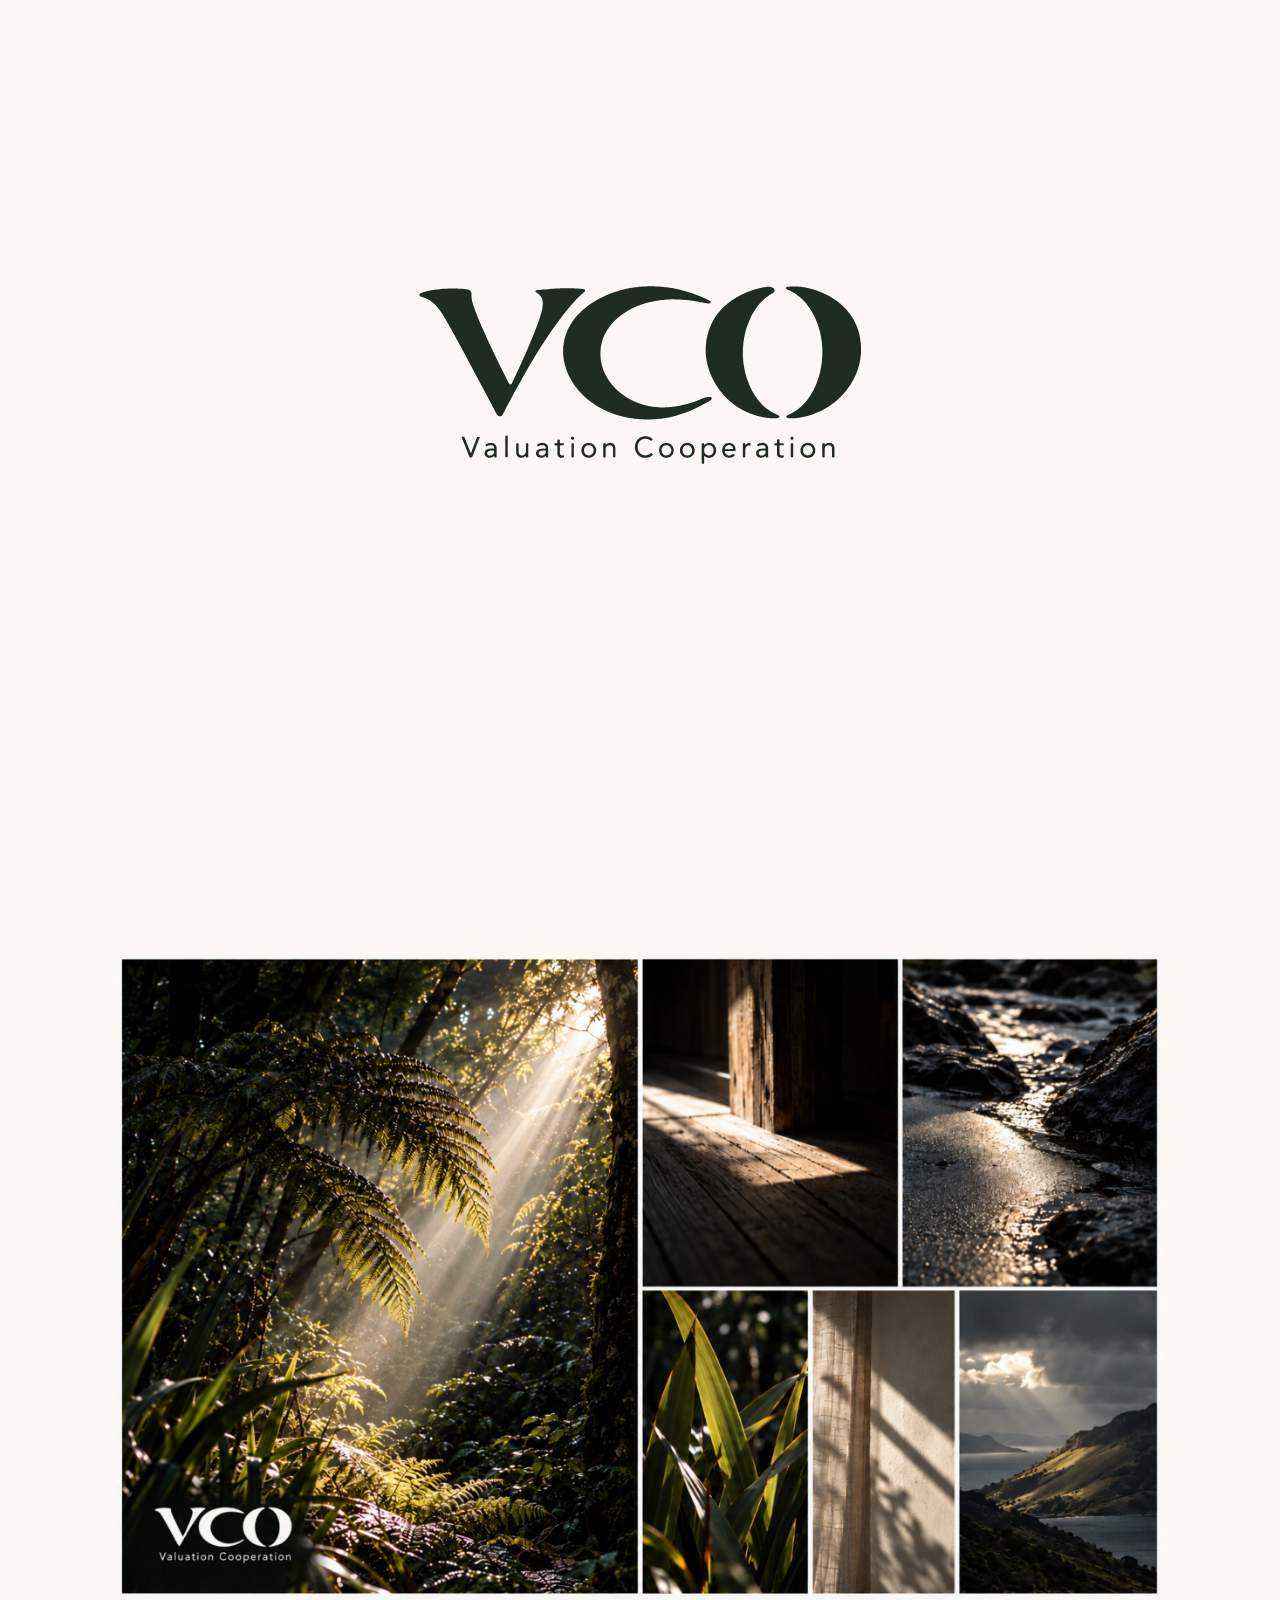
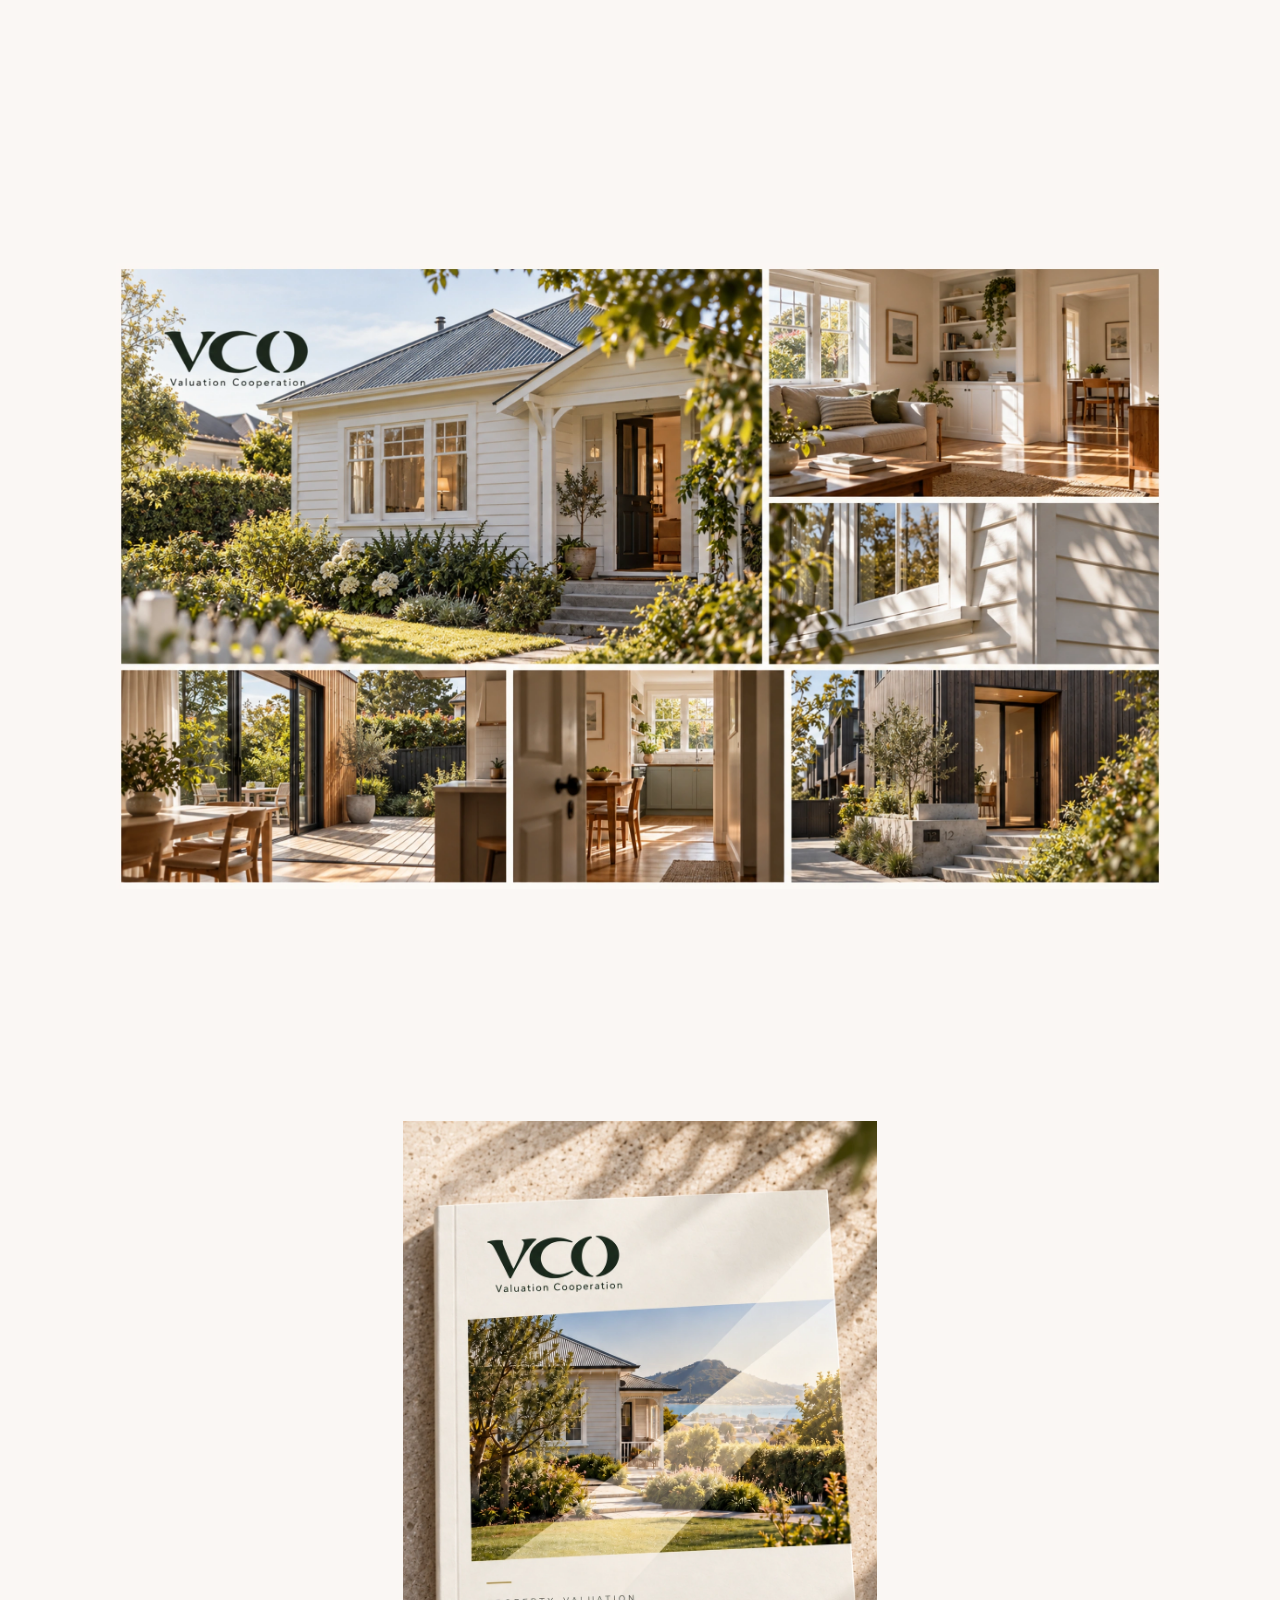
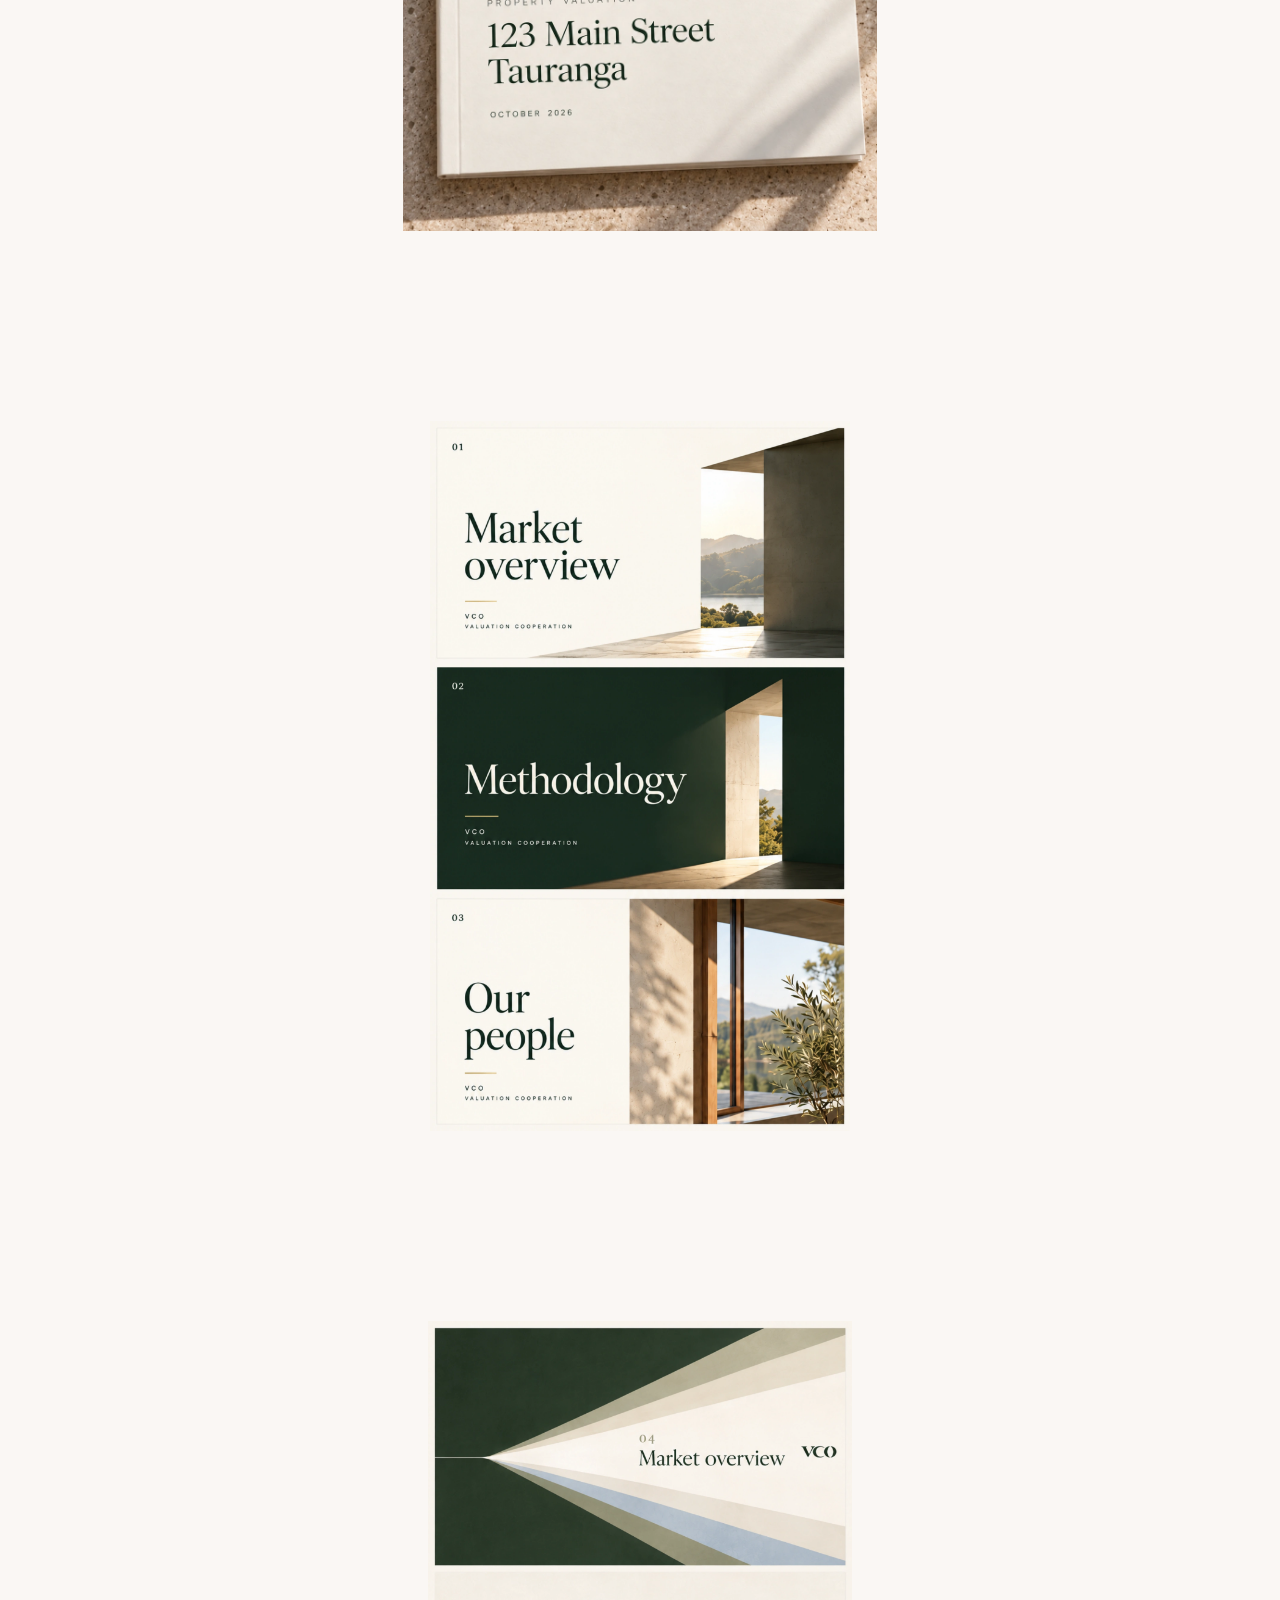
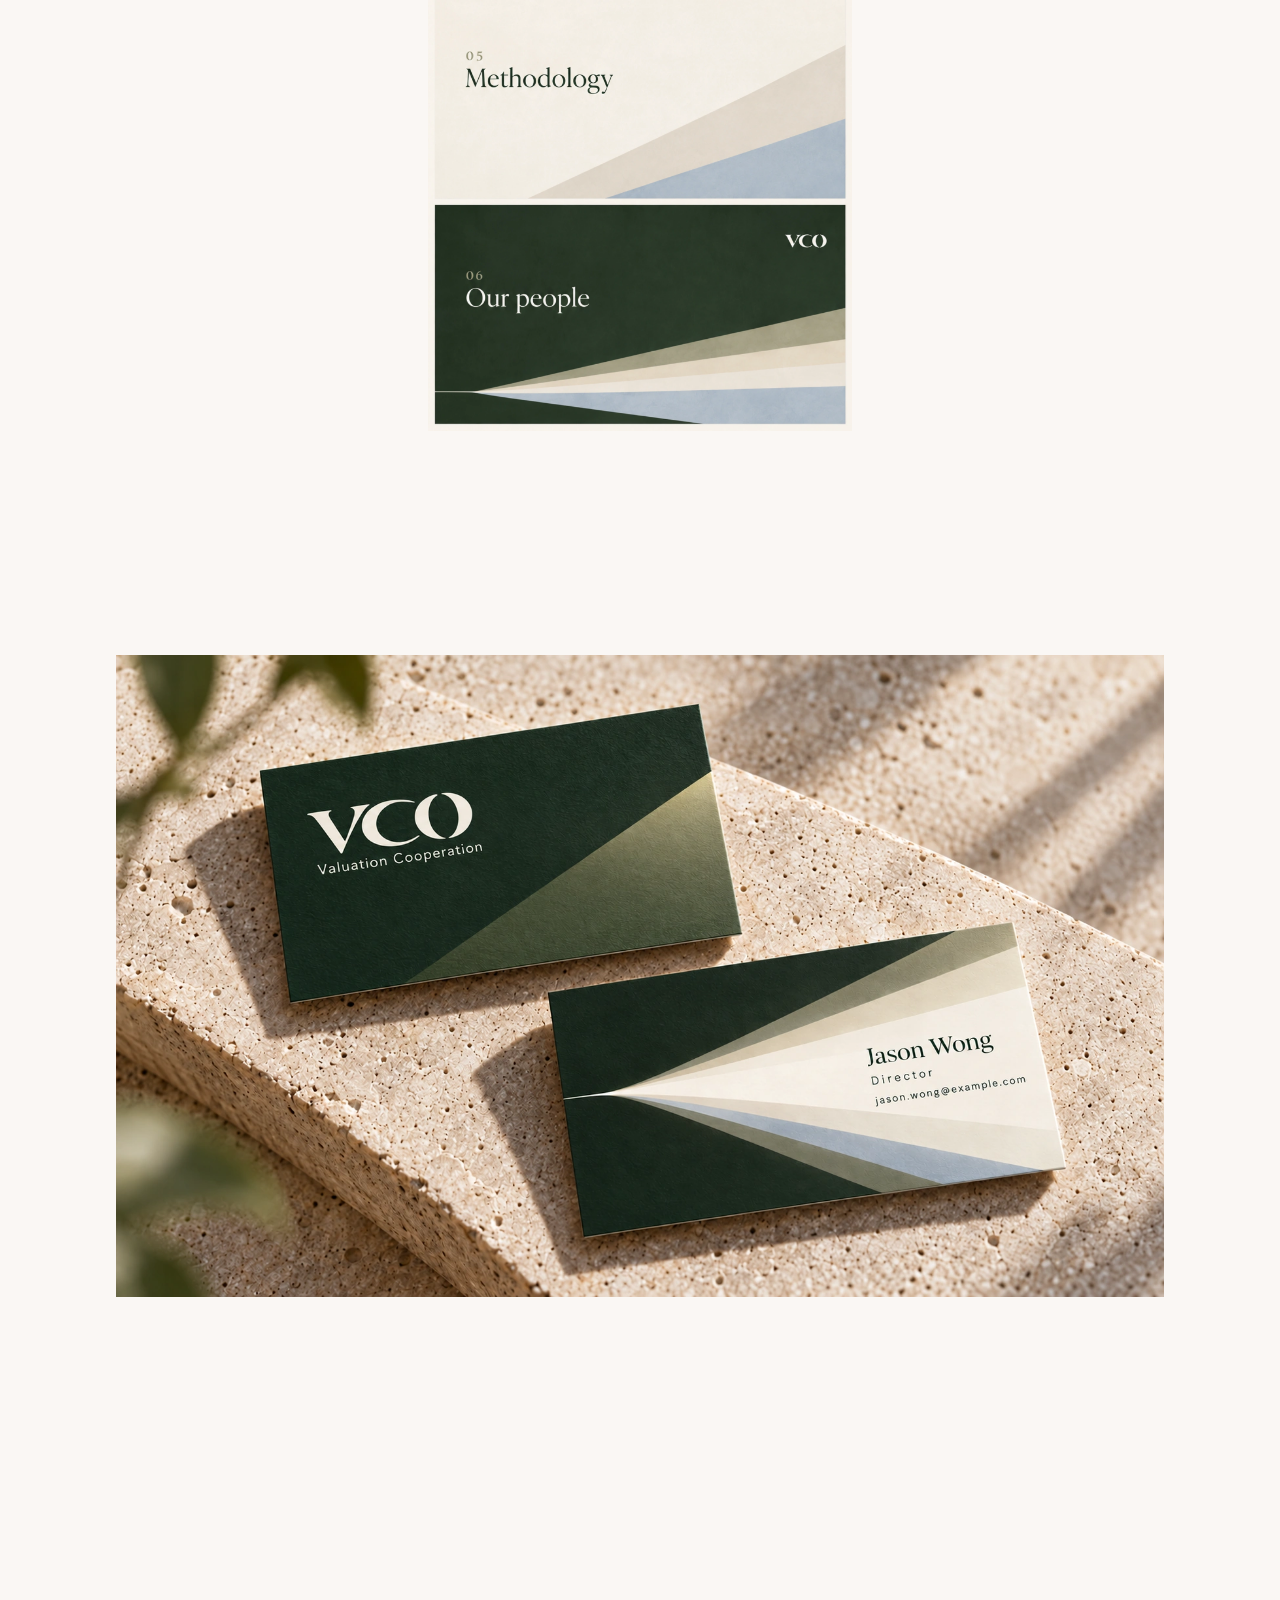
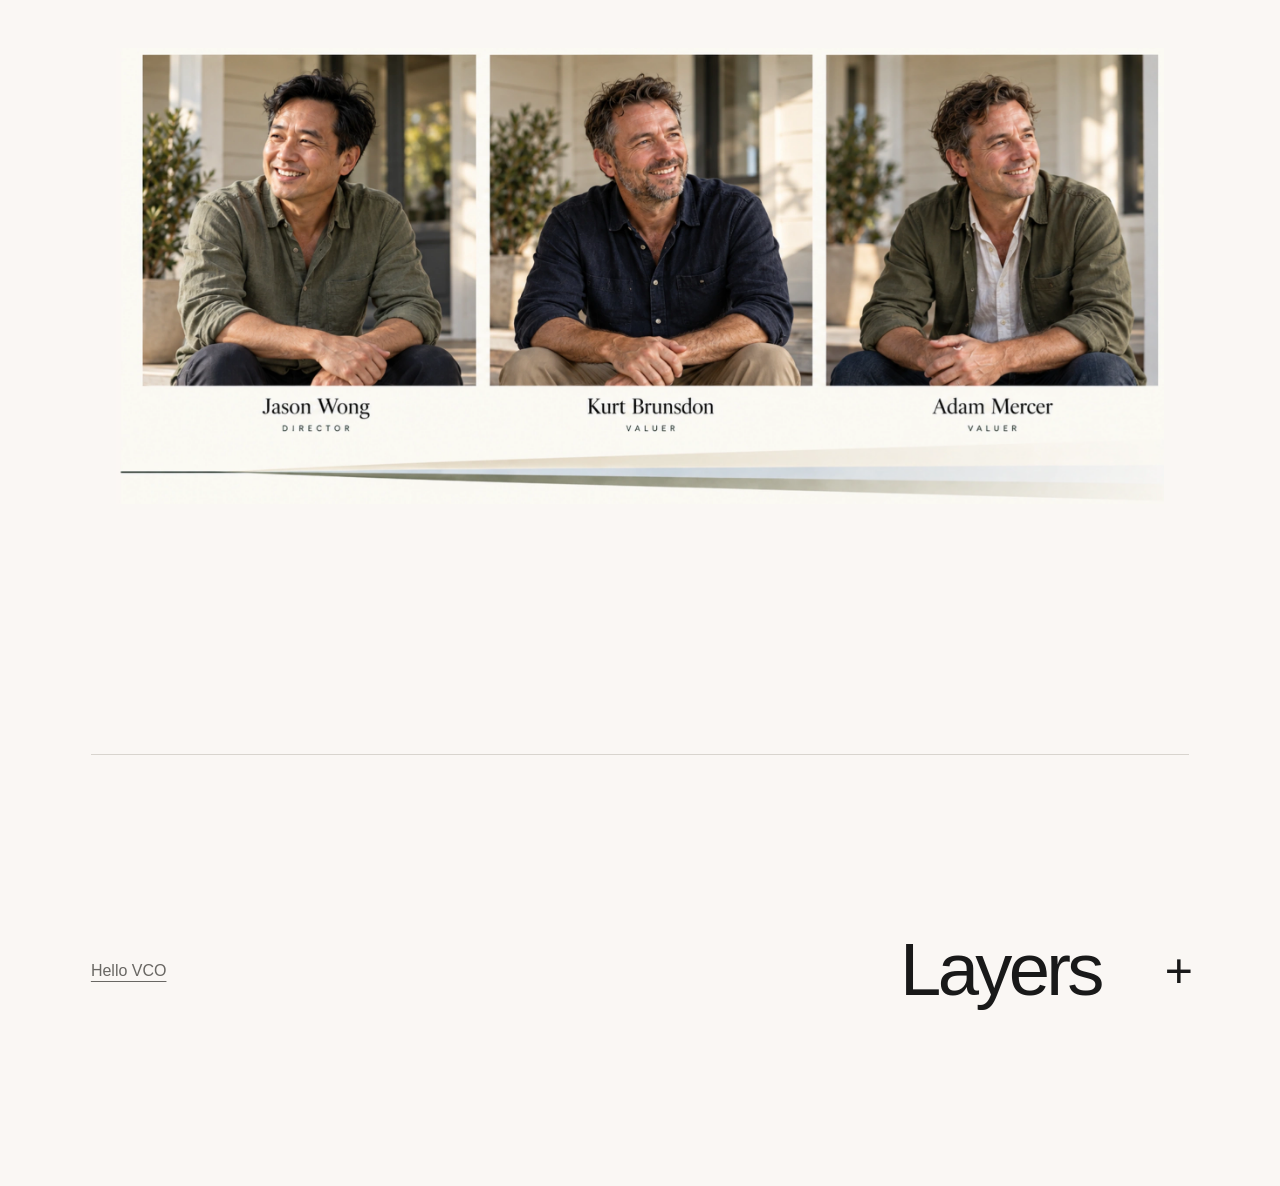
==== commit 56ee8a56: "Insert new two-panel Clarity artwork as second execution" ====
--- a/clarity/index.html
+++ b/clarity/index.html
@@ -1,4 +1,4 @@
 <!doctype html>
 <html lang="en"><head><meta charset="utf-8"><meta name="viewport" content="width=device-width,initial-scale=1"><meta name="theme-color" content="#faf7f4"><meta name="robots" content="noindex, nofollow"><title>Clarity — VCO</title><link rel="icon" href="../assets/mw-0.png"><link rel="stylesheet" href="../style.css?v=quality-2"><script src="../site.js" defer></script><link rel="stylesheet" href="./additions.css?v=20261013"></head>
 <body data-view="clarity"><a class="skip" href="#main">Skip to content</a><header class="site-header"><a class="brand" href="../" aria-label="Hello VCO"><span class="logo-window"><img src="../assets/mw-0.png" alt="MW" width="1280" height="1280"></span></a><nav aria-label="Concepts"><a href="../clarity/" aria-current="page"><span class="nav-number">1</span><span class="nav-name">Clarity</span></a><a href="../layers/"><span class="nav-number">2</span><span class="nav-name">Layers</span></a><a href="../collective/"><span class="nav-number">3</span><span class="nav-name">Collective</span></a><a href="../property-language/"><span class="nav-number">4</span><span class="nav-name">Property language</span></a></nav><a class="summary-link" href="../summary/">Summary</a></header>
-<main id="main"><section class="concept-opening" data-stage><div class="concept-heading"><span class="concept-number">1</span><h1>Clarity</h1></div><p class="concept-reason">To the outsider, property valuation is quite mysterious and confusing. So what if we show that VCO is a source of clarity?</p><span class="scroll-cue" aria-hidden="true"></span></section><section class="execution execution--hero" data-stage><img src="../assets/clarity-hero-detail.svg" width="4802" height="2320" alt="Clarity — 01" loading="lazy" decoding="async"></section><section class="execution" data-stage><img src="../assets/p10.webp" width="1551" height="1426" alt="Clarity — 02" loading="lazy" decoding="async"></section><section class="execution execution--triptych" data-stage aria-label="Clarity execution 3: light studies"><div class="clarity-triptych"><img src="../assets/clarity-light-bands.webp" width="1536" height="1024" alt="Intersecting ivory light bands on forest green" loading="lazy" decoding="async"><img src="../assets/clarity-light-fold.webp" width="1536" height="1024" alt="Illuminated ivory fold on forest green" loading="lazy" decoding="async"><img src="../assets/clarity-light-crescent.webp" width="1536" height="1024" alt="Ivory crescent against forest green" loading="lazy" decoding="async"></div></section><section class="execution" data-stage><img src="../assets/p11.webp" width="2401" height="730" alt="Clarity — 04" loading="lazy" decoding="async"></section><section class="execution execution--landscape" data-stage><img src="../assets/clarity-light-wordmark.webp" width="1536" height="1024" alt="Clarity — 05: lettering revealed in warm light" loading="lazy" decoding="async"></section><section class="execution execution--logo" data-stage><img src="../assets/clarity-logo.svg" width="645" height="271" alt="Clarity — 06" loading="lazy" decoding="async"></section><section class="execution execution--landscape" data-stage><img src="../assets/p13.webp" width="2401" height="1484" alt="Clarity — 07" loading="lazy" decoding="async"></section><section class="execution execution--landscape" data-stage><img src="../assets/p14.webp" width="2401" height="1433" alt="Clarity — 08" loading="lazy" decoding="async"></section><section class="execution" data-stage><img src="../assets/clarity-report-updated.webp" width="1024" height="1536" alt="Clarity — 09" loading="lazy" decoding="async"></section><section class="execution" data-stage><img src="../assets/p16.webp" width="1376" height="2328" alt="Clarity — 10" loading="lazy" decoding="async"></section><section class="execution" data-stage><img src="../assets/p17.webp" width="1433" height="2401" alt="Clarity — 11" loading="lazy" decoding="async"></section><section class="execution execution--landscape" data-stage><img src="../assets/clarity-cards-updated.webp" width="1603" height="981" alt="Clarity — 12" loading="lazy" decoding="async"></section><section class="execution execution--landscape" data-stage><img src="../assets/p19.webp" width="2401" height="1047" alt="Clarity — 13" loading="lazy" decoding="async"></section><footer class="chapter-footer"><a class="previous" href="../introduction/">Hello VCO</a><a class="next" href="../layers/">Layers<span aria-hidden="true">+</span></a></footer></main><div class="reading-progress" aria-hidden="true"><span></span></div><div class="stage-count" aria-hidden="true"></div></body></html>
+<main id="main"><section class="concept-opening" data-stage><div class="concept-heading"><span class="concept-number">1</span><h1>Clarity</h1></div><p class="concept-reason">To the outsider, property valuation is quite mysterious and confusing. So what if we show that VCO is a source of clarity?</p><span class="scroll-cue" aria-hidden="true"></span></section><section class="execution execution--hero" data-stage><img src="../assets/clarity-hero-detail.svg" width="4802" height="2320" alt="Clarity — 01" loading="lazy" decoding="async"></section><section class="execution execution--hero" data-stage><img src="../assets/clarity-execution-new-02.webp" width="1862" height="456" alt="Clarity — 02: two ivory light compositions on forest green" loading="lazy" decoding="async"></section><section class="execution" data-stage><img src="../assets/p10.webp" width="1551" height="1426" alt="Clarity — 03" loading="lazy" decoding="async"></section><section class="execution execution--triptych" data-stage aria-label="Clarity execution 4: light studies"><div class="clarity-triptych"><img src="../assets/clarity-light-bands.webp" width="1536" height="1024" alt="Intersecting ivory light bands on forest green" loading="lazy" decoding="async"><img src="../assets/clarity-light-fold.webp" width="1536" height="1024" alt="Illuminated ivory fold on forest green" loading="lazy" decoding="async"><img src="../assets/clarity-light-crescent.webp" width="1536" height="1024" alt="Ivory crescent against forest green" loading="lazy" decoding="async"></div></section><section class="execution" data-stage><img src="../assets/p11.webp" width="2401" height="730" alt="Clarity — 05" loading="lazy" decoding="async"></section><section class="execution execution--landscape" data-stage><img src="../assets/clarity-light-wordmark.webp" width="1536" height="1024" alt="Clarity — 06: lettering revealed in warm light" loading="lazy" decoding="async"></section><section class="execution execution--logo" data-stage><img src="../assets/clarity-logo.svg" width="645" height="271" alt="Clarity — 07" loading="lazy" decoding="async"></section><section class="execution execution--landscape" data-stage><img src="../assets/p13.webp" width="2401" height="1484" alt="Clarity — 08" loading="lazy" decoding="async"></section><section class="execution execution--landscape" data-stage><img src="../assets/p14.webp" width="2401" height="1433" alt="Clarity — 09" loading="lazy" decoding="async"></section><section class="execution" data-stage><img src="../assets/clarity-report-updated.webp" width="1024" height="1536" alt="Clarity — 10" loading="lazy" decoding="async"></section><section class="execution" data-stage><img src="../assets/p16.webp" width="1376" height="2328" alt="Clarity — 11" loading="lazy" decoding="async"></section><section class="execution" data-stage><img src="../assets/p17.webp" width="1433" height="2401" alt="Clarity — 12" loading="lazy" decoding="async"></section><section class="execution execution--landscape" data-stage><img src="../assets/clarity-cards-updated.webp" width="1603" height="981" alt="Clarity — 13" loading="lazy" decoding="async"></section><section class="execution execution--landscape" data-stage><img src="../assets/p19.webp" width="2401" height="1047" alt="Clarity — 14" loading="lazy" decoding="async"></section><footer class="chapter-footer"><a class="previous" href="../introduction/">Hello VCO</a><a class="next" href="../layers/">Layers<span aria-hidden="true">+</span></a></footer></main><div class="reading-progress" aria-hidden="true"><span></span></div><div class="stage-count" aria-hidden="true"></div></body></html>
